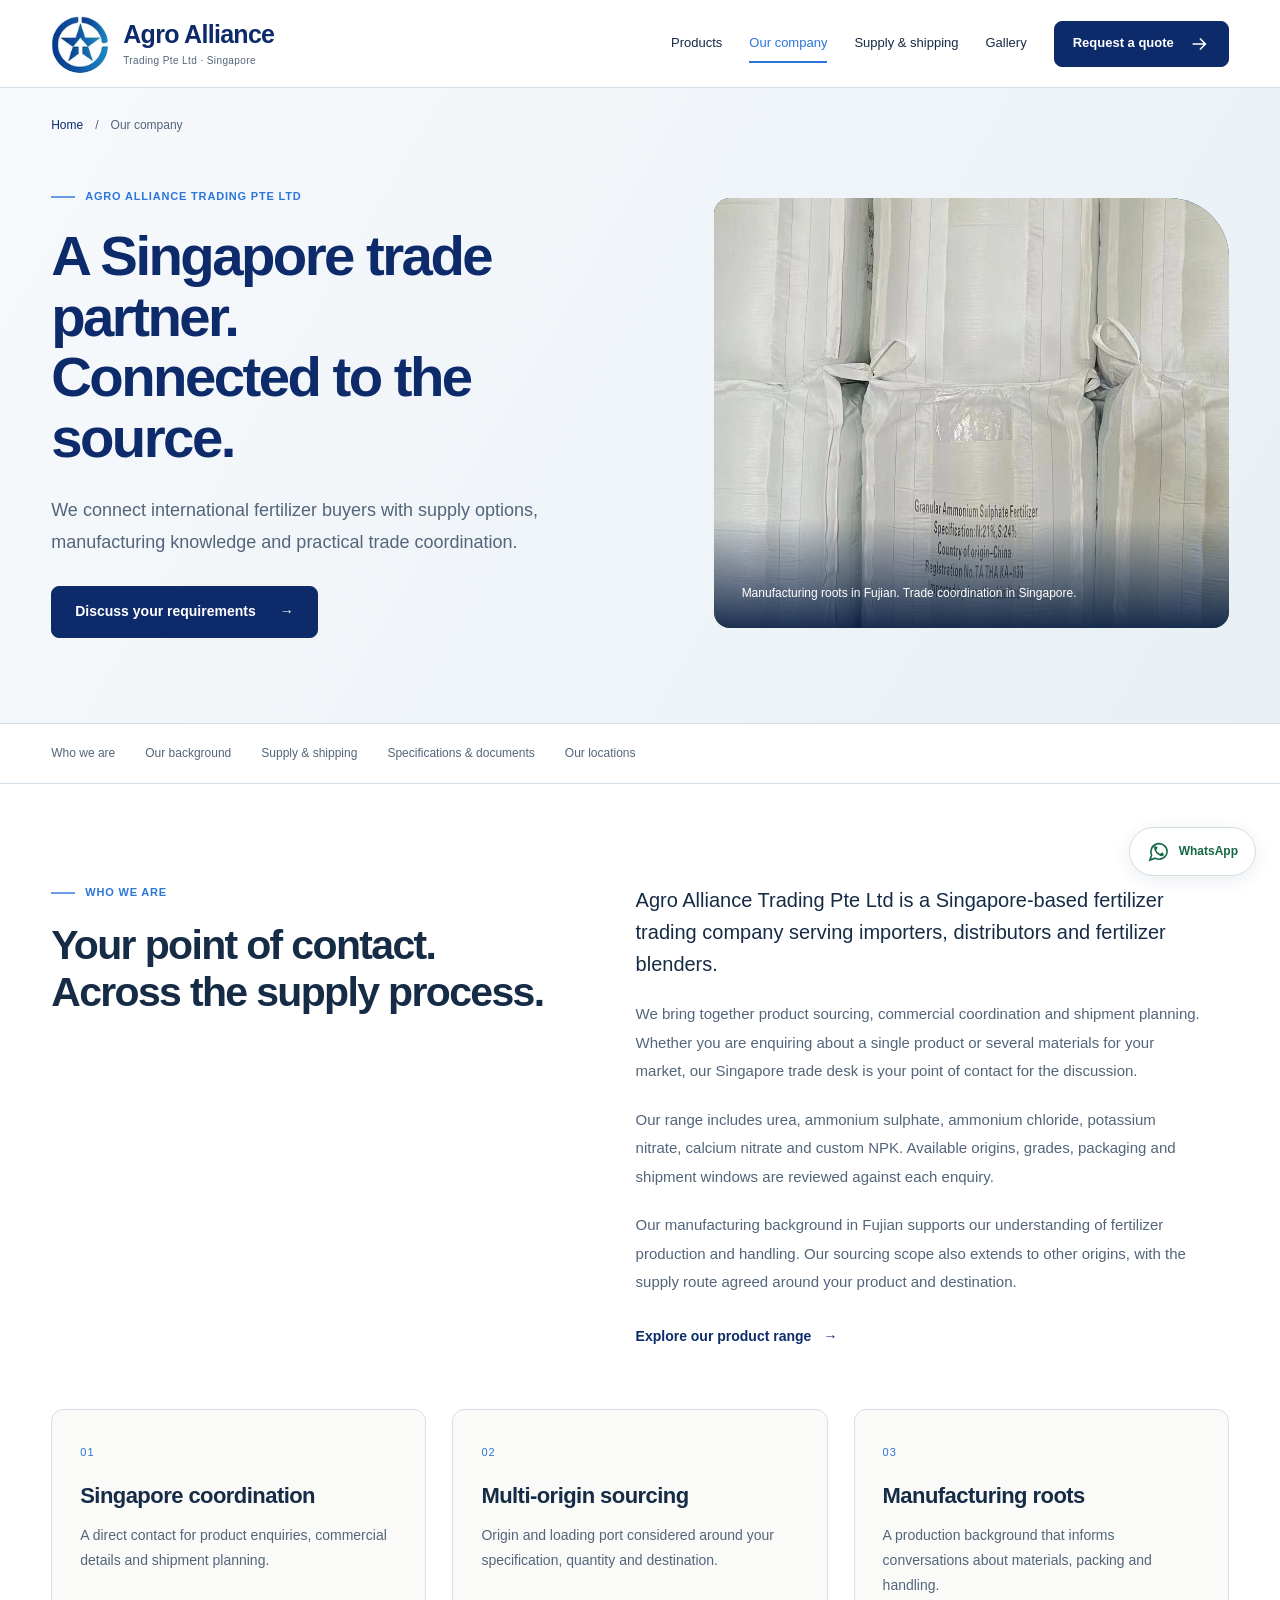
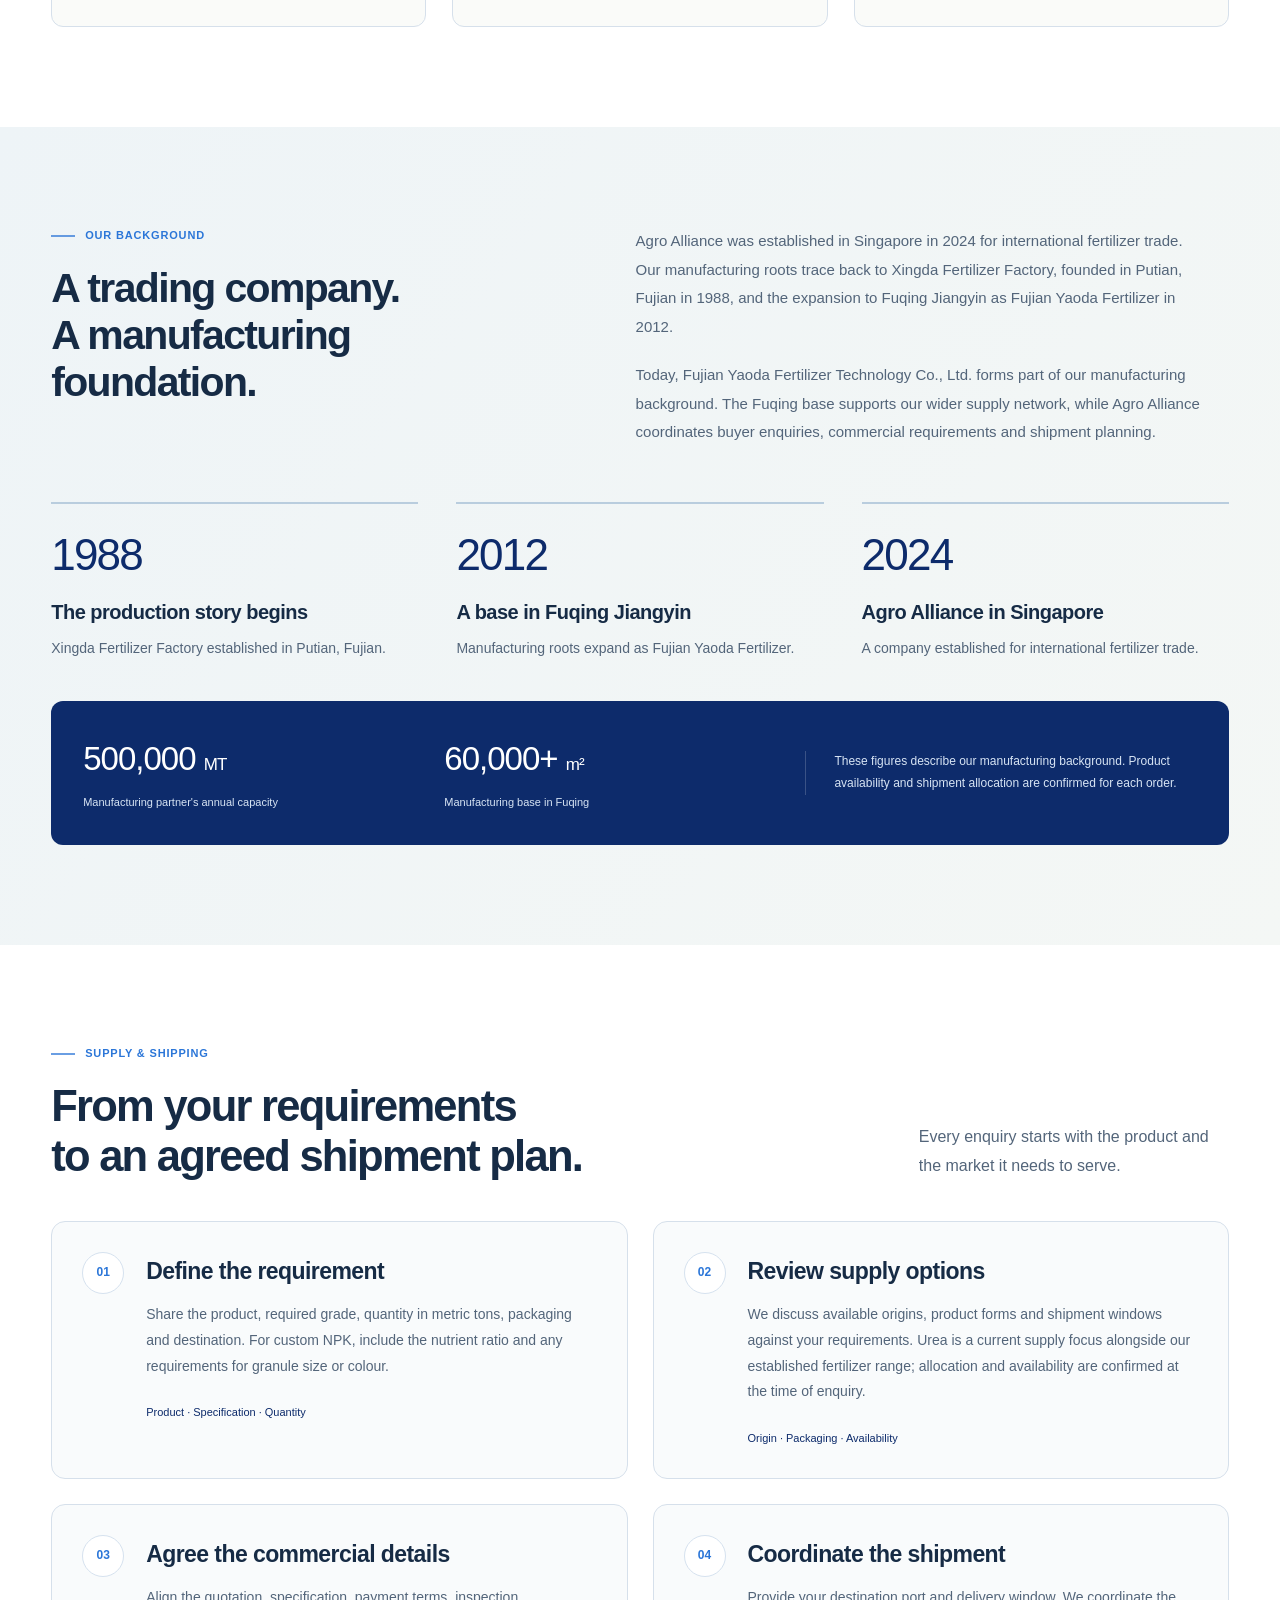
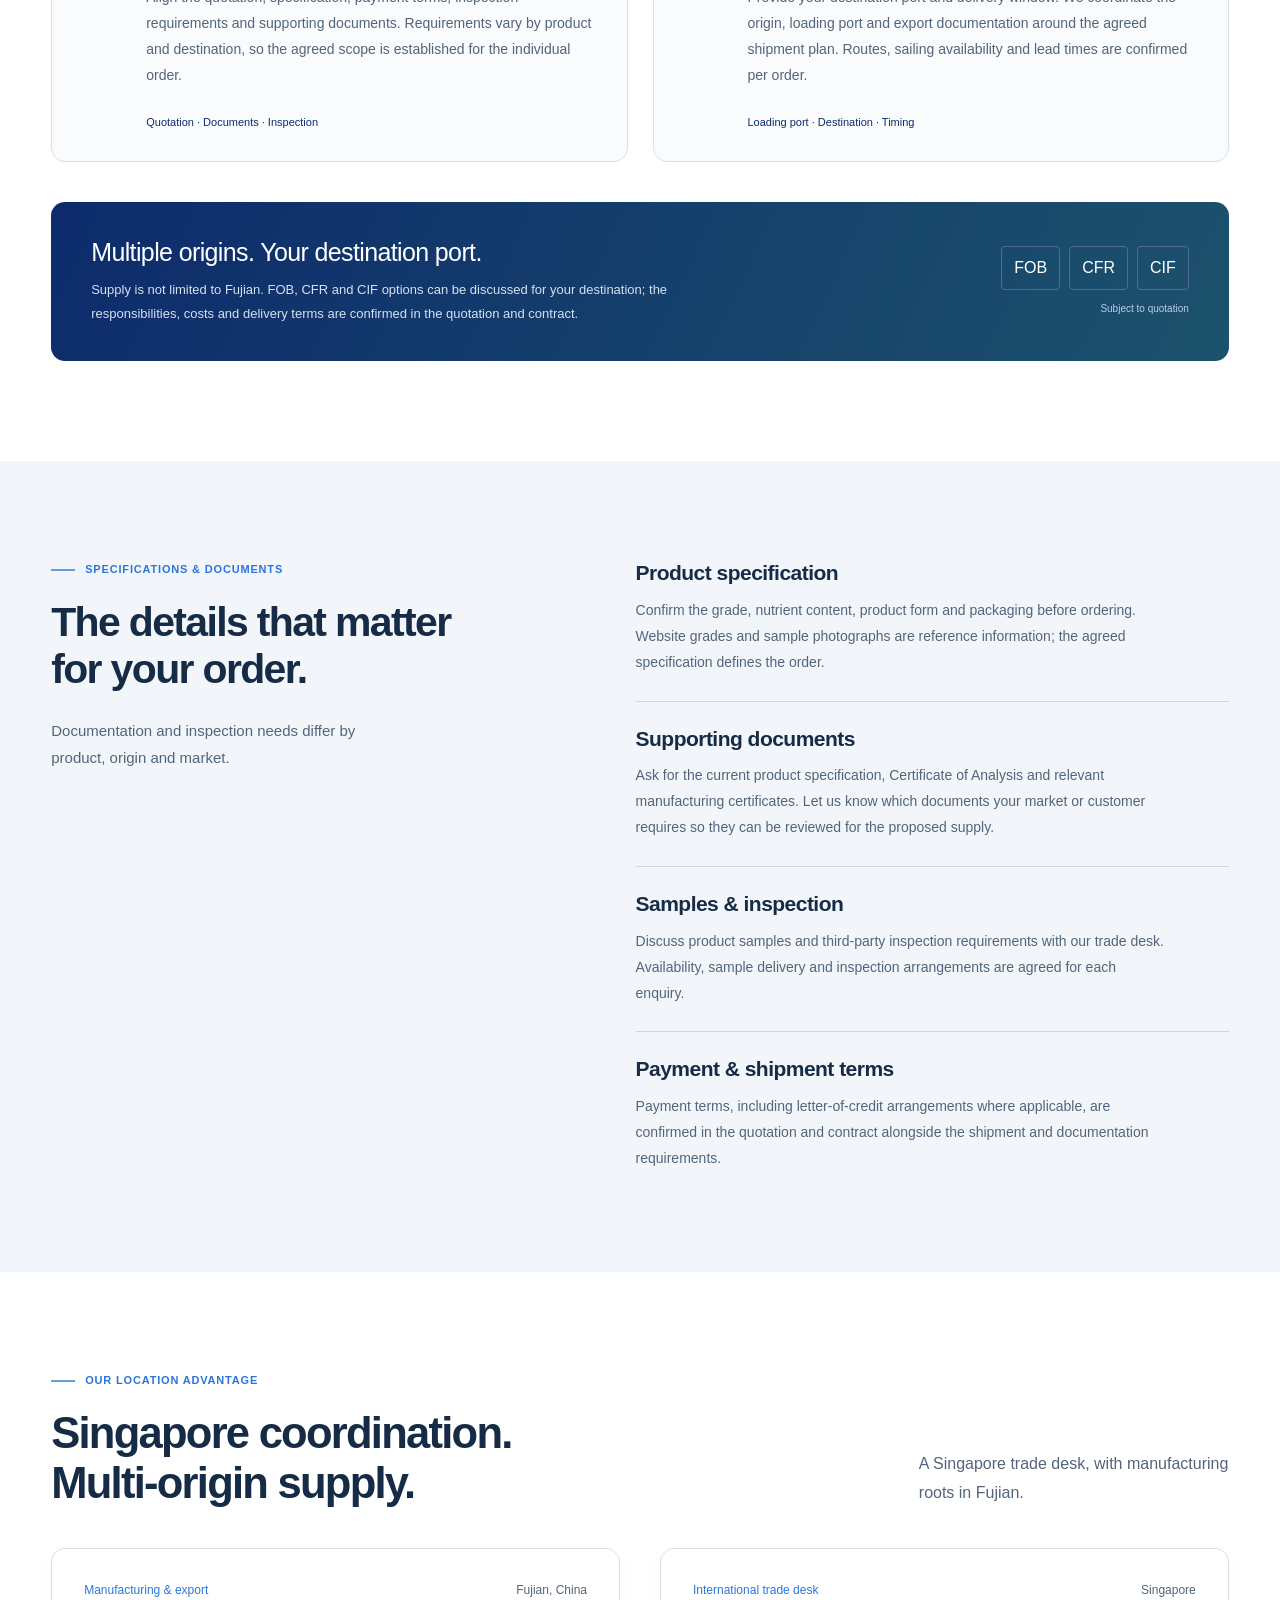
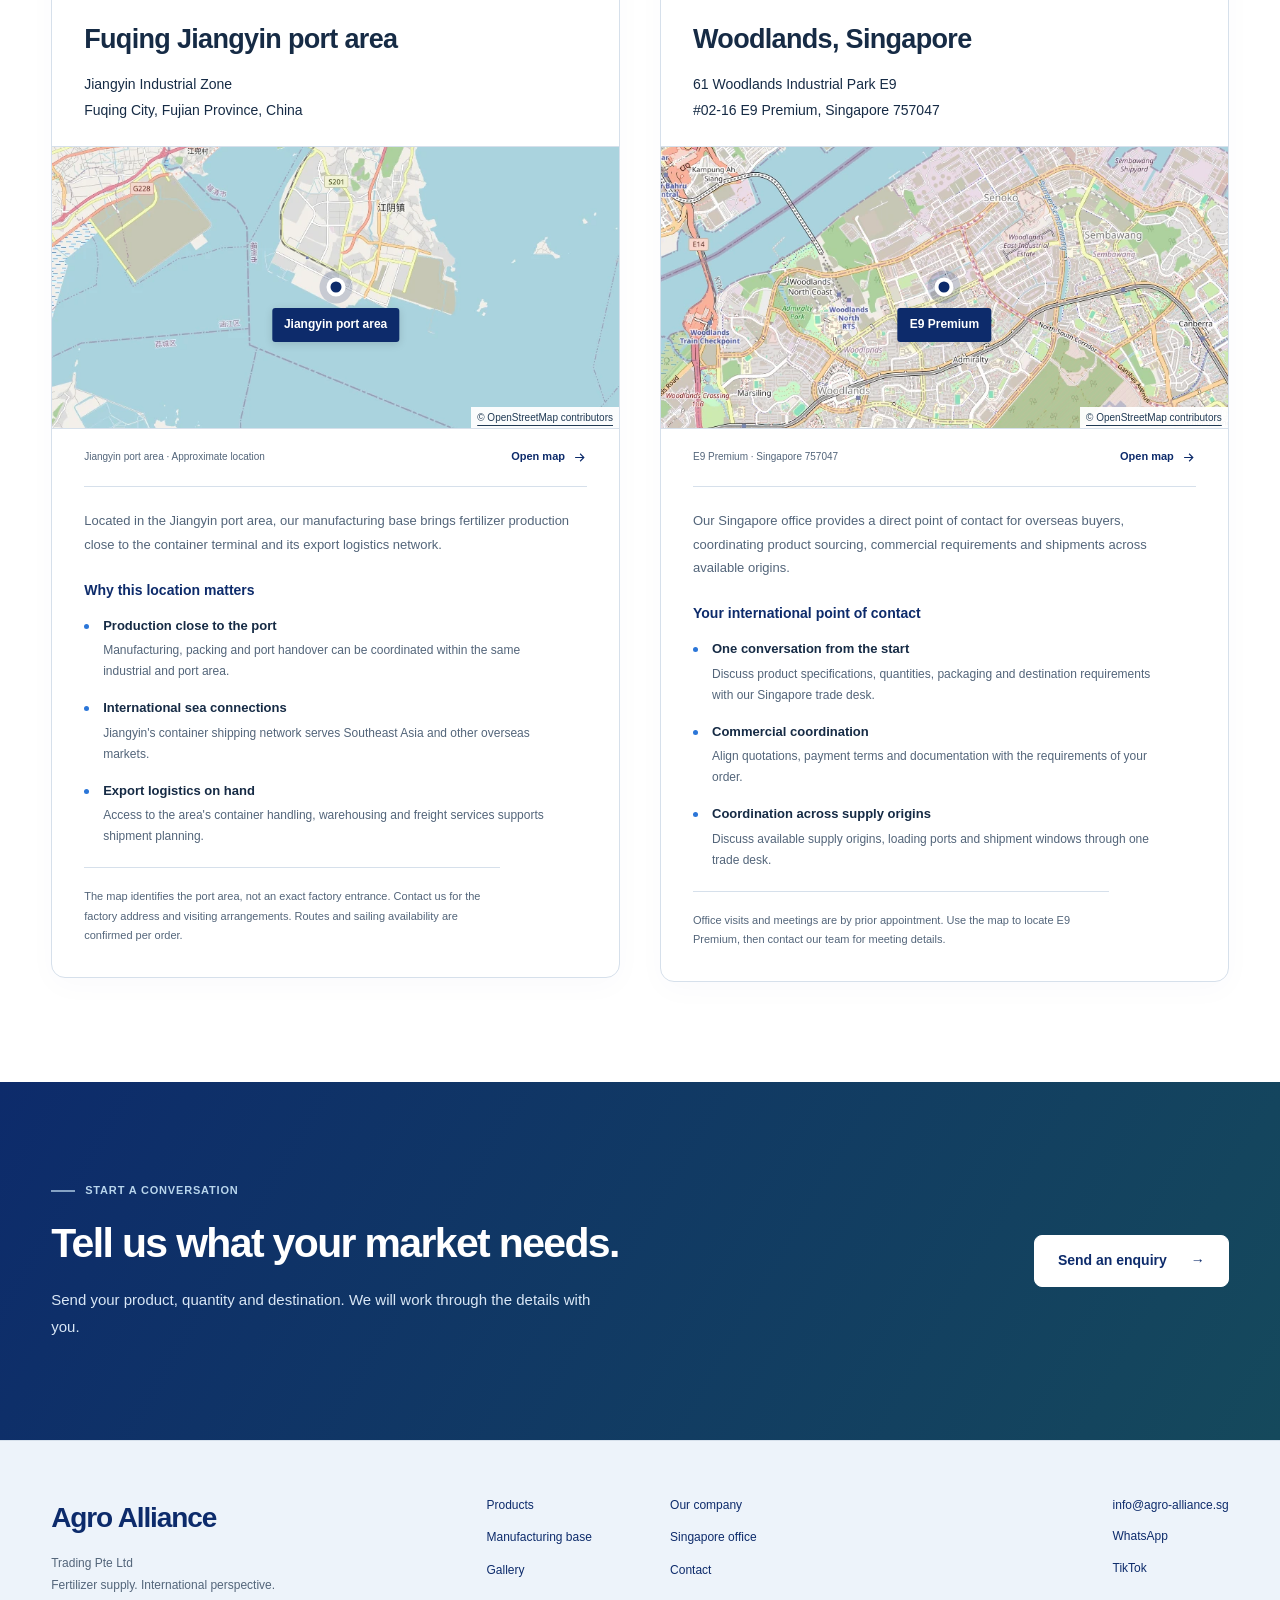
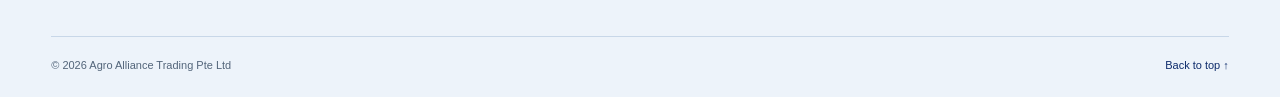
==== company.html @ ceea8ce1 "Publish approved brand refresh and dedicated company page (2026-10-24 SGT) Simplify the homepage, st" ====
<!doctype html>
<html lang="en">
<head>
<meta charset="utf-8">
<meta name="viewport" content="width=device-width,initial-scale=1">
<title>Our Company &amp; Supply | Agro Alliance</title>
<meta name="description" content="About Agro Alliance: Singapore-based fertilizer trade, multi-origin sourcing, manufacturing roots in Fujian and shipment coordination.">
<meta name="theme-color" content="#0d2b6b">
<link rel="canonical" href="https://agro-alliance.sg/company.html">
<link rel="icon" href="assets/favicon-96.png" type="image/png" sizes="96x96">
<meta property="og:type" content="website">
<meta property="og:site_name" content="Agro Alliance">
<meta property="og:url" content="https://agro-alliance.sg/company.html">
<meta property="og:title" content="Our Company &amp; Supply | Agro Alliance">
<meta property="og:description" content="About Agro Alliance: Singapore-based fertilizer trade, multi-origin sourcing, manufacturing roots in Fujian and shipment coordination.">
<meta property="og:image" content="https://agro-alliance.sg/assets/optimized/warehouse-loader-truck.webp">
<meta property="og:image:alt" content="Fertilizer warehouse and loading operations in Fujian">
<meta property="og:locale" content="en_SG">
<meta name="twitter:card" content="summary_large_image">
<link rel="stylesheet" href="assets/site.css?v=20261024-layout-preview">

<script type="application/ld+json">{"@context":"https://schema.org","@graph":[{"@type":"WebSite","@id":"https://agro-alliance.sg/#website","name":"Agro Alliance","alternateName":["Agro Alliance Trading","Agro Alliance Trading Pte Ltd"],"url":"https://agro-alliance.sg/","inLanguage":"en","publisher":{"@id":"https://agro-alliance.sg/#organization"}},{"@type":"Organization","name":"Agro Alliance","url":"https://agro-alliance.sg/","logo":{"@type":"ImageObject","url":"https://agro-alliance.sg/assets/brand-logo.jpg","contentUrl":"https://agro-alliance.sg/assets/brand-logo.jpg","width":200,"height":200},"email":"info@agro-alliance.sg","telephone":"+65-9030-5772","address":{"@type":"PostalAddress","streetAddress":"61 Woodlands Industrial Park E9, #02-16 E9 Premium","postalCode":"757047","addressLocality":"Singapore","addressCountry":"SG"},"sameAs":["https://www.tiktok.com/@agro_alliance"],"@id":"https://agro-alliance.sg/#organization","legalName":"Agro Alliance Trading Pte Ltd","alternateName":"Agro Alliance Trading"}]}</script>
<script src="assets/site.js?v=20261024-layout-preview" defer></script>
<noscript><style>#quote-form,.menu-toggle,.filters,.gallery-controls{display:none}.site-header{height:auto}.site-header nav{display:flex;position:static;box-shadow:none;flex-wrap:wrap}.nav-wrap{flex-wrap:wrap;padding-block:16px}.gallery-stage{height:auto}.gallery-slide,.gallery-slide[hidden]{display:block!important;height:360px;margin-bottom:20px}</style></noscript>
</head>
<body class="company-page">
<a class="skip-link" href="#main">Skip to content</a>
<header class="site-header">
  <span class="reading-progress" aria-hidden="true"></span>
  <div class="nav-wrap container">
    <a class="brand" href="index.html" aria-label="Agro Alliance home"><span class="brand-symbol"><img src="assets/brand-logo.jpg" width="200" height="200" alt=""></span><span><strong>Agro Alliance</strong><small>Trading Pte Ltd · Singapore</small></span></a>
    <button class="menu-toggle" type="button" aria-expanded="false" aria-controls="main-nav"><span>Menu</span><svg viewBox="0 0 24 24" fill="none" stroke="currentColor" stroke-width="1.8" aria-hidden="true"><path d="M4 7h16M4 12h16M4 17h16"/></svg></button>
    <nav id="main-nav" aria-label="Main navigation">
      <a href="index.html#products">Products</a><a href="company.html" aria-current="page">Our company</a><a href="#capabilities">Supply & shipping</a><a href="index.html#gallery">Gallery</a><a class="button button-small" href="index.html#contact">Request a quote <svg viewBox="0 0 24 24" fill="none" stroke="currentColor" stroke-width="1.7" aria-hidden="true"><path d="M5 12h14M13 6l6 6-6 6"/></svg></a>
    </nav>
  </div>
</header>
<main id="main">
<section class="company-hero" id="top" aria-labelledby="company-title">
  <div class="container">
    <nav class="breadcrumbs" aria-label="Breadcrumb"><a href="index.html">Home</a><span aria-hidden="true">/</span><span aria-current="page">Our company</span></nav>
    <div class="company-hero-grid">
      <div class="company-introduction"><p class="section-label">Agro Alliance Trading Pte Ltd</p><h1 id="company-title">A Singapore trade partner.<br>Connected to the source.</h1><p class="company-lead">We connect international fertilizer buyers with supply options, manufacturing knowledge and practical trade coordination.</p><a class="button" href="index.html#contact">Discuss your requirements <span aria-hidden="true">&rarr;</span></a></div>
      <figure class="company-hero-photo"><img src="assets/optimized/bulk-bags-ammonium-sulphate.webp" alt="Bulk bags of ammonium sulphate at our manufacturing base" width="900" height="1100" fetchpriority="high"><figcaption>Manufacturing roots in Fujian. Trade coordination in Singapore.</figcaption></figure>
    </div>
  </div>
</section>
<nav class="company-chapters" aria-label="On this page"><div class="container"><a href="#overview">Who we are</a><a href="#heritage">Our background</a><a href="#capabilities">Supply &amp; shipping</a><a href="#documents">Specifications &amp; documents</a><a href="#locations">Our locations</a></div></nav>

<section class="section company-overview" id="overview" aria-labelledby="overview-title"><div class="container editorial-grid">
  <div><p class="section-label">Who we are</p><h2 id="overview-title">Your point of contact.<br>Across the supply process.</h2></div>
  <div class="editorial-copy"><p class="lead-copy">Agro Alliance Trading Pte Ltd is a Singapore-based fertilizer trading company serving importers, distributors and fertilizer blenders.</p><p>We bring together product sourcing, commercial coordination and shipment planning. Whether you are enquiring about a single product or several materials for your market, our Singapore trade desk is your point of contact for the discussion.</p><p>Our range includes urea, ammonium sulphate, ammonium chloride, potassium nitrate, calcium nitrate and custom NPK. Available origins, grades, packaging and shipment windows are reviewed against each enquiry.</p><p>Our manufacturing background in Fujian supports our understanding of fertilizer production and handling. Our sourcing scope also extends to other origins, with the supply route agreed around your product and destination.</p><a class="text-link" href="index.html#products">Explore our product range <span aria-hidden="true">&rarr;</span></a></div>
</div><div class="container company-pillars"><article><span class="pillar-index">01</span><h3>Singapore coordination</h3><p>A direct contact for product enquiries, commercial details and shipment planning.</p></article><article><span class="pillar-index">02</span><h3>Multi-origin sourcing</h3><p>Origin and loading port considered around your specification, quantity and destination.</p></article><article><span class="pillar-index">03</span><h3>Manufacturing roots</h3><p>A production background that informs conversations about materials, packing and handling.</p></article></div></section>

<section class="section company-heritage" id="heritage" aria-labelledby="heritage-title"><div class="container">
  <div class="editorial-grid"><div><p class="section-label">Our background</p><h2 id="heritage-title">A trading company.<br>A manufacturing foundation.</h2></div><div class="editorial-copy"><p>Agro Alliance was established in Singapore in 2024 for international fertilizer trade. Our manufacturing roots trace back to Xingda Fertilizer Factory, founded in Putian, Fujian in 1988, and the expansion to Fuqing Jiangyin as Fujian Yaoda Fertilizer in 2012.</p><p>Today, Fujian Yaoda Fertilizer Technology Co., Ltd. forms part of our manufacturing background. The Fuqing base supports our wider supply network, while Agro Alliance coordinates buyer enquiries, commercial requirements and shipment planning.</p></div></div>
  <ol class="heritage-timeline" id="news"><li><strong>1988</strong><h3>The production story begins</h3><p>Xingda Fertilizer Factory established in Putian, Fujian.</p></li><li><strong>2012</strong><h3>A base in Fuqing Jiangyin</h3><p>Manufacturing roots expand as Fujian Yaoda Fertilizer.</p></li><li><strong>2024</strong><h3>Agro Alliance in Singapore</h3><p>A company established for international fertilizer trade.</p></li></ol>
  <div class="heritage-facts"><div><strong>500,000 <span>MT</span></strong><p>Manufacturing partner's annual capacity</p></div><div><strong>60,000+ <span>m&sup2;</span></strong><p>Manufacturing base in Fuqing</p></div><p class="heritage-context">These figures describe our manufacturing background. Product availability and shipment allocation are confirmed for each order.</p></div>
</div></section>

<section class="section supply-section company-supply" id="capabilities" aria-labelledby="supply-title"><div class="container">
  <div class="section-heading"><div><p class="section-label">Supply &amp; shipping</p><h2 id="supply-title">From your requirements<br>to an agreed shipment plan.</h2></div><p>Every enquiry starts with the product and the market it needs to serve.</p></div>
  <ol class="company-process">
    <li><span class="step-number">01</span><div><h3>Define the requirement</h3><p>Share the product, required grade, quantity in metric tons, packaging and destination. For custom NPK, include the nutrient ratio and any requirements for granule size or colour.</p><span class="process-note">Product &middot; Specification &middot; Quantity</span></div></li>
    <li><span class="step-number">02</span><div><h3>Review supply options</h3><p>We discuss available origins, product forms and shipment windows against your requirements. Urea is a current supply focus alongside our established fertilizer range; allocation and availability are confirmed at the time of enquiry.</p><span class="process-note">Origin &middot; Packaging &middot; Availability</span></div></li>
    <li><span class="step-number">03</span><div><h3>Agree the commercial details</h3><p>Align the quotation, specification, payment terms, inspection requirements and supporting documents. Requirements vary by product and destination, so the agreed scope is established for the individual order.</p><span class="process-note">Quotation &middot; Documents &middot; Inspection</span></div></li>
    <li><span class="step-number">04</span><div><h3>Coordinate the shipment</h3><p>Provide your destination port and delivery window. We coordinate the origin, loading port and export documentation around the agreed shipment plan. Routes, sailing availability and lead times are confirmed per order.</p><span class="process-note">Loading port &middot; Destination &middot; Timing</span></div></li>
  </ol>
  <div class="shipping-band" id="markets"><div><h3>Multiple origins. Your destination port.</h3><p>Supply is not limited to Fujian. FOB, CFR and CIF options can be discussed for your destination; the responsibilities, costs and delivery terms are confirmed in the quotation and contract.</p></div><div class="shipping-terms"><span>FOB</span><span>CFR</span><span>CIF</span><small>Subject to quotation</small></div></div>
</div></section>

<section class="section company-documents" id="documents" aria-labelledby="documents-title"><div class="container editorial-grid">
  <div><p class="section-label">Specifications &amp; documents</p><h2 id="documents-title">The details that matter<br>for your order.</h2><p class="editorial-aside">Documentation and inspection needs differ by product, origin and market.</p></div>
  <div class="document-list" id="certifications"><article><h3>Product specification</h3><p>Confirm the grade, nutrient content, product form and packaging before ordering. Website grades and sample photographs are reference information; the agreed specification defines the order.</p></article><article><h3>Supporting documents</h3><p>Ask for the current product specification, Certificate of Analysis and relevant manufacturing certificates. Let us know which documents your market or customer requires so they can be reviewed for the proposed supply.</p></article><article><h3>Samples &amp; inspection</h3><p>Discuss product samples and third-party inspection requirements with our trade desk. Availability, sample delivery and inspection arrangements are agreed for each enquiry.</p></article><article><h3>Payment &amp; shipment terms</h3><p>Payment terms, including letter-of-credit arrangements where applicable, are confirmed in the quotation and contract alongside the shipment and documentation requirements.</p></article></div>
</div></section>
<section class="section locations-section" id="locations" aria-labelledby="locations-title">
<div class="container">
  <div class="section-heading"><div><p class="section-label">Our location advantage</p><h2 id="locations-title">Singapore coordination.<br>Multi-origin supply.</h2></div><p>A Singapore trade desk, with manufacturing roots in Fujian.</p></div>
  <div class="locations-grid">
    <article class="location" id="factory-location">
      <div class="location-top"><span>Manufacturing & export</span><span>Fujian, China</span></div>
      <h3>Fuqing Jiangyin port area</h3>
      <address>Jiangyin Industrial Zone<br>Fuqing City, Fujian Province, China</address>
      <div class="location-map-frame"><a class="static-map" href="https://www.google.com/maps/search/?api=1&amp;query=Jiangyin%20Port%2C%20Fuqing%2C%20Fujian%2C%20China" target="_blank" rel="noopener" aria-label="Open interactive map: Jiangyin port area"><img src="assets/optimized/map-jiangyin.webp" width="800" height="400" loading="lazy" alt="Street map showing Jiangyin port area and the surrounding area"><span class="map-pin" aria-hidden="true"></span><span class="map-place-label">Jiangyin port area</span></a><a class="map-attribution" href="https://www.openstreetmap.org/copyright" target="_blank" rel="noopener">© OpenStreetMap contributors</a></div>
      <div class="map-caption"><span>Jiangyin port area · Approximate location</span><a href="https://www.google.com/maps/search/?api=1&amp;query=Jiangyin%20Port%2C%20Fuqing%2C%20Fujian%2C%20China" target="_blank" rel="noopener">Open map <svg viewBox="0 0 24 24" fill="none" stroke="currentColor" stroke-width="1.7" aria-hidden="true"><path d="M5 12h14M13 6l6 6-6 6"/></svg></a></div>
<div class="company-location-detail">      <p class="location-intro">Located in the Jiangyin port area, our manufacturing base brings fertilizer production close to the container terminal and its export logistics network.</p>
      <div class="location-benefits"><h4>Why this location matters</h4><ul>
        <li><strong>Production close to the port</strong><p>Manufacturing, packing and port handover can be coordinated within the same industrial and port area.</p></li>
        <li><strong>International sea connections</strong><p>Jiangyin's container shipping network serves Southeast Asia and other overseas markets.</p></li>
        <li><strong>Export logistics on hand</strong><p>Access to the area's container handling, warehousing and freight services supports shipment planning.</p></li>
      </ul></div>
      <p class="location-note">The map identifies the port area, not an exact factory entrance. Contact us for the factory address and visiting arrangements. Routes and sailing availability are confirmed per order.</p>
    </div>
    </article>
    <article class="location" id="office-location">
      <div class="location-top"><span>International trade desk</span><span>Singapore</span></div>
      <h3>Woodlands, Singapore</h3>
      <address>61 Woodlands Industrial Park E9<br>#02-16 E9 Premium, Singapore 757047</address>
      <div class="location-map-frame"><a class="static-map" href="https://www.google.com/maps/search/?api=1&amp;query=61%20Woodlands%20Industrial%20Park%20E9%2C%20Singapore%20757047" target="_blank" rel="noopener" aria-label="Open interactive map: E9 Premium"><img src="assets/optimized/map-woodlands.webp" width="800" height="400" loading="lazy" alt="Street map showing E9 Premium and the surrounding area"><span class="map-pin" aria-hidden="true"></span><span class="map-place-label">E9 Premium</span></a><a class="map-attribution" href="https://www.openstreetmap.org/copyright" target="_blank" rel="noopener">© OpenStreetMap contributors</a></div>
      <div class="map-caption"><span>E9 Premium · Singapore 757047</span><a href="https://www.google.com/maps/search/?api=1&amp;query=61%20Woodlands%20Industrial%20Park%20E9%2C%20Singapore%20757047" target="_blank" rel="noopener">Open map <svg viewBox="0 0 24 24" fill="none" stroke="currentColor" stroke-width="1.7" aria-hidden="true"><path d="M5 12h14M13 6l6 6-6 6"/></svg></a></div>
<div class="company-location-detail">      <p class="location-intro">Our Singapore office provides a direct point of contact for overseas buyers, coordinating product sourcing, commercial requirements and shipments across available origins.</p>
      <div class="location-benefits"><h4>Your international point of contact</h4><ul>
        <li><strong>One conversation from the start</strong><p>Discuss product specifications, quantities, packaging and destination requirements with our Singapore trade desk.</p></li>
        <li><strong>Commercial coordination</strong><p>Align quotations, payment terms and documentation with the requirements of your order.</p></li>
        <li><strong>Coordination across supply origins</strong><p>Discuss available supply origins, loading ports and shipment windows through one trade desk.</p></li>
      </ul></div>
      <p class="location-note">Office visits and meetings are by prior appointment. Use the map to locate E9 Premium, then contact our team for meeting details.</p>
    </div>
    </article>
  </div>
</div>
</section>
<section class="section company-cta"><div class="container"><div><p class="section-label">Start a conversation</p><h2>Tell us what your market needs.</h2><p>Send your product, quantity and destination. We will work through the details with you.</p></div><a class="button" href="index.html#contact">Send an enquiry <span aria-hidden="true">&rarr;</span></a></div></section>
</main>
<footer class="site-footer"><div class="container"><div class="footer-top"><div><a class="footer-brand" href="#top">Agro Alliance</a><p>Trading Pte Ltd<br>Fertilizer supply. International perspective.</p></div><div class="footer-nav"><a href="index.html#products">Products</a><a href="company.html">Our company</a><a href="#factory-location">Manufacturing base</a><a href="#office-location">Singapore office</a><a href="index.html#gallery">Gallery</a><a href="index.html#contact">Contact</a></div><div class="footer-contact"><a href="mailto:info@agro-alliance.sg">info@agro-alliance.sg</a><a href="https://wa.me/6590305772" target="_blank" rel="noopener">WhatsApp</a><a href="https://www.tiktok.com/@agro_alliance" target="_blank" rel="noopener">TikTok</a></div></div><div class="footer-bottom"><span>© <span id="copyright-year">2026</span> Agro Alliance Trading Pte Ltd</span><a href="#top">Back to top ↑</a></div></div></footer>
<a class="floating-contact" href="https://wa.me/6590305772?text=Hello%20Agro%20Alliance%2C%20I%20would%20like%20to%20enquire%20about%20fertilizer%20supply." target="_blank" rel="noopener" aria-label="Chat with Agro Alliance on WhatsApp"><svg viewBox="0 0 24 24" fill="none" stroke="currentColor" stroke-width="1.7" aria-hidden="true"><path d="M21 11.5a8.5 8.5 0 0 1-12.5 7.5L3 21l1.8-5.2A8.5 8.5 0 1 1 21 11.5Z"/><path d="M8 7c0 5 4 9 9 9M8 7l2 1-1 2m8 6-1-2-2 1"/></svg><span>WhatsApp</span></a>
</body>
</html>
---- assets/site.css ----
:root{--navy:#0d2b6b;--blue:#2b76d8;--ink:#162b45;--muted:#53657a;--pale:#edf3fa;--line:#d6e0eb;--white:#fff;--max:1280px;--gutter:clamp(20px,4vw,64px)}
*{box-sizing:border-box}html{scroll-behavior:smooth;scroll-padding-top:100px}body{margin:0;font-family:Arial,Helvetica,sans-serif;color:var(--ink);background:#fff;font-size:16px;line-height:1.6}button,input,select,textarea{font:inherit}button,a,input,select,textarea,summary{-webkit-tap-highlight-color:transparent}button,summary{cursor:pointer}a{color:inherit;text-underline-offset:4px}img{display:block;max-width:100%;height:auto}svg{width:22px;height:22px;flex:none}figure,p,h1,h2,h3{margin:0}h1,h2,h3{line-height:1.13;letter-spacing:-.04em}h2{font-size:clamp(32px,3.4vw,48px);font-weight:600}h3{font-size:23px;font-weight:600;letter-spacing:-.025em}p{max-width:68ch}button{border:0}button:disabled{opacity:.65}a:focus-visible,button:focus-visible,input:focus-visible,select:focus-visible,textarea:focus-visible,summary:focus-visible,[tabindex]:focus-visible{outline:3px solid #efab33;outline-offset:4px}[hidden]{display:none!important}.container{width:min(var(--max),calc(100% - var(--gutter)*2));margin-inline:auto}.section{padding-block:100px}.section-label{font-size:14px;color:var(--blue);font-weight:600;margin-bottom:20px}.section-heading{display:flex;justify-content:space-between;align-items:flex-end;gap:60px;margin-bottom:40px}.section-heading>p{max-width:390px;color:var(--muted);font-size:16px;line-height:1.8}.section-heading>div{flex:1}.button{display:inline-flex;align-items:center;justify-content:center;gap:24px;min-height:52px;padding:14px 23px;border:1px solid var(--navy);border-radius:5px;background:var(--navy);color:#fff;text-decoration:none;font-size:14px;font-weight:600;line-height:1.4;transition:background .18s}.button:hover{background:#17458d}.button-small{min-height:44px;padding:11px 18px;font-size:13px;gap:14px}.button-outline{background:transparent;color:var(--navy);border-color:#b4c6dc}.button-outline:hover{background:var(--pale)}.text-link{display:inline-flex;align-items:center;gap:12px;color:var(--navy);font-size:14px;font-weight:600;text-decoration:none;padding-block:12px}.text-link:hover{text-decoration:underline}.sr-only{position:absolute;width:1px;height:1px;padding:0;margin:-1px;overflow:hidden;clip:rect(0,0,0,0);white-space:nowrap;border:0}.skip-link{position:fixed;top:8px;left:8px;z-index:1000;background:#fff;padding:12px 20px;transform:translateY(-150%)}.skip-link:focus{transform:translateY(0)}
.site-header{height:88px;position:sticky;top:0;z-index:100;background:rgba(255,255,255,.98);border-bottom:1px solid var(--line)}.nav-wrap{height:100%;display:flex;align-items:center;justify-content:space-between;gap:28px}.brand{display:flex;align-items:center;gap:12px;text-decoration:none;flex:none}.brand img{width:46px;height:46px;object-fit:contain}.brand strong{display:block;font-size:23px;color:var(--navy);letter-spacing:-.7px;line-height:1.2}.brand small{display:block;color:var(--muted);font-size:10px;letter-spacing:.04em;margin-top:4px}.site-header nav{display:flex;align-items:center;gap:27px}.site-header nav>a:not(.button){font-size:13px;text-decoration:none;white-space:nowrap;color:var(--ink)}.site-header nav>a:hover,.site-header nav>a[aria-current="location"]{color:var(--blue)}.site-header nav>.button:hover{color:#fff}.menu-toggle{display:none;align-items:center;gap:8px;background:#fff;color:var(--navy);padding:10px}
.hero{background:var(--pale);overflow:hidden}.hero-inner{display:grid;grid-template-columns:1.05fr 1fr;min-height:650px;gap:40px}.hero-copy{display:flex;flex-direction:column;align-items:flex-start;padding-block:62px 30px}.hero-intro{display:flex;align-items:center;gap:9px;font-size:12px;color:var(--navy);margin-bottom:28px;letter-spacing:.01em}.signal-dot{height:6px;width:6px;background:var(--blue);border-radius:50%}.hero h1{font-size:clamp(46px,5.1vw,72px);letter-spacing:-.052em;font-weight:600;line-height:1.055;color:var(--navy)}.hero-description{font-size:16px;line-height:1.8;max-width:445px;margin-top:28px;color:#40546c}.hero-actions{display:flex;gap:20px;align-items:center;flex-wrap:wrap;margin-top:30px}.hero-actions .button{gap:18px}.hero-actions .text-link{font-size:13px}.hero-bottom{display:flex;width:100%;align-items:center;justify-content:space-between;padding-top:32px;margin-top:auto;font-size:11px;color:var(--muted);gap:16px}.hero-bottom>a{display:flex;align-items:center;justify-content:center;width:38px;height:38px;border:1px solid #b7c8de;border-radius:50%;color:var(--navy)}.hero-photo{position:relative;align-self:stretch;isolation:isolate;margin-right:calc(-1 * max(var(--gutter), (100vw - var(--max)) / 2));background:var(--navy);min-height:500px}.hero-photo>img{position:absolute;width:100%;height:100%;object-fit:cover;object-position:49% 50%;z-index:-2}.hero-photo::after{content:"";position:absolute;inset:0;background:linear-gradient(180deg,rgba(8,22,48,.03) 42%,rgba(6,24,53,.86));z-index:-1}.hero-photo figcaption{position:absolute;bottom:42px;left:36px;right:24px;color:white;display:grid;gap:9px}.photo-location{font-size:12px;color:#e1e9f7}.hero-photo figcaption strong{font-size:28px;letter-spacing:-.03em;line-height:1.2;font-weight:500}.hero-photo figcaption>span:last-child{font-size:12px;color:#dce6f4}.photo-corner{position:absolute;top:26px;right:26px;width:35px;height:35px;border-top:2px solid #fff;border-right:2px solid #fff;opacity:.75}.proof-strip{background:var(--navy);color:#fff}.proof-grid{display:grid;grid-template-columns:1.1fr 1fr .9fr 1fr;padding-block:30px;gap:26px}.proof-grid>div{border-right:1px solid #35518a;padding-right:20px}.proof-grid>div:last-child{border:0;padding-right:0}.proof-grid strong{font-size:28px;letter-spacing:-.03em;font-weight:500;white-space:nowrap}.proof-grid strong>span{font-size:16px}.proof-grid p{font-size:11px;color:#d3dff3;margin-top:5px;line-height:1.5}.proof-note .small-label{font-size:11px;color:#b9cbe6}.proof-note p{font-size:16px;line-height:1.5;color:#fff;margin-top:6px}
.products-section{background:#fff}.product-toolbar{display:flex;align-items:center;justify-content:space-between;gap:16px;margin:34px 0 24px}.filters{display:flex;gap:8px;flex-wrap:wrap}.filters button{font-size:12px;font-weight:500;border:1px solid var(--line);border-radius:40px;background:#fff;color:var(--muted);padding:10px 16px;min-height:40px}.filters button:hover{border-color:var(--blue);color:var(--navy)}.filters button[aria-pressed="true"]{background:var(--navy);border-color:var(--navy);color:#fff}#product-count{color:var(--muted);font-size:12px;white-space:nowrap}.product-grid{display:grid;grid-template-columns:repeat(3,minmax(0,1fr));gap:26px}.product-card{border:1px solid var(--line);border-radius:7px;overflow:hidden;display:flex;flex-direction:column;background:white}.product-image{height:218px;position:relative;background:var(--pale);overflow:hidden}.product-image img{width:100%;height:100%;object-fit:cover}.form-badge{position:absolute;left:16px;top:16px;font-size:11px;font-weight:600;background:rgba(255,255,255,.95);border:1px solid #fff;border-radius:4px;padding:4px 10px;color:var(--navy)}.product-body{padding:23px 24px 0;display:flex;flex-direction:column;flex:1}.product-grade{font-size:12px;color:var(--blue);display:flex;align-items:center;justify-content:space-between;gap:8px;margin-bottom:13px;font-weight:600}.product-grade span{font-size:11px;color:var(--muted);font-weight:400}.product-card h3{font-size:23px}.product-cn{font-size:12px;color:var(--muted);margin-top:7px}.product-description{font-size:14px;color:var(--muted);line-height:1.7;margin-block:17px 23px}.product-enquire{display:flex;align-items:center;justify-content:space-between;gap:10px;border-top:1px solid var(--line);padding-block:18px;margin-top:auto;font-size:12px;font-weight:600;text-decoration:none;color:var(--navy)}.product-enquire:hover{color:var(--blue)}.product-enquire svg{width:18px}.product-note{max-width:none;font-size:12px;line-height:1.7;color:var(--muted);margin-top:24px}.compare-products{margin-top:26px;border-block:1px solid var(--line)}.compare-products summary{padding:18px 0;font-size:14px;font-weight:600;display:flex;justify-content:space-between}.compare-products summary span{font-size:22px;font-weight:400}.table-scroll{overflow:auto;margin-bottom:20px}table{width:100%;border-collapse:collapse;min-width:620px;font-size:13px;text-align:left}th,td{padding:14px 16px;border-bottom:1px solid var(--line)}thead{background:var(--pale)}tbody th{font-weight:500}
.about-section{background:#f2f6fb}.about-grid{display:grid;grid-template-columns:1fr 1fr;gap:85px;align-items:center}.about-visual{position:relative;min-height:580px;height:100%;max-height:670px;border-radius:6px;overflow:hidden;background:var(--navy)}.about-visual>img{width:100%;height:100%;position:absolute;object-fit:cover;object-position:center}.about-photo-label{position:absolute;bottom:0;left:0;right:0;padding:58px 30px 30px;background:linear-gradient(transparent,rgba(5,28,61,.95));color:#fff}.about-photo-label span{font-size:11px;display:block;color:#d5e4f9;margin-bottom:9px}.about-photo-label strong{font-weight:500;font-size:24px;line-height:1.25;display:block;letter-spacing:-.025em}.about-copy>p:not(.section-label){color:var(--muted);font-size:15px;line-height:1.8;margin-top:24px}.about-copy strong{color:var(--navy);font-weight:600}.timeline{margin-top:30px;border-top:1px solid #c8d7e7;padding-top:23px}.timeline>h3{font-size:14px;margin-bottom:14px;letter-spacing:0}.timeline>div{display:grid;grid-template-columns:47px 1fr;gap:21px;padding-block:9px}.timeline>div>span{font-size:14px;font-weight:600;color:var(--blue)}.timeline p{font-size:13px;line-height:1.65;color:var(--muted)}.about-copy .text-link{margin-top:16px}
.supply-section{background:#fff}.supply-steps{list-style:none;display:grid;grid-template-columns:repeat(3,1fr);gap:46px;margin:50px 0 46px;padding:0}.supply-steps li{border-top:2px solid var(--navy);padding-top:25px;display:flex;flex-direction:column}.step-number{font-size:14px;color:var(--blue);margin-bottom:26px}.supply-steps h3{margin-bottom:18px}.supply-steps p{font-size:14px;color:var(--muted);line-height:1.8}.step-detail{font-size:11px;color:var(--navy);font-weight:600;padding-top:24px;margin-top:auto}.shipping-band{display:flex;align-items:center;justify-content:space-between;gap:50px;background:var(--navy);border-radius:6px;color:#fff;padding:36px 40px}.shipping-band h3{font-weight:500;font-size:25px}.shipping-band p{font-size:13px;color:#d5e1f2;margin-top:12px;max-width:590px;line-height:1.8}.shipping-terms{display:flex;flex-wrap:wrap;gap:9px;justify-content:flex-end;max-width:220px;flex:none}.shipping-terms span{border:1px solid #506a9a;border-radius:4px;font-size:16px;padding:8px 12px}.shipping-terms small{width:100%;font-size:10px;color:#b9cce8;text-align:right;margin-top:2px}.document-note{display:grid;grid-template-columns:1fr 1.65fr 1fr;gap:30px;align-items:center;padding-top:30px}.document-note strong{font-size:14px;font-weight:600;max-width:200px}.document-note p{font-size:12px;color:var(--muted);line-height:1.8}.document-note a{justify-self:end;font-size:12px}
.gallery-section{background:#edf3fa}.gallery{overflow:hidden}.gallery-stage{height:560px;background:#0b2146;border-radius:7px;overflow:hidden}.gallery-slide{height:100%;position:relative}.gallery-slide>img,.gallery-slide>video{width:100%;height:100%;object-fit:contain;background:#0b2146}.gallery-slide>img{object-fit:cover}.gallery-slide figcaption{position:absolute;bottom:0;left:0;right:0;padding:64px 30px 26px;background:linear-gradient(transparent,rgba(7,21,44,.92));color:white;pointer-events:none}.gallery-slide figcaption strong{display:block;font-size:22px;font-weight:500;letter-spacing:-.02em}.gallery-slide figcaption span{display:block;font-size:12px;color:#e0eafa;margin-top:4px}.gallery-slide:has(video) figcaption{position:static;background:#0b2146;padding:13px 24px;pointer-events:auto}.gallery-slide:has(video)>video{height:calc(100% - 84px)}.gallery-controls{display:flex;align-items:center;justify-content:space-between;gap:24px;padding-top:20px}.gallery-selectors{display:flex;gap:7px;flex-wrap:wrap}.gallery-selectors button{color:var(--muted);background:transparent;padding:9px 13px;font-size:12px;border-radius:4px;min-height:40px}.gallery-selectors button[aria-pressed="true"]{background:#fff;color:var(--navy);box-shadow:0 1px 5px #0d2b6b0d}.gallery-selectors button:hover{background:#fff}.gallery-arrows{display:flex;align-items:center;gap:10px;flex:none}.gallery-arrows span{font-size:12px;color:var(--muted);margin-right:10px;min-width:36px}.gallery-arrows button{display:flex;align-items:center;justify-content:center;width:42px;height:42px;border:1px solid #b2c4db;border-radius:50%;background:transparent;color:var(--navy)}.gallery-arrows button:hover{background:white}#gallery-prev svg{transform:rotate(180deg)}
.locations-section{background:#fff}.locations-grid{display:grid;grid-template-columns:1fr 1fr;gap:40px}.location{border:1px solid var(--line);border-radius:6px;padding:32px;scroll-margin-top:110px}.location-top{display:flex;justify-content:space-between;gap:12px;color:var(--blue);font-size:12px;margin-bottom:24px}.location-top span:last-child{color:var(--muted)}.location h3{font-size:27px;margin-bottom:18px}.location>p,.location>address{font-size:14px;line-height:1.8;font-style:normal}.location .location-note{font-size:12px;color:var(--muted);margin-top:18px;min-height:44px}
.contact-section{background:var(--navy);color:#fff}.contact-grid{display:grid;grid-template-columns:.9fr 1.1fr;gap:95px;align-items:start}.contact-copy{padding-top:20px}.contact-copy .section-label{color:#bed5f6}.contact-copy h2{font-size:clamp(42px,4.5vw,62px);font-weight:500;line-height:1.08}.contact-copy>p:not(.section-label){color:#cfddf0;font-size:15px;line-height:1.85;margin-top:25px;max-width:370px}.direct-contact{margin-top:40px;max-width:370px}.direct-contact a{display:grid;grid-template-columns:1fr auto;text-decoration:none;padding:20px 0;border-top:1px solid #35518a;gap:5px}.direct-contact a>span{font-size:11px;color:#bbcfea}.direct-contact strong{font-size:20px;letter-spacing:-.02em;line-height:1.5;font-weight:400;grid-column:1;overflow-wrap:anywhere}.direct-contact svg{grid-column:2;grid-row:1/3;align-self:center}.direct-contact a:hover strong{text-decoration:underline}.contact-copy>.contact-note{font-size:12px!important;color:#bbcfea!important}.quote-panel{background:#fff;color:var(--ink);border-radius:8px;padding:38px}.quote-panel h3{font-size:26px}.form-intro{font-size:12px;color:var(--muted);line-height:1.75;margin:12px 0 24px}.form-grid{display:grid;grid-template-columns:1fr 1fr;gap:16px}.field{margin-bottom:18px;min-width:0}.field label{display:block;font-size:12px;font-weight:600;margin-bottom:7px}.field input,.field select,.field textarea{width:100%;border:1px solid #c4d1df;background:#fff;color:var(--ink);border-radius:4px;padding:11px 12px;min-height:46px;font-size:14px;line-height:1.5}.field textarea{resize:vertical}.field input::placeholder,.field textarea::placeholder{color:#6b7a8e;opacity:1}.field input:focus,.field select:focus,.field textarea:focus{border-color:var(--blue)}.form-actions{display:flex;gap:12px;margin-top:5px}.form-actions .button{flex:1;padding:13px 16px;font-size:12px;gap:12px;white-space:nowrap}.form-actions .button-outline{flex:0 0 auto}.form-privacy{font-size:11px;color:var(--muted);line-height:1.7;margin-top:17px}.form-status:not(:empty){font-size:13px;color:var(--navy);background:var(--pale);padding:12px 14px;border-radius:4px;margin-top:16px}.fallback-actions{display:flex;align-items:center;gap:16px;flex-wrap:wrap;margin-top:12px;font-size:12px}.fallback-actions button{background:var(--pale);color:var(--navy);padding:9px 12px;border-radius:4px}.quote-panel details{font-size:12px;margin-top:12px}.quote-panel pre{font-family:inherit;white-space:pre-wrap;overflow-wrap:anywhere;background:var(--pale);padding:14px;font-size:12px}
.faq-section{padding-block:80px}.faq-grid{display:grid;grid-template-columns:1fr 1.4fr;gap:80px}.faq-grid h2{font-size:34px}.faq-list{border-top:1px solid var(--line)}.faq-list details{border-bottom:1px solid var(--line)}.faq-list summary{font-size:15px;font-weight:500;padding:22px 0;display:flex;justify-content:space-between;align-items:center;gap:20px;line-height:1.5}.faq-list summary>span{font-size:21px;color:var(--blue)}details>summary{list-style:none}details>summary::-webkit-details-marker{display:none}details[open]>summary>span{transform:rotate(45deg)}.faq-list p{font-size:14px;color:var(--muted);line-height:1.8;padding:0 30px 22px 0}
.site-footer{background:#edf3fa;border-top:1px solid var(--line);padding:55px 0 22px;color:var(--navy)}.footer-top{display:grid;grid-template-columns:1.1fr 1fr 1fr;gap:60px;padding-bottom:40px}.footer-brand{font-size:28px;font-weight:600;letter-spacing:-.04em;text-decoration:none}.footer-top p{font-size:12px;color:var(--muted);line-height:1.8;margin-top:12px}.footer-nav{display:grid;grid-template-columns:1fr 1fr;gap:13px 26px;align-content:start}.footer-nav>a,.footer-contact>a{font-size:12px;text-decoration:none}.footer-nav>a:hover,.footer-contact>a:hover{text-decoration:underline}.footer-contact{display:flex;align-items:flex-start;flex-direction:column;gap:12px;justify-self:end}.footer-bottom{border-top:1px solid #c8d7e8;padding-top:20px;display:flex;justify-content:space-between;gap:25px;font-size:11px;color:var(--muted)}.footer-bottom>a{color:var(--navy);text-decoration:none}.floating-contact{position:fixed;z-index:90;right:24px;bottom:24px;display:flex;align-items:center;gap:9px;background:#fff;border:1px solid #d0e0d9;border-radius:30px;padding:12px 17px;color:#156845;text-decoration:none;font-size:12px;font-weight:600;box-shadow:0 4px 18px #0d2b6b16}.floating-contact svg{width:23px;height:23px}.floating-contact:hover{background:#e8f4ee}
@media(min-width:1450px){.hero-photo{margin-right:calc((100vw - var(--max)) / -2)}}
@media(max-width:1150px){.site-header nav{gap:17px}.site-header nav>a:not(.button){font-size:12px}.brand strong{font-size:21px}.hero-inner{gap:28px;min-height:610px}.hero-copy{padding-top:50px}.hero h1{font-size:58px}.hero-actions{gap:12px}.hero-actions .text-link{font-size:12px}.hero-actions .button{font-size:12px}.hero-description{font-size:15px}.about-grid{gap:48px}.contact-grid{gap:45px}.quote-panel{padding:28px}.product-body{padding-inline:18px}.product-card h3{font-size:21px}.product-image{height:190px}.proof-grid strong{font-size:24px}.gallery-stage{height:500px}.document-note{grid-template-columns:1fr 1.5fr}.document-note>a{grid-column:2;justify-self:start;padding:0;margin-top:-20px}}
@media(max-width:900px){.site-header{height:76px}.brand img{width:40px;height:40px}.menu-toggle{display:flex}.site-header nav{position:absolute;top:75px;left:0;right:0;padding:20px var(--gutter) 28px;background:white;box-shadow:0 14px 20px #0d2b6b15;border-bottom:1px solid var(--line);align-items:stretch;gap:0;flex-direction:column;display:none}.site-header nav.is-open{display:flex}.site-header nav>a:not(.button){font-size:15px;padding:12px 0}.site-header nav .button{margin-top:12px;align-self:flex-start}.hero-inner{min-height:580px;grid-template-columns:1.05fr 1fr;gap:25px}.hero h1{font-size:46px}.hero-intro{font-size:10px}.hero-description{font-size:14px}.hero-actions{display:grid;gap:8px}.hero-actions .button{min-height:48px;font-size:12px}.hero-bottom{font-size:10px}.hero-photo figcaption{left:24px;bottom:30px}.hero-photo figcaption strong{font-size:22px}.hero-photo figcaption>span:last-child{font-size:11px}.hero-photo{min-height:540px}.proof-grid{grid-template-columns:repeat(2,1fr);gap:22px;padding-block:28px}.proof-grid>div:nth-child(2){border:0}.proof-grid>div:nth-child(3),.proof-grid>div:nth-child(4){border-top:1px solid #35518a;padding-top:18px}.proof-grid>div:nth-child(3){border-right:1px solid #35518a}.proof-grid strong{font-size:26px}.proof-note p{font-size:14px}.proof-note br{display:none}.section{padding-block:72px}.section-heading{gap:35px;align-items:flex-start}.section-heading>p{max-width:300px;font-size:14px}.section-heading h2{font-size:36px}.product-grid{grid-template-columns:repeat(2,minmax(0,1fr));gap:20px}.product-image{height:220px}.product-card h3{font-size:23px}.product-toolbar{align-items:flex-end}.filters{gap:6px}.filters button{padding:9px 12px;font-size:11px}.about-grid{gap:34px}.about-visual{min-height:640px}.about-copy h2{font-size:35px}.about-copy>p:not(.section-label){font-size:14px}.supply-steps{gap:25px}.supply-steps h3{font-size:21px}.supply-steps p{font-size:13px}.shipping-band{padding:30px;gap:30px}.shipping-band h3{font-size:23px}.shipping-terms{max-width:180px}.shipping-terms span{font-size:13px;padding:7px 9px}.gallery-stage{height:440px}.gallery-controls{align-items:flex-start}.gallery-selectors{gap:2px}.gallery-selectors button{font-size:11px;padding:7px 10px}.gallery-arrows{gap:6px}.gallery-arrows button{width:36px;height:36px}.locations-grid{gap:22px}.location{padding:25px}.location h3{font-size:23px}.contact-grid{grid-template-columns:.8fr 1.2fr;gap:35px}.contact-copy h2{font-size:44px}.contact-copy>p:not(.section-label){font-size:14px}.direct-contact strong{font-size:17px}.quote-panel{padding:24px}.form-grid{gap:12px}.form-actions{flex-direction:column}.form-actions .button{flex:auto}.faq-grid{gap:40px;grid-template-columns:.8fr 1.2fr}.faq-grid h2{font-size:30px}.footer-top{gap:30px}.footer-brand{font-size:23px}.footer-nav{gap:10px 18px}}
@media(max-width:650px){html{scroll-padding-top:88px}.section{padding-block:56px}.site-header{height:70px}.site-header nav{top:69px}.brand strong{font-size:20px}.brand small{font-size:9px}.brand img{width:37px;height:37px}.brand{gap:9px}.menu-toggle{font-size:12px}.hero-inner{display:flex;flex-direction:column;gap:0}.hero-copy{padding-block:37px 30px}.hero-intro{font-size:11px;margin-bottom:23px}.hero h1{font-size:clamp(42px,9.8vw,61px);line-height:1.07;letter-spacing:-.05em}.hero-description{margin-top:23px;font-size:14px;line-height:1.8;max-width:470px}.hero-actions{display:flex;flex-wrap:wrap;margin-top:25px;gap:8px 18px}.hero-actions .button{font-size:12px;gap:16px;min-height:48px}.hero-actions .text-link{font-size:12px}.hero-bottom{display:none}.hero-photo{height:340px;min-height:0;margin-inline:calc(-1 * var(--gutter));width:calc(100% + var(--gutter)*2)}.hero-photo img{object-position:center 44%}.hero-photo figcaption{left:var(--gutter);bottom:25px}.hero-photo figcaption strong{font-size:24px}.photo-corner{width:25px;height:25px;top:22px;right:22px}.proof-grid{gap:20px 18px;padding-block:26px}.proof-grid strong{font-size:23px}.proof-grid strong span{font-size:13px}.proof-grid p{font-size:10px}.proof-grid>div{padding-right:8px}.proof-note p{font-size:12px}.proof-note .small-label{font-size:10px}.section-heading{display:block;margin-bottom:28px}.section-heading h2{font-size:34px}.section-heading>p{max-width:100%;margin-top:20px;font-size:14px;line-height:1.75}.section-label{margin-bottom:15px;font-size:12px}.product-toolbar{align-items:flex-start;flex-direction:column;margin-top:26px;gap:14px}.filters{gap:7px}.filters button{font-size:11px;padding:9px 12px}.product-grid{grid-template-columns:1fr;gap:20px}.product-image{height:240px}.product-body{padding:23px 22px 0}.product-card h3{font-size:25px}.product-description{font-size:14px;margin-top:16px;line-height:1.75}.product-enquire{font-size:12px;padding-block:18px}.product-note{font-size:11px}.about-grid{display:flex;flex-direction:column-reverse;gap:32px}.about-copy h2{font-size:34px}.about-copy>p:not(.section-label){font-size:14px;margin-top:20px}.about-visual{height:350px;min-height:0;width:100%}.about-photo-label{padding:52px 24px 24px}.about-photo-label strong{font-size:22px}.timeline{margin-top:25px}.supply-steps{grid-template-columns:1fr;gap:27px;margin:32px 0}.supply-steps li{display:grid;grid-template-columns:35px 1fr;column-gap:17px;padding-top:22px}.step-number{grid-row:1/4;margin-top:2px;margin-bottom:0}.supply-steps h3{font-size:23px;margin-bottom:12px}.supply-steps p{grid-column:2;font-size:14px}.step-detail{grid-column:2;padding-top:16px}.shipping-band{display:block;padding:28px 24px}.shipping-band h3{font-size:25px;line-height:1.2}.shipping-terms{max-width:none;justify-content:flex-start;margin-top:25px}.shipping-terms small{text-align:left;margin-top:4px}.document-note{display:block;padding-top:26px}.document-note strong{font-size:14px}.document-note p{margin-top:12px}.document-note a{margin-top:12px}.gallery-stage{height:360px}.gallery-slide figcaption{padding:55px 21px 22px}.gallery-slide figcaption strong{font-size:21px}.gallery-slide figcaption span{font-size:11px}.gallery-slide:has(video) figcaption{padding-inline:15px}.gallery-slide:has(video)>video{height:calc(100% - 91px)}.gallery-controls{display:flex;flex-direction:column;gap:15px}.gallery-selectors{width:100%;justify-content:space-between;gap:0}.gallery-selectors button{font-size:10px;padding:7px 8px;min-height:40px}.gallery-arrows{align-self:flex-end;gap:8px}.gallery-arrows button{width:40px;height:40px}.locations-grid{grid-template-columns:1fr;gap:20px}.location{padding:25px}.location h3{font-size:26px}.location .location-note{min-height:0}.contact-grid{grid-template-columns:1fr;gap:35px}.contact-copy{padding-top:0}.contact-copy h2{font-size:44px}.contact-copy>p:not(.section-label){max-width:100%;font-size:14px;margin-top:22px}.direct-contact{margin-top:25px;max-width:none}.direct-contact strong{font-size:21px}.contact-copy .contact-note{display:none}.quote-panel{padding:26px 21px}.quote-panel h3{font-size:25px}.field input,.field select,.field textarea{font-size:16px}.form-grid{gap:13px}.form-actions .button{font-size:13px;min-height:49px}.form-intro{font-size:12px}.form-privacy{font-size:11px}.faq-grid{grid-template-columns:1fr;gap:28px}.faq-grid h2{font-size:32px}.faq-list summary{font-size:14px;padding-block:20px}.faq-list p{font-size:13px}.footer-top{grid-template-columns:1fr 1fr;gap:28px}.footer-top>div:first-child{grid-column:1/-1}.footer-nav{grid-template-columns:1fr;gap:11px}.footer-contact{justify-self:start}.footer-contact a{overflow-wrap:anywhere}.footer-bottom{font-size:10px;align-items:flex-start;padding-bottom:45px}.footer-bottom>span{max-width:220px}.footer-bottom>a{white-space:nowrap}.floating-contact{right:16px;bottom:16px;padding:12px;border-radius:50%}.floating-contact>span{display:none}.floating-contact svg{width:25px;height:25px}}
@media(max-width:360px){.form-grid{grid-template-columns:1fr;gap:0}.hero h1{font-size:40px}.proof-grid strong{font-size:21px}.product-image{height:220px}.gallery-selectors{justify-content:flex-start;gap:2px}.footer-top{grid-template-columns:1fr}.footer-top>div:first-child{grid-column:auto}.hero-actions{display:block}.hero-actions .text-link{margin-top:7px}}
@media(prefers-reduced-motion:reduce){html{scroll-behavior:auto}*,*::before,*::after{animation:none!important;transition:none!important}}
@media print{.site-header,.floating-contact,.filters,.gallery-controls,.form-actions,.skip-link{display:none}.section{padding-block:30px}body{font-size:12px}.hero-inner{min-height:0}.hero-photo{min-height:300px}.hero h1{font-size:38px}.product-card,.location{break-inside:avoid}.contact-section{background:white;color:var(--ink)}.contact-copy>p:not(.section-label),.direct-contact a>span{color:var(--muted)}}

/* Location maps are visible without an extra click. */
.locations-grid{align-items:start}.location-intro{color:var(--muted);font-size:14px!important;line-height:1.8!important;margin-top:18px;min-height:101px}.location-map-frame{height:300px;margin:25px -32px 0;background:var(--pale);border-block:1px solid var(--line);overflow:hidden}.location-map-frame iframe{display:block;border:0;width:100%;height:100%;color-scheme:light}.map-caption{display:flex;justify-content:space-between;align-items:center;gap:12px;padding:13px 0 21px;border-bottom:1px solid var(--line);font-size:10px;color:var(--muted)}.map-caption a{display:inline-flex;align-items:center;gap:7px;color:var(--navy);font-size:11px;font-weight:600;text-decoration:none;white-space:nowrap;min-height:30px}.map-caption a:hover{text-decoration:underline}.map-caption svg{width:15px;height:15px}.location-benefits{margin-top:25px}.location-benefits h4{font-size:14px;font-weight:600;margin:0 0 20px;color:var(--navy)}.location-benefits ul{list-style:none;padding:0;margin:0;display:grid;gap:20px}.location-benefits li{padding-left:19px;position:relative}.location-benefits li::before{content:'';position:absolute;left:0;top:8px;width:5px;height:5px;border-radius:50%;background:var(--blue)}.location-benefits strong{display:block;font-size:13px;font-weight:600;line-height:1.5}.location-benefits p{font-size:12px;color:var(--muted);line-height:1.75;margin-top:5px}.location .location-note{border-top:1px solid var(--line);padding-top:19px;margin-top:26px;font-size:11px;line-height:1.75;min-height:0}
@media(max-width:900px){.location-map-frame{margin-inline:-25px;height:270px}.location-intro{min-height:150px}.map-caption{align-items:flex-start;flex-direction:column;gap:4px}.location h3{min-height:52px}}
@media(max-width:650px){.location-map-frame{height:285px}.location-intro{min-height:0}.location h3{min-height:0}.map-caption{flex-direction:row;align-items:center;gap:10px;font-size:10px}.location-benefits p{font-size:13px}.location-benefits strong{font-size:14px}}
@media(max-width:360px){.map-caption{align-items:flex-start;flex-direction:column}}

/* Embedded map images remain visible without third-party frames. */
.product-card-featured{border-color:var(--blue)}.product-card-featured .form-badge{background:var(--navy);color:white}
.location-map-frame{position:relative;height:auto;aspect-ratio:2/1}.static-map{display:block;width:100%;height:100%;position:relative}.static-map img{display:block;width:100%;height:100%;object-fit:cover}.map-pin{position:absolute;left:50%;top:50%;width:19px;height:19px;background:var(--navy);border:4px solid white;border-radius:50%;transform:translate(-50%,-50%);box-shadow:0 0 0 7px #0d2b6b30}.map-place-label{position:absolute;left:50%;top:calc(50% + 21px);transform:translateX(-50%);white-space:nowrap;background:var(--navy);color:white;padding:7px 12px;border-radius:3px;font-size:12px;font-weight:600;box-shadow:0 2px 8px #0002}.map-attribution{position:absolute;right:0;bottom:0;padding:3px 6px;background:#fffffff0;color:#203a54;font-size:10px;line-height:1.5;z-index:1}.static-map:focus-visible{outline:3px solid var(--blue);outline-offset:-3px}@media(max-width:650px){.map-place-label{font-size:11px;padding:5px 8px}.map-attribution{font-size:9px}}

/* Agro Alliance brand hierarchy */
.hero-brand-name{font-size:clamp(24px,2.4vw,34px);font-weight:700;letter-spacing:-.035em;color:var(--navy);line-height:1.15;margin-bottom:18px}.hero-intro{margin-bottom:18px}
.photo-credits{margin-top:8px;font-size:11px}.photo-credits a{color:var(--navy);text-underline-offset:3px}

/* Brand depth and interaction. Content stays visible without motion or JavaScript. */
:root{--ease-out:cubic-bezier(.22,1,.36,1);--accent:#317a74}
.site-header{background:rgba(255,255,255,.94);backdrop-filter:blur(16px);transition:box-shadow .3s,border-color .3s}
.site-header.is-scrolled{box-shadow:0 6px 30px #102d5810;border-color:transparent}
.site-header nav>.button[aria-current="location"]{color:#fff;background:#17458d}
.reading-progress{position:absolute;left:0;bottom:-1px;width:100%;height:2px;background:linear-gradient(90deg,var(--blue),#4a9c8a);transform:scaleX(0);transform-origin:left;pointer-events:none}
.site-header nav>a:not(.button){position:relative}
.site-header nav>a:not(.button)::after{content:"";position:absolute;bottom:-9px;left:0;right:0;height:2px;background:var(--blue);transform:scaleX(0);transform-origin:left;transition:transform .3s var(--ease-out)}
.site-header nav>a[aria-current="location"]::after,.site-header nav>a:not(.button):hover::after{transform:scaleX(1)}
.hero{background:radial-gradient(ellipse at 5% 0%,#fff 0%,transparent 55%),radial-gradient(ellipse at 70% 85%,#dcece8,transparent 60%),#edf3f9;position:relative}
.hero-inner{gap:54px;padding-block:46px;min-height:690px;align-items:center}
.hero-copy{padding-block:12px 0;min-width:0}
.hero-intro{font-size:11px;letter-spacing:.045em;margin-bottom:22px}
.signal-dot{background:var(--accent);box-shadow:0 0 0 4px #317a7412;flex:none}
.hero-brand-name{font-size:clamp(25px,2.3vw,33px);margin-bottom:19px}
.hero h1{font-size:clamp(46px,4.8vw,69px);line-height:1.065}
.hero-accent{color:var(--navy)}
.hero-description{margin-top:25px;font-size:15px;max-width:470px;line-height:1.85}
.hero-bottom{padding-top:32px}
.hero-bottom>a{transition:transform .25s,background .25s;background:#ffffff80}
.hero-bottom>a:hover{transform:translateY(3px);background:#fff}
.hero-photo{margin:0;min-height:570px;border-radius:18px 18px 70px 18px;box-shadow:0 26px 55px -28px #14395f66;overflow:hidden;width:100%}
.hero-photo>img{object-position:49% 50%;transition:transform 1.1s var(--ease-out)}
.hero-photo::after{background:linear-gradient(180deg,#0d244b22 0%,transparent 35%,#061835e8 100%)}
.hero-photo-tag{position:absolute;top:25px;left:25px;display:flex;align-items:center;gap:10px;padding:10px 14px;border:1px solid #ffffff45;background:#ffffffed;border-radius:50px;color:var(--navy);font-size:10px;letter-spacing:.035em}
.hero-photo-tag .signal-dot{width:5px;height:5px}
.hero-photo figcaption{bottom:107px;left:30px;right:24px;gap:12px}
.hero-photo figcaption strong{font-size:30px;max-width:280px}
.photo-corner{width:25px;height:25px;top:30px;right:28px;opacity:.6}
.trade-route{position:absolute;bottom:30px;left:30px;right:38px;display:flex;align-items:center;gap:12px;padding-top:20px;border-top:1px solid #ffffff35;color:#e5edf7;font-size:9px;letter-spacing:.02em}
.route-line{height:1px;flex:1;min-width:20px;background:#b7dcd1;position:relative}
.route-line::before,.route-line::after{content:"";width:4px;height:4px;background:#b7dcd1;border-radius:50%;position:absolute;top:-1.5px}
.route-line::after{right:0}
.proof-strip{background:linear-gradient(115deg,#0b2559,#123d76)}
.proof-grid{padding-block:33px}.proof-grid strong{font-weight:600}.proof-grid p{color:#dce5f3}
.button{border-radius:8px;transition:background .25s,transform .25s var(--ease-out),box-shadow .25s}
.button svg,.product-enquire svg{transition:transform .3s var(--ease-out)}
.button:hover{transform:translateY(-2px);box-shadow:0 8px 20px #0d2b6b20}.button:hover svg,.product-enquire:hover svg{transform:translateX(4px)}
.section-label{display:flex;align-items:center;gap:10px;letter-spacing:.075em;text-transform:uppercase;font-size:11px}
.section-label::before{content:"";width:24px;height:2px;background:currentColor;opacity:.7}
.products-section{background:#fafbf9}.product-grid{gap:22px}
.product-card{border-color:#dde5e7;border-radius:14px;box-shadow:0 3px 10px #17385204;transition:transform .35s var(--ease-out),box-shadow .35s,border-color .35s}
.product-image img{transition:transform .75s var(--ease-out)}
.form-badge{border-radius:50px;box-shadow:0 2px 8px #0d2b6b08}
.product-body{padding-inline:22px}.product-card h3{font-size:23px}.product-enquire{font-size:11px}
.filters button{transition:background .2s,color .2s,box-shadow .2s,border-color .2s}
.filters button[aria-pressed="true"]{box-shadow:0 4px 12px #0d2b6b20}
.compare-products{background:#fff;padding-inline:22px;border:1px solid var(--line);border-radius:10px}
.about-section{background:linear-gradient(120deg,#edf3f9,#f4f7f5)}
.about-visual{border-radius:16px 60px 16px 16px}.about-photo-label{padding:75px 32px 32px}
.timeline>div{border-left:1px solid #c8d7e7;padding-left:17px;position:relative}
.timeline>div::before{content:"";position:absolute;left:-4px;top:17px;width:7px;height:7px;background:var(--accent);border:2px solid #eff5f7;border-radius:50%}
.supply-steps{gap:22px}.supply-steps li{border:1px solid var(--line);padding:28px;border-radius:14px;background:linear-gradient(145deg,#f7f9fc,#fff);transition:border-color .3s,transform .3s var(--ease-out)}
.step-number{display:flex;align-items:center;justify-content:center;width:42px;height:42px;border:1px solid #d6e2ef;background:#fff;border-radius:50%;font-size:12px;font-weight:600}
.shipping-band{border-radius:14px;background:linear-gradient(115deg,#0d2b6b,#1c526c)}
.gallery-section{background:#eff4f7}.gallery-stage{border-radius:16px;box-shadow:0 18px 35px -25px #0d2b6b80}
.gallery-arrows button{transition:background .25s,transform .25s}.gallery-arrows button:hover{transform:translateY(-2px)}
.location{border-radius:14px;background:#fff;box-shadow:0 8px 30px #0d2b6b06;overflow:hidden}
.contact-section{background:radial-gradient(ellipse at 0% 0%,#205966 0%,transparent 65%),linear-gradient(135deg,#0d2b6b,#081e4a)}
.quote-panel{border-radius:16px;box-shadow:0 20px 50px #05132a38}
.faq-list summary>span{transition:transform .25s}.faq-list details[open]{background:#f7f9fc}.faq-list details{padding-inline:16px}
@media(hover:hover) and (pointer:fine){.hero-photo:hover>img{transform:scale(1.035)}.product-card:hover{transform:translateY(-6px);box-shadow:0 18px 35px -15px #14395f35;border-color:#a7becd}.product-card:hover .product-image img{transform:scale(1.045)}.supply-steps li:hover{transform:translateY(-4px);border-color:#96b5c4}}
@media(min-width:1200px){.product-grid{grid-template-columns:repeat(4,minmax(0,1fr))}.product-image{height:190px}.product-body{padding-inline:18px}.product-card h3{font-size:22px}.product-grade{flex-wrap:wrap;gap:4px}.product-description{font-size:13px}}
@media(max-width:1150px){.hero-inner{gap:32px;padding-block:36px}.hero-photo{min-height:580px}.hero-photo figcaption strong{font-size:27px}.trade-route{font-size:8px;gap:8px;left:24px;right:28px}.hero-photo-tag{left:20px;font-size:9px}.photo-corner{right:22px}.supply-steps li{padding:23px}}
@media(max-width:900px){.hero-inner{gap:24px}.hero h1{font-size:46px}.hero-intro{font-size:9px}.hero-description{font-size:14px}.hero-photo{min-height:610px}.hero-photo figcaption{left:24px}.hero-photo-tag{right:20px;justify-content:center;padding-inline:9px}.photo-corner{display:none}.trade-route{flex-wrap:wrap;gap:8px}.trade-route span:first-child{width:100%}.site-header nav>a:not(.button)::after{bottom:6px;right:auto;width:28px}.supply-steps li{padding:22px}.step-number{margin-bottom:22px}.product-card h3{font-size:23px}}
@media(max-width:650px){.hero-inner{padding-block:0 28px;gap:25px}.hero-copy{padding-block:35px 0}.hero-intro{font-size:10px;letter-spacing:0;margin-bottom:20px}.hero h1{font-size:clamp(40px,10.5vw,60px)}.hero-description{margin-top:21px}.hero-brand-name{font-size:27px;margin-bottom:16px}.hero-photo{height:350px;min-height:350px;margin:0;width:100%;border-radius:14px 14px 45px 14px}.hero-photo-tag{left:20px;right:auto;top:20px;padding:8px 12px}.hero-photo figcaption{left:22px;bottom:90px;gap:8px}.hero-photo figcaption strong{font-size:26px;max-width:240px}.trade-route{left:22px;bottom:24px;right:28px;font-size:8px;flex-wrap:nowrap;gap:10px;padding-top:15px}.trade-route span:first-child{width:auto}.hero-actions{gap:8px 17px}.proof-grid{padding-block:28px}.section-label{font-size:10px}.product-body{padding-inline:22px}.product-image{height:230px}.product-card h3{font-size:25px}.supply-steps li{padding:23px 20px;grid-template-columns:38px 1fr;gap:0 16px}.step-number{width:34px;height:34px;font-size:11px}.supply-steps h3{font-size:22px}.gallery-stage{border-radius:12px}.quote-panel{border-radius:14px}.faq-list details{padding-inline:10px}}
@media(prefers-reduced-motion:reduce){.button:hover,.product-card:hover,.supply-steps li:hover,.hero-bottom>a:hover,.gallery-arrows button:hover{transform:none}.hero-photo:hover>img,.product-card:hover .product-image img{transform:none}}

/* Give the existing trademark and company name first priority. */
.brand-symbol{display:block;position:relative;overflow:hidden;flex:none;width:58px;height:58px;background:#fff;border-radius:50%}
.brand-symbol img,.brand .brand-symbol img{position:absolute;max-width:none;width:148px;height:148px;left:-45px;top:-36px;object-fit:contain}
.brand{gap:14px}.brand strong{font-size:25px}.brand small{font-size:10px}
.hero-identity{display:flex;align-items:center;gap:22px;margin-bottom:31px;width:100%}
.hero-identity .brand-symbol{width:94px;height:94px;box-shadow:0 6px 22px #0d2b6b0a}
.hero-identity .brand-symbol img{width:240px;height:240px;left:-73px;top:-59px}
.hero .hero-identity h1{font-size:clamp(35px,3.45vw,50px);font-weight:700;letter-spacing:-.045em;line-height:1.08;white-space:nowrap}
.hero-legal-name{font-size:12px;letter-spacing:.09em;color:var(--muted);margin-top:12px}
.hero-slogan{font-size:clamp(28px,2.9vw,40px);font-weight:500;letter-spacing:-.035em;line-height:1.2;color:var(--navy);margin-bottom:24px}
.hero-intro{margin-bottom:0;font-size:10px;letter-spacing:.015em}
.hero-description{margin-top:18px}
@media(min-width:901px) and (max-width:1150px){.brand strong{font-size:22px}.brand-symbol{width:50px;height:50px}.brand .brand-symbol img{width:128px;height:128px;left:-39px;top:-31px}.hero-identity{gap:16px}.hero-identity .brand-symbol{width:76px;height:76px}.hero-identity .brand-symbol img{width:194px;height:194px;left:-59px;top:-47px}.hero .hero-identity h1{font-size:33px}.hero-legal-name{font-size:10px}}
@media(min-width:651px) and (max-width:900px){.hero-identity{align-items:flex-start;flex-direction:column;gap:20px}.hero .hero-identity h1{font-size:38px}.hero-legal-name{font-size:10px}.hero-slogan{font-size:31px}.hero-intro{font-size:9px}}
@media(max-width:650px){.brand{gap:10px}.brand strong{font-size:21px}.brand small{font-size:9px}.brand-symbol{width:46px;height:46px}.brand .brand-symbol img{width:118px;height:118px;left:-36px;top:-29px}.hero-identity{gap:14px;margin-bottom:27px}.hero-identity .brand-symbol{width:64px;height:64px}.hero-identity .brand-symbol img{width:164px;height:164px;left:-50px;top:-40px}.hero .hero-identity h1{font-size:clamp(27px,7.3vw,43px)}.hero-legal-name{font-size:9px;letter-spacing:.035em;margin-top:8px}.hero-slogan{font-size:30px;margin-bottom:22px}.hero-intro{font-size:9px}.hero-description{margin-top:17px}}
@media(max-width:360px){.hero-identity{gap:10px}.hero-identity .brand-symbol{width:54px;height:54px}.hero-identity .brand-symbol img{width:138px;height:138px;left:-42px;top:-34px}.hero .hero-identity h1{font-size:27px}.brand strong{font-size:19px}}

/* Homepage overview: short summaries, with detail available on demand. */
.hero-inner{min-height:610px}.hero-photo{min-height:510px}.hero-description{max-width:370px;font-size:16px;line-height:1.7}.hero-identity{margin-bottom:26px}.hero-bottom{padding-top:28px}
.section-heading>p{max-width:310px}.section-heading{gap:40px}
.product-details{margin-top:18px}.product-details summary,.image-credits summary,.content-details summary{display:flex;justify-content:space-between;align-items:center;gap:18px;min-height:48px;color:var(--navy);font-size:13px;font-weight:600;line-height:1.5}
.product-details summary{font-size:12px;font-weight:400;color:var(--muted);border-top:1px solid var(--line);padding-block:12px}.product-details summary>span,.image-credits summary>span,.content-details summary>span{font-size:20px;font-weight:400;transition:transform .25s;flex:none}
.product-details .product-description{margin:0 0 18px;font-size:13px}.product-enquire{min-height:54px;padding-block:15px}.product-body{padding-top:20px}.product-card h3{line-height:1.2}.product-grade{margin-bottom:10px}.product-cn{margin-top:7px}
.image-credits{margin-top:10px}.image-credits summary{justify-content:flex-start;gap:12px;min-height:36px;font-size:11px;font-weight:400;color:var(--muted)}.photo-credits{margin-top:4px;margin-bottom:12px}.compare-products{margin-top:18px}
.about-grid{align-items:start;gap:64px}.about-visual{min-height:0;height:420px;max-height:none}.about-copy{padding-block:18px}.about-copy h2{font-size:clamp(30px,3vw,43px)}.about-copy>p.about-summary{font-size:16px;line-height:1.75;max-width:420px;margin-top:22px}.content-details{border-block:1px solid #cbd8e4;margin-top:26px}.content-details summary{padding-block:16px}.content-details summary:hover,.product-details summary:hover{color:var(--blue)}.details-content{padding-bottom:22px}.details-content>p{font-size:14px;color:var(--muted);line-height:1.8;margin-top:17px}.details-content>p:first-child{margin-top:0}.company-details .timeline{margin-top:22px}.company-details .timeline>h3{font-size:13px;line-height:1.5}.company-details .timeline p{font-size:12px}.about-copy .text-link{margin-top:13px}
.supply-steps{margin-block:35px}.supply-steps h3{font-size:23px;margin-bottom:12px}.supply-steps .step-number{margin-bottom:20px}.supply-steps p{line-height:1.65}.supply-details{margin-top:24px}.supply-details .details-content>p{max-width:850px}.supply-details .text-link{padding-bottom:0}
.location h3{min-height:0}.location-intro{min-height:0!important;margin:0!important}.location-map-frame{margin-top:23px}.map-caption{padding-bottom:14px;border:0}.location-details{margin-top:0;border-bottom:0}.location-details summary{font-size:12px}.location-details .details-content{padding-bottom:0}.location-benefits{margin-top:22px}.location-benefits h4{margin-bottom:15px}.location-benefits ul{gap:16px}.location .location-note{margin-top:20px;font-size:11px}.contact-copy>p:not(.section-label){max-width:310px}
@media(max-width:900px){.hero-photo{min-height:520px}.about-grid{gap:34px}.about-visual{height:400px}.about-copy{padding-top:0}.about-copy>p.about-summary{font-size:14px}.supply-steps h3{font-size:21px}}
@media(max-width:650px){.hero-inner{min-height:0}.hero-photo{min-height:330px;height:330px}.hero-description{font-size:15px;max-width:330px}.hero-identity{margin-bottom:23px}.hero-slogan{margin-bottom:19px}.hero-actions{margin-top:22px}.section-heading>p{max-width:none;margin-top:14px}.product-details summary{min-height:48px}.product-body{padding-top:20px}.about-grid{gap:26px}.about-visual{height:280px}.about-copy{padding:0}.about-copy>p.about-summary{font-size:15px}.content-details{margin-top:22px}.location-details{margin-top:0}.supply-steps .step-number{margin-bottom:0}.supply-steps li{grid-template-columns:35px 1fr}.supply-steps h3{font-size:22px}.supply-steps p{font-size:13px}.location-details summary{font-size:12px}.contact-copy>p:not(.section-label){max-width:none}}

/* Dedicated company profile: generous reading space with a clear chapter structure. */
.company-entry{margin-top:28px}.about-copy>p.company-entry-note{margin-top:16px;font-size:11px;line-height:1.6;color:var(--muted)}
.site-header nav>a[aria-current="page"]{color:var(--blue)}.site-header nav>a[aria-current="page"]::after{transform:scaleX(1)}
.company-hero{background:linear-gradient(120deg,#f7f9fc,#e8f0f5);padding-bottom:60px}.breadcrumbs{display:flex;gap:12px;align-items:center;padding-block:28px;font-size:12px;color:var(--muted)}.breadcrumbs a{text-decoration:none;color:var(--navy)}
.company-hero-grid{display:grid;grid-template-columns:1.15fr 1fr;gap:70px;align-items:center}.company-introduction{padding-block:25px}.company-introduction h1{font-size:clamp(38px,4.4vw,62px);font-weight:600;line-height:1.08;color:var(--navy);letter-spacing:-.045em}.company-lead{font-size:18px;color:var(--muted);line-height:1.75;max-width:490px;margin-top:26px}.company-introduction .button{margin-top:28px}.company-hero-photo{height:430px;border-radius:16px 60px 16px 16px;position:relative;overflow:hidden;background:var(--navy)}.company-hero-photo img{width:100%;height:100%;object-fit:cover;object-position:center 60%}.company-hero-photo figcaption{position:absolute;inset:auto 0 0;padding:65px 28px 25px;background:linear-gradient(transparent,#071e42e6);color:#fff;font-size:12px;line-height:1.7}
.company-chapters{position:sticky;top:88px;z-index:80;border-block:1px solid var(--line);background:#fffffff2;backdrop-filter:blur(12px)}.company-chapters .container{display:flex;gap:30px;overflow:auto;scrollbar-width:thin}.company-chapters a{padding-block:20px;flex:none;color:var(--muted);font-size:12px;text-decoration:none;transition:color .2s}.company-chapters a:hover,.company-chapters a:focus-visible{color:var(--navy)}
.company-page section[id],.company-page .location[id],.company-page #news,.company-page #certifications,.company-page #markets{scroll-margin-top:170px}.company-page #top{scroll-margin-top:88px}
.editorial-grid{display:grid;grid-template-columns:1fr 1.2fr;gap:90px;align-items:start}.editorial-grid h2{font-size:clamp(30px,3.2vw,45px);line-height:1.15}.editorial-copy>p{font-size:15px;line-height:1.9;color:var(--muted);margin-top:20px}.editorial-copy>p:first-child{margin-top:0}.editorial-copy>p.lead-copy{font-size:20px;line-height:1.6;color:var(--ink)}.editorial-copy .text-link{margin-top:16px}.editorial-aside{margin-top:24px;font-size:15px;line-height:1.8;color:var(--muted);max-width:330px}
.company-pillars{display:grid;grid-template-columns:repeat(3,1fr);gap:26px;margin-top:50px}.company-pillars article{padding:28px;border:1px solid var(--line);border-radius:12px;background:#fafbf9}.pillar-index{font-size:11px;letter-spacing:.1em;color:var(--blue)}.company-pillars h3{font-size:22px;margin-top:20px}.company-pillars p{font-size:14px;line-height:1.8;color:var(--muted);margin-top:14px}
.company-heritage{background:linear-gradient(125deg,#eef4f7,#f4f7f5)}.heritage-timeline{list-style:none;padding:0;margin:55px 0 40px;display:grid;grid-template-columns:repeat(3,1fr);gap:38px}.heritage-timeline li{border-top:2px solid #b9cdde;padding-top:25px}.heritage-timeline strong{font-size:44px;line-height:1.2;color:var(--navy);font-weight:500;letter-spacing:-.04em}.heritage-timeline h3{font-size:20px;margin-top:20px}.heritage-timeline p{font-size:14px;color:var(--muted);line-height:1.8;margin-top:12px}.heritage-facts{display:grid;grid-template-columns:1fr 1fr 1.2fr;gap:35px;background:var(--navy);border-radius:12px;padding:32px;color:white;align-items:center}.heritage-facts strong{font-size:33px;letter-spacing:-.03em;font-weight:500}.heritage-facts strong span{font-size:17px}.heritage-facts p{font-size:11px;line-height:1.8;color:#d7e4f4;margin-top:7px}.heritage-facts p.heritage-context{border-left:1px solid #ffffff30;padding-left:28px;font-size:12px;margin-top:0}
.company-process{display:grid;grid-template-columns:1fr 1fr;gap:25px;list-style:none;margin:40px 0;padding:0}.company-process li{display:flex;align-items:flex-start;gap:22px;padding:30px;border:1px solid var(--line);border-radius:14px;background:#f9fbfc}.company-process .step-number{flex:none;margin:0}.company-process h3{font-size:23px;margin:6px 0 18px}.company-process p{font-size:14px;line-height:1.85;color:var(--muted)}.process-note{display:block;font-size:11px;line-height:1.7;color:var(--navy);margin-top:24px}.company-documents{background:#f2f6fa}.document-list article{border-bottom:1px solid #cbd8e4;padding-block:25px}.document-list article:first-child{padding-top:0}.document-list article:last-child{border-bottom:0;padding-bottom:0}.document-list h3{font-size:21px}.document-list p{font-size:14px;color:var(--muted);line-height:1.85;margin-top:13px}.company-location-detail{border-top:1px solid var(--line);padding-top:22px}.company-location-detail .location-intro{font-size:13px!important}.company-location-detail .location-benefits{margin-top:24px}.company-location-detail .location-benefits h4{line-height:1.5}
.company-cta{background:linear-gradient(120deg,#0d2b6b,#15495c);color:white}.company-cta .container{display:flex;justify-content:space-between;align-items:center;gap:45px}.company-cta .section-label{color:#b8d5ec}.company-cta h2{font-size:clamp(30px,3.2vw,45px)}.company-cta p:not(.section-label){font-size:15px;color:#d9e7f6;line-height:1.8;margin-top:20px;max-width:560px}.company-cta .button{background:#fff;border-color:#fff;color:var(--navy);white-space:nowrap}
@media(max-width:1150px){.company-hero-grid{gap:40px}.editorial-grid{gap:50px}.company-chapters .container{gap:24px}.company-process li{padding:25px;gap:17px}.heritage-facts{gap:25px}}
@media(max-width:900px){.company-hero-grid{gap:30px;grid-template-columns:1.1fr 1fr}.company-hero-photo{height:430px}.company-introduction h1{font-size:42px}.company-lead{font-size:16px}.company-chapters{top:76px}.company-chapters .container{gap:24px}.company-chapters a{padding-block:16px;font-size:11px}.editorial-grid{gap:35px;grid-template-columns:.9fr 1.1fr}.editorial-copy>p{font-size:14px}.editorial-copy>p.lead-copy{font-size:18px}.company-pillars{gap:16px}.company-pillars article{padding:22px}.company-pillars h3{font-size:20px}.heritage-timeline{gap:25px}.heritage-facts{grid-template-columns:1fr 1fr}.heritage-facts p.heritage-context{grid-column:1/-1;border-left:0;border-top:1px solid #ffffff30;padding:20px 0 0}.company-process li{display:block}.company-process h3{margin-top:20px}.company-page section[id],.company-page .location[id]{scroll-margin-top:150px}}
@media(max-width:650px){.company-hero{padding-bottom:30px}.breadcrumbs{font-size:11px;padding-block:22px}.company-hero-grid{grid-template-columns:1fr;gap:28px}.company-introduction{padding:5px 0 0}.company-introduction h1{font-size:39px}.company-lead{font-size:16px;margin-top:21px}.company-introduction .button{font-size:13px;margin-top:23px}.company-hero-photo{height:280px;border-radius:12px 40px 12px 12px}.company-hero-photo figcaption{font-size:11px;padding:50px 22px 20px}.company-chapters{top:70px}.company-chapters .container{gap:22px}.company-chapters a{padding-block:15px}.editorial-grid{grid-template-columns:1fr;gap:26px}.editorial-grid h2{font-size:32px}.editorial-copy>p{font-size:14px;line-height:1.85}.editorial-aside{font-size:14px;margin-top:18px}.company-pillars{grid-template-columns:1fr;margin-top:30px;gap:15px}.company-pillars article{padding:23px}.company-pillars h3{margin-top:10px;font-size:22px}.company-pillars p{margin-top:10px}.heritage-timeline{grid-template-columns:1fr;margin-block:35px;gap:26px}.heritage-timeline li{padding-top:20px}.heritage-timeline strong{font-size:38px}.heritage-timeline h3{margin-top:12px;font-size:21px}.heritage-timeline p{margin-top:10px}.heritage-facts{padding:25px;gap:22px 16px}.heritage-facts strong{font-size:27px}.heritage-facts strong span{font-size:13px}.heritage-facts p{font-size:10px}.heritage-facts p.heritage-context{font-size:11px}.company-process{grid-template-columns:1fr;gap:18px;margin-block:30px}.company-process li{padding:25px}.company-process h3{font-size:23px}.company-process p{font-size:14px}.process-note{margin-top:18px}.company-cta .container{display:block}.company-cta .button{margin-top:27px}.company-cta h2{font-size:33px}.company-entry{font-size:13px}.about-copy>p.company-entry-note{font-size:11px}.company-page section[id],.company-page .location[id],.company-page #news,.company-page #certifications,.company-page #markets{scroll-margin-top:140px}}
/* Account for the existing document scroll padding when following chapter links. */
.company-page section[id],.company-page .location[id],.company-page #news,.company-page #certifications,.company-page #markets{scroll-margin-top:70px}.company-page #top{scroll-margin-top:0}
@media(max-width:900px){.company-page section[id],.company-page .location[id],.company-page #news,.company-page #certifications,.company-page #markets{scroll-margin-top:50px}}
@media(max-width:650px){.company-page section[id],.company-page .location[id],.company-page #news,.company-page #certifications,.company-page #markets{scroll-margin-top:52px}}

/* Homepage proportions: one trademark, clear type and balanced imagery. */
.home-page .hero-inner{grid-template-columns:minmax(0,.94fr) minmax(0,1.06fr);gap:clamp(32px,4.5vw,64px);min-height:0;padding-block:40px}
.home-page .hero-copy{padding-block:15px}
.home-page .hero-identity{display:block;margin-bottom:30px}
.home-page .hero .hero-identity h1{font-size:clamp(40px,4.5vw,62px);line-height:1.08;letter-spacing:-.05em;white-space:normal}
.home-page .hero-legal-name{font-size:11px;letter-spacing:.12em;margin-top:12px}
.home-page .hero-slogan{font-size:clamp(28px,2.7vw,38px);line-height:1.23;margin-bottom:25px}
.home-page .hero-description{max-width:360px;font-size:15px;line-height:1.8;margin-top:17px}
.home-page .hero-actions{margin-top:26px;gap:12px 22px}
.home-page .hero-bottom{padding-top:25px;font-size:10px;max-width:410px}
.home-page .hero-photo{height:510px;min-height:0;align-self:center}
.home-page .section{padding-block:80px}
.home-page .section-heading{margin-bottom:30px;gap:40px}
.home-page .section-heading h2{font-size:clamp(32px,3vw,44px)}
.home-page .section-heading>p{font-size:14px;max-width:300px}
.home-page .product-toolbar{margin-top:28px}
.home-page .about-grid{grid-template-columns:minmax(0,1fr) minmax(0,1fr);gap:clamp(35px,6vw,85px);align-items:center}
.home-page .about-visual{height:370px}
.home-page .about-copy{padding:0}
.home-page .about-copy h2{font-size:clamp(30px,3vw,42px)}
.home-page .about-copy>p.about-summary{font-size:15px;max-width:390px;margin-top:20px}
.home-page .gallery-stage{height:clamp(380px,40vw,500px)}
.home-page .contact-grid{grid-template-columns:minmax(0,.9fr) minmax(0,1.1fr);gap:clamp(36px,6vw,85px)}
.home-page .faq-section{padding-block:64px}
@media(min-width:651px) and (max-width:900px){
.home-page .hero-inner{gap:28px;padding-block:30px;grid-template-columns:minmax(0,1fr) minmax(0,1fr)}
.home-page .hero .hero-identity h1{font-size:40px}
.home-page .hero-identity{margin-bottom:25px}
.home-page .hero-slogan{font-size:29px}
.home-page .hero-photo{height:480px}
.home-page .hero-intro{font-size:9px;line-height:1.7}
.home-page .hero-description{font-size:14px}
.home-page .hero-bottom{font-size:9px;gap:10px}
.home-page .hero-bottom>a{flex:none}
.home-page .section{padding-block:64px}
.home-page .about-visual{height:350px}
.home-page .about-copy h2{font-size:31px}
.home-page .contact-grid{grid-template-columns:minmax(0,.8fr) minmax(0,1.2fr);gap:30px}
}
@media(max-width:650px){
.home-page .hero-inner{gap:28px;padding-block:32px}
.home-page .hero-copy{padding:0;width:100%}
.home-page .hero .hero-identity h1{font-size:clamp(38px,10.5vw,56px)}
.home-page .hero-identity{margin-bottom:24px}
.home-page .hero-legal-name{font-size:10px;letter-spacing:.07em;margin-top:10px}
.home-page .hero-slogan{font-size:29px;margin-bottom:20px}
.home-page .hero-description{font-size:15px;margin-top:15px;max-width:390px}
.home-page .hero-actions{margin-top:23px;gap:8px 18px}
.home-page .hero-photo{height:300px;width:100%}
.home-page .hero-photo figcaption strong{font-size:25px}
.home-page .section{padding-block:52px}
.home-page .section-heading{margin-bottom:25px}
.home-page .section-heading>p{max-width:none}
.home-page .about-grid{gap:27px}
.home-page .about-visual{height:270px}
.home-page .about-copy h2{font-size:32px}
.home-page .gallery-stage{height:330px}
.home-page .contact-grid{grid-template-columns:minmax(0,1fr);gap:32px}
.home-page .faq-section{padding-block:50px}
}
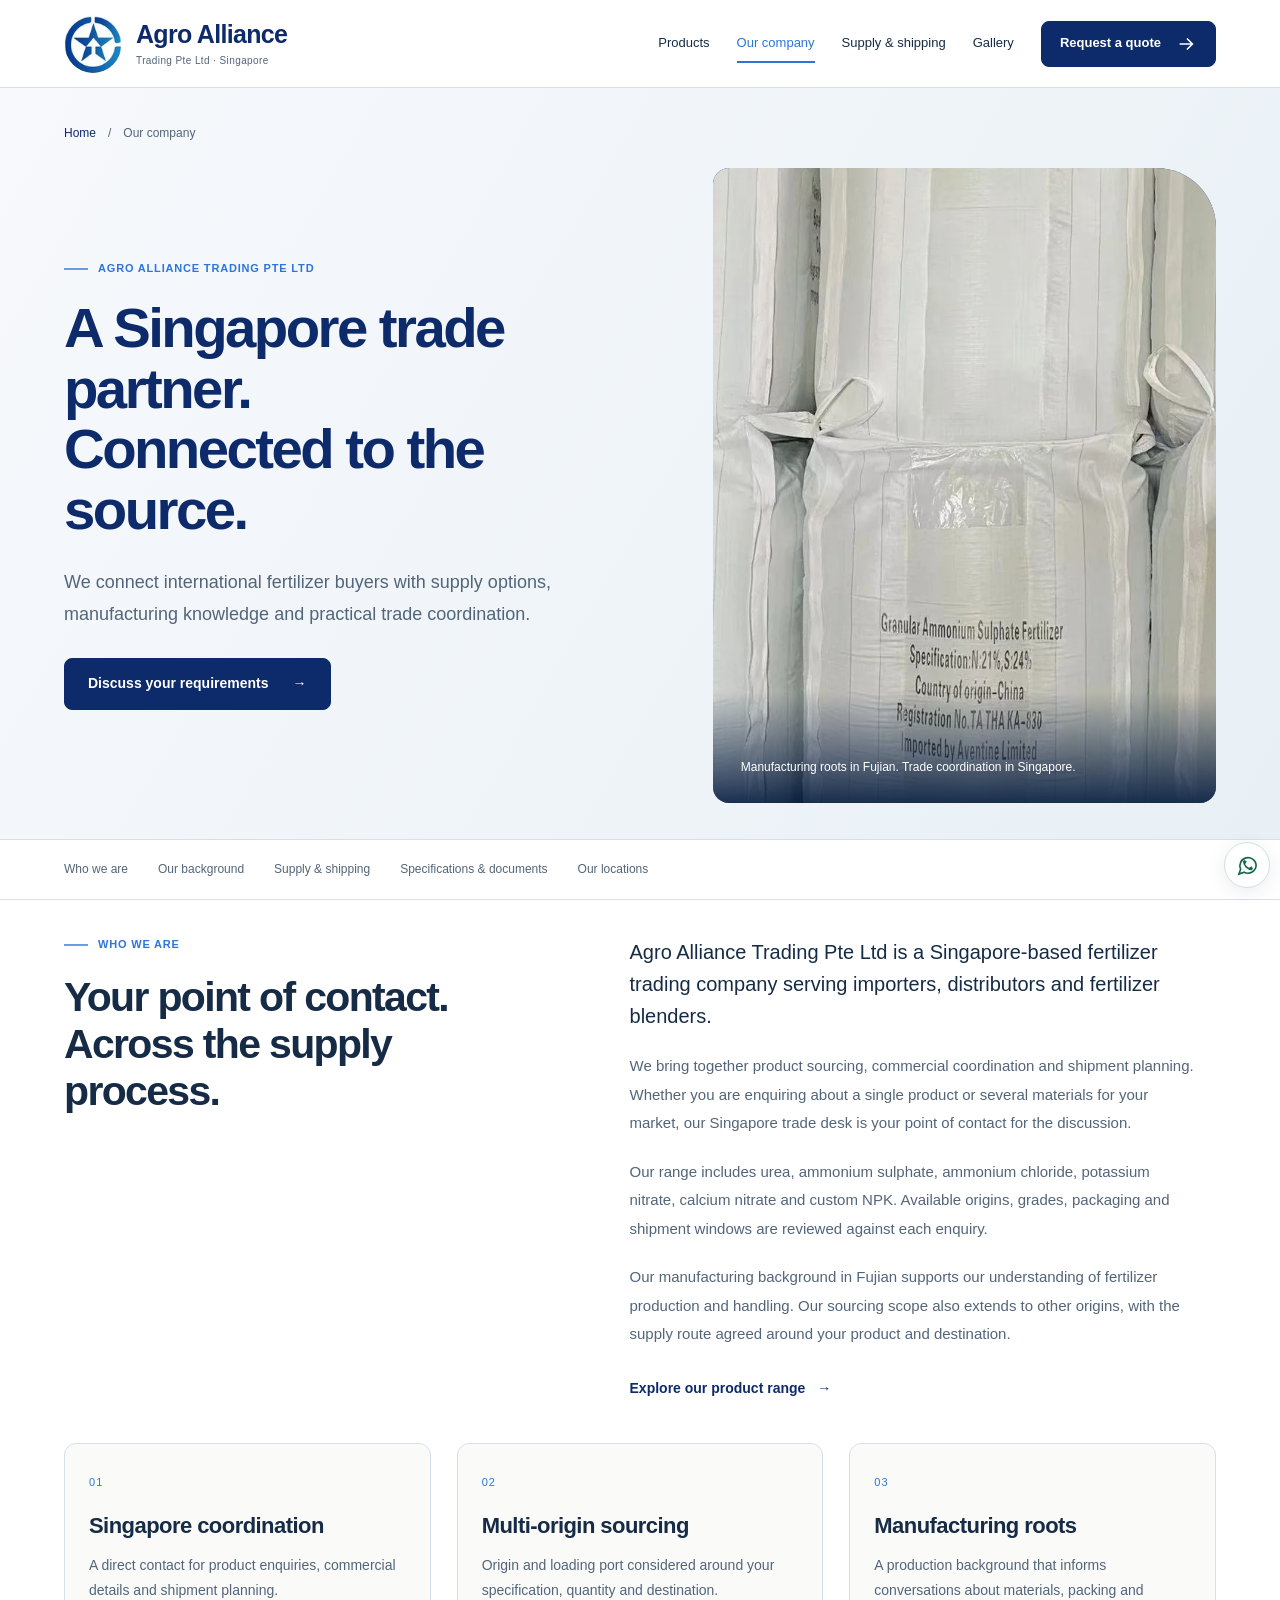
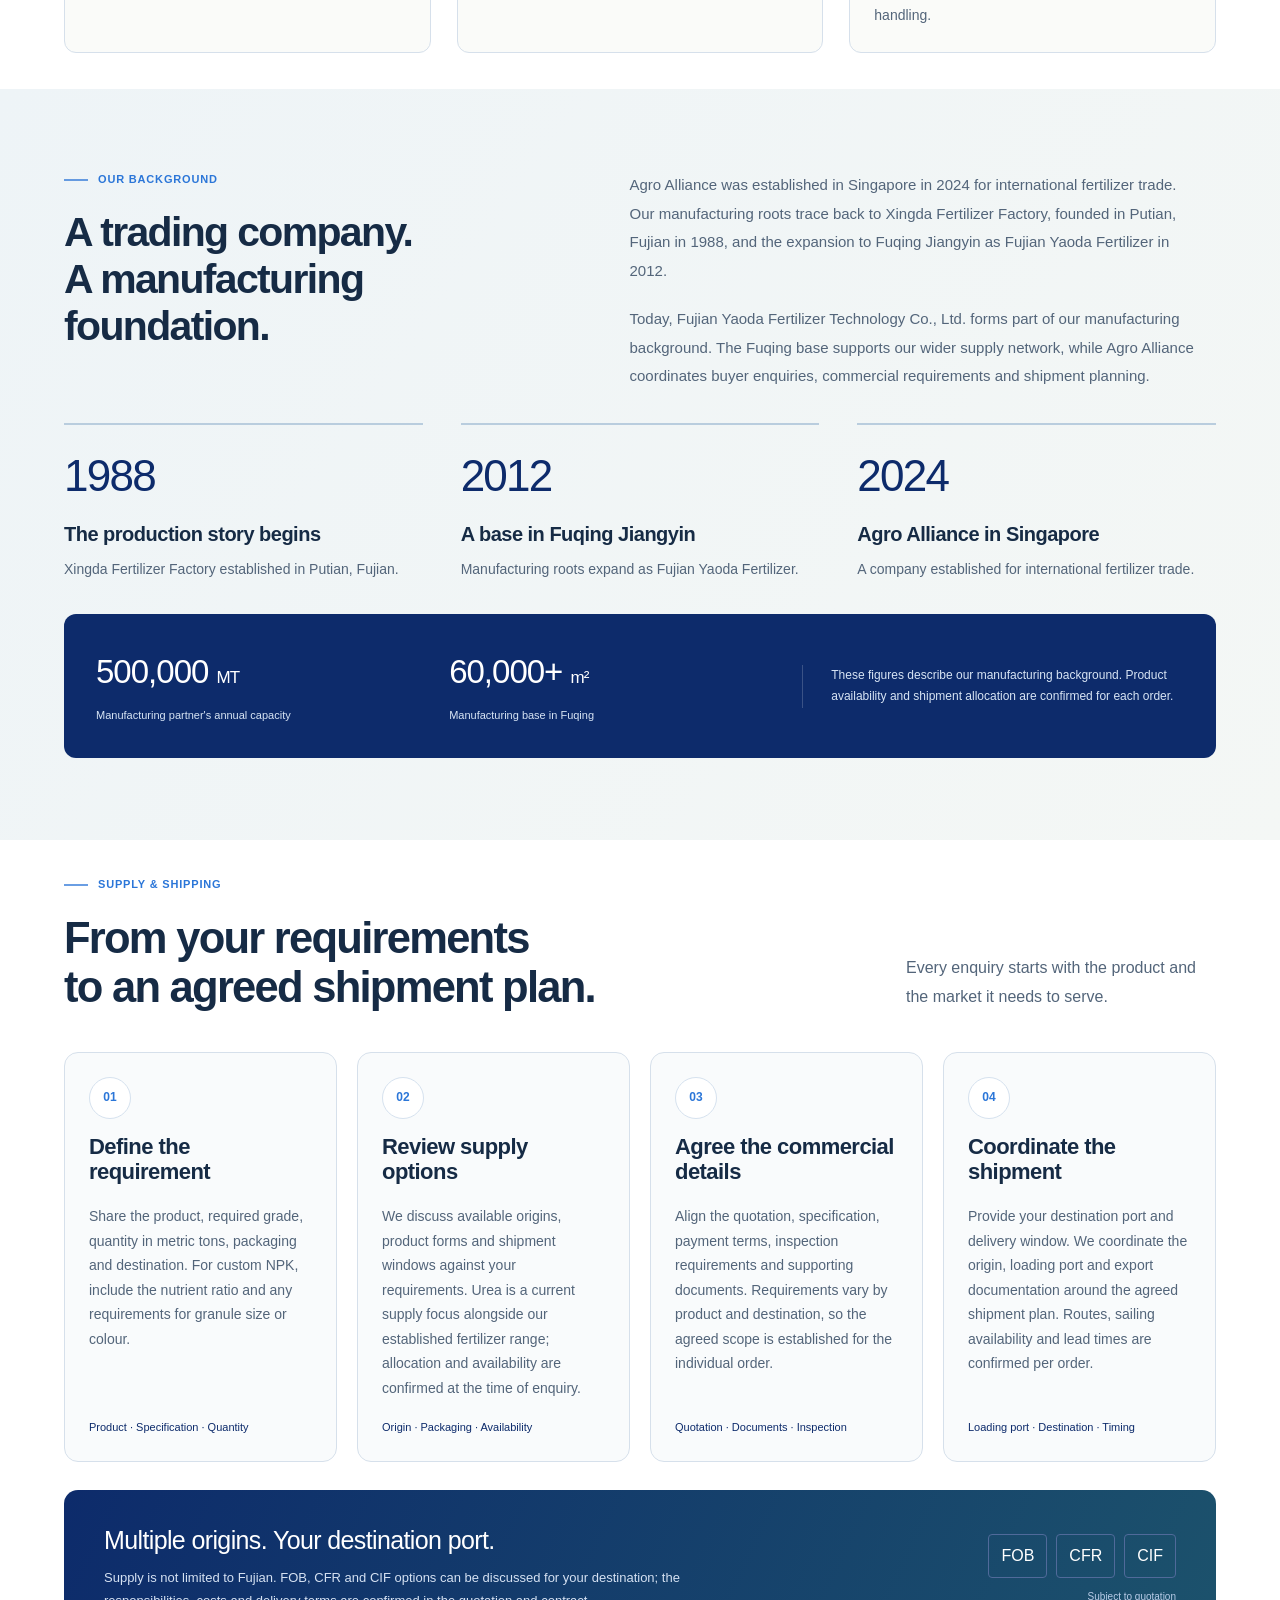
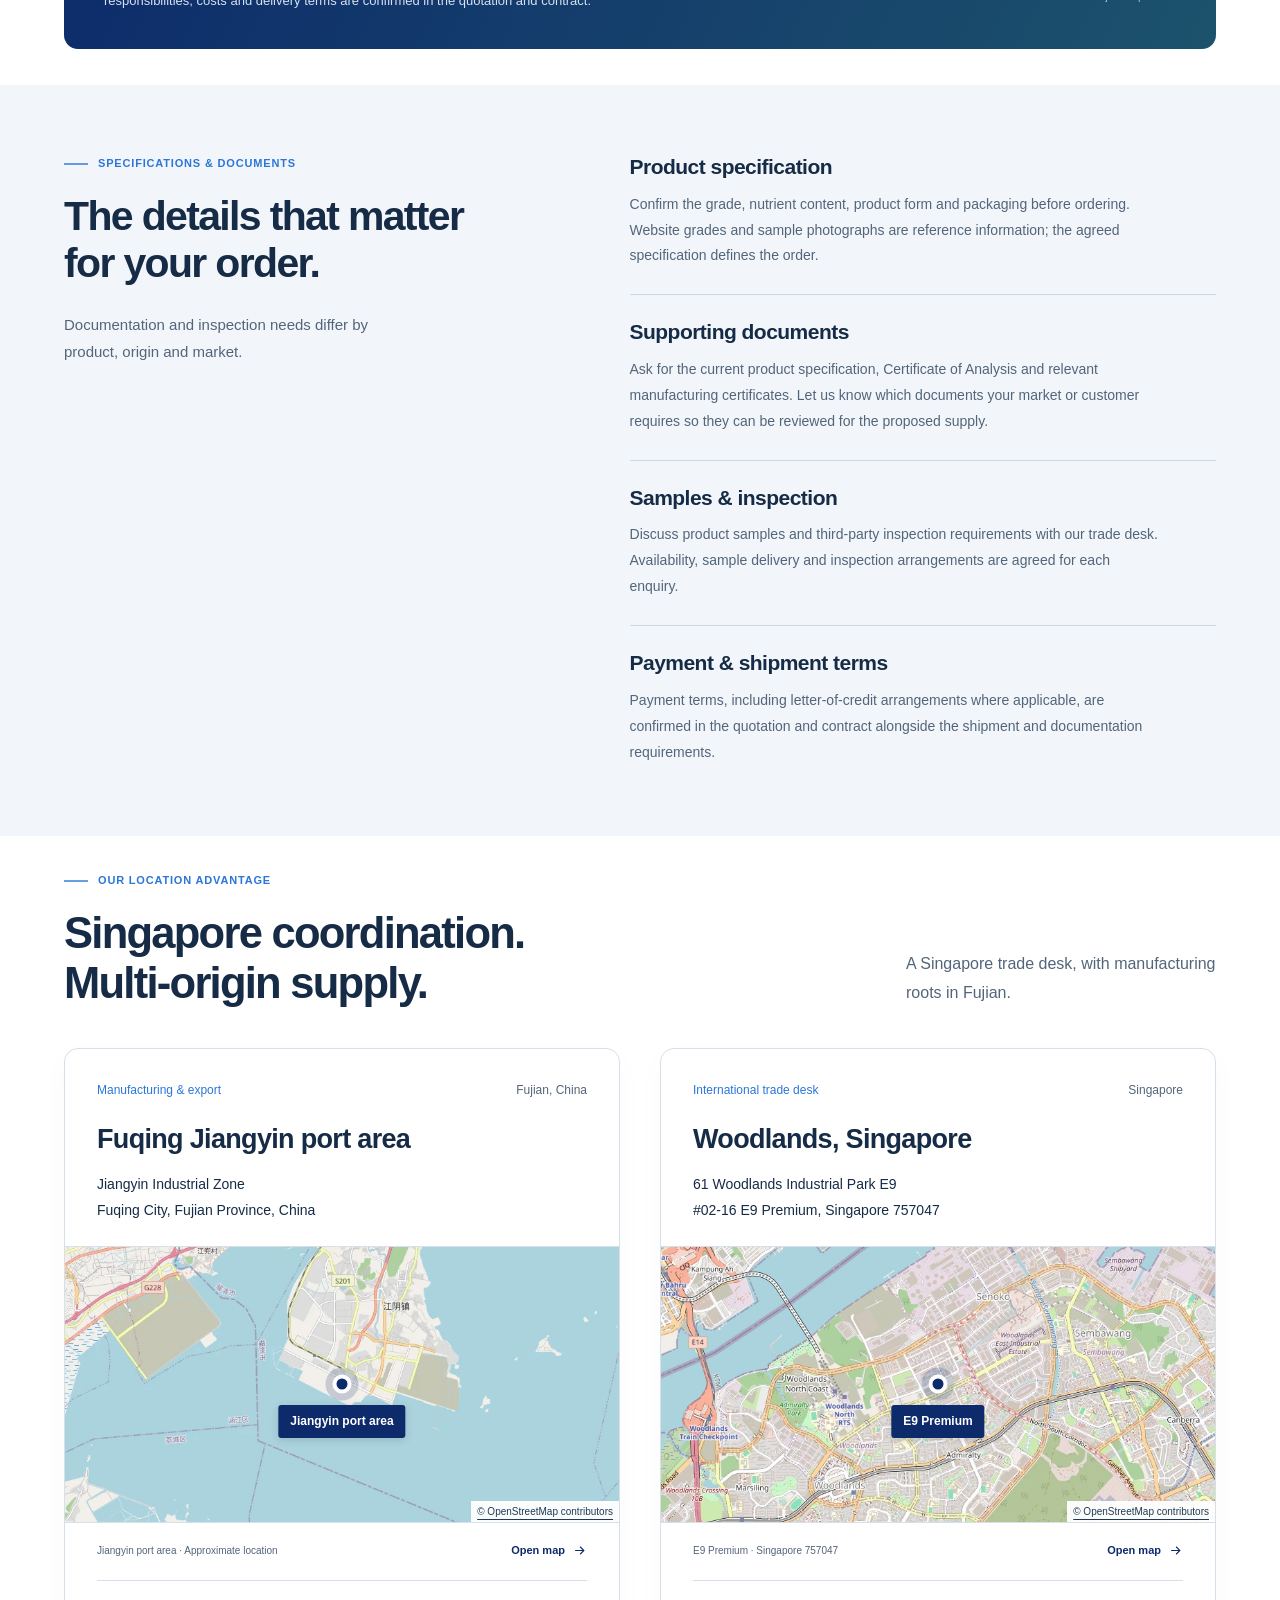
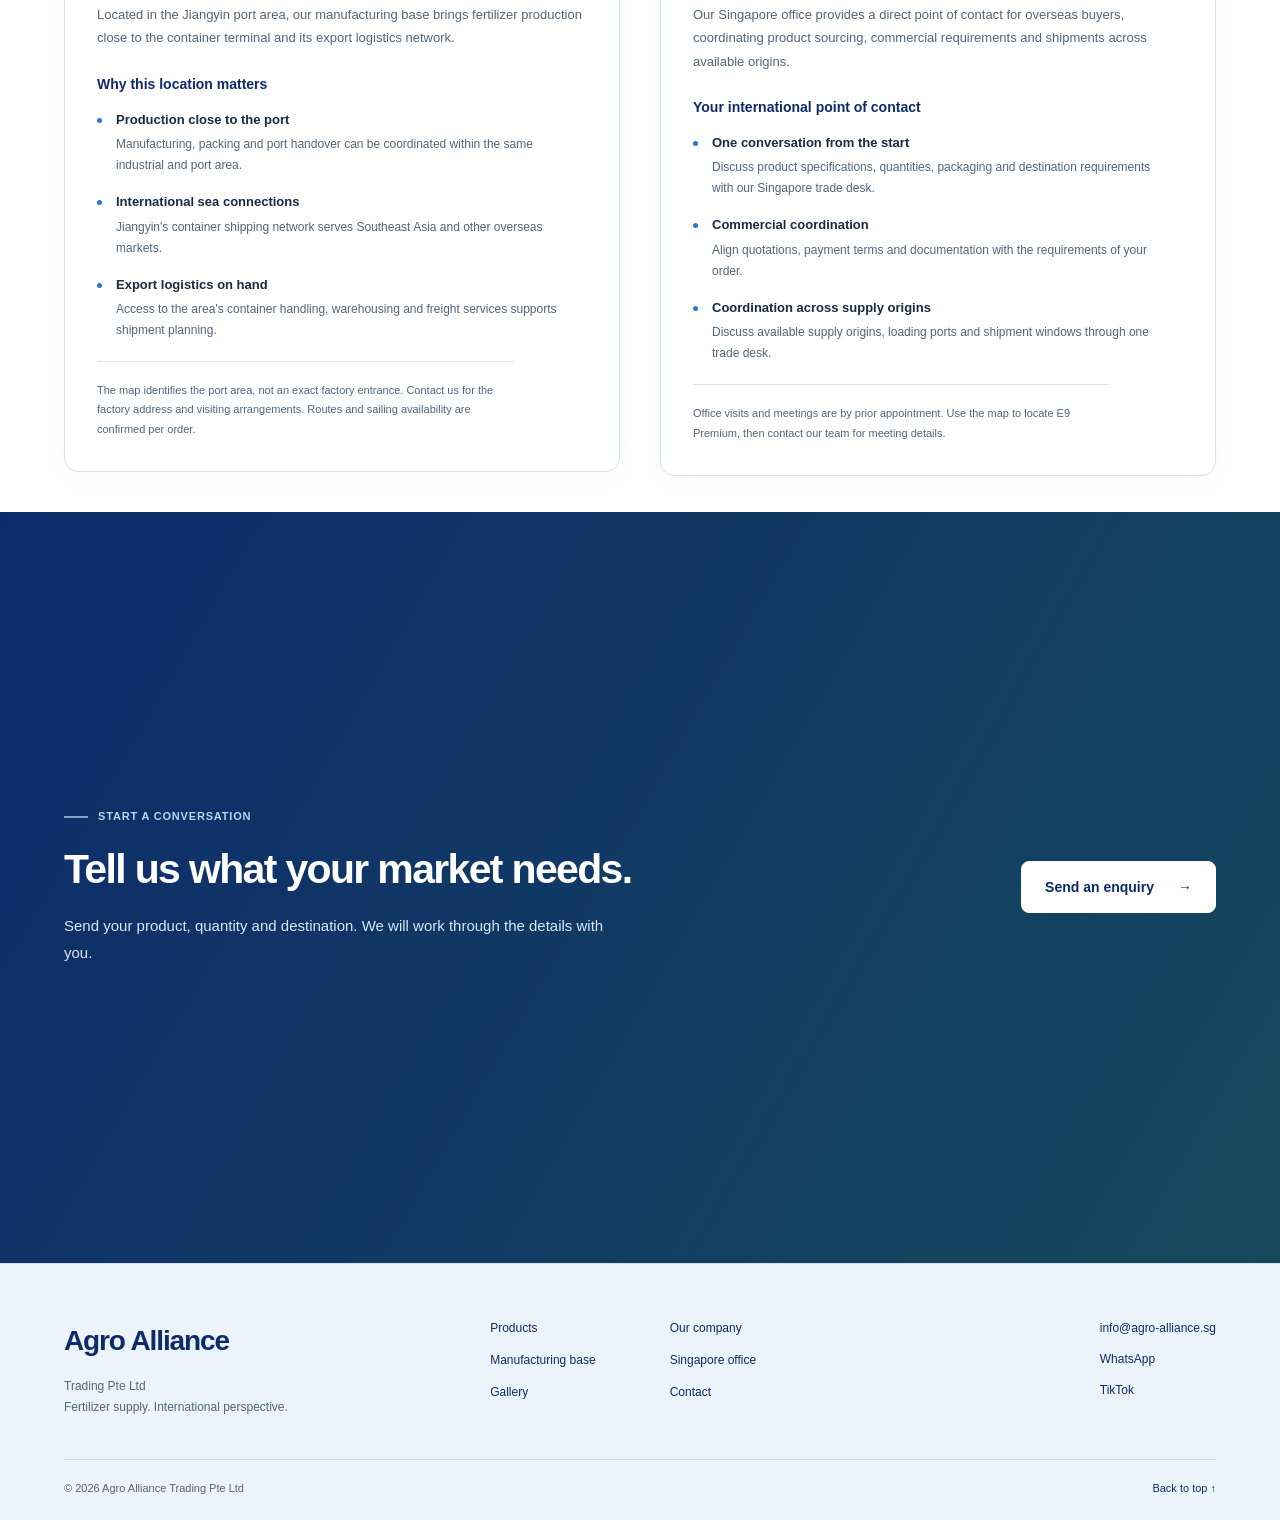
==== commit 8b7759ad: "Publish approved viewport layout and company imagery — 2026-10-27 SGT Size desktop homepage sections" ====
--- a/company.html
+++ b/company.html
@@ -1,119 +1,119 @@
-<!doctype html>
-<html lang="en">
-<head>
-<meta charset="utf-8">
-<meta name="viewport" content="width=device-width,initial-scale=1">
-<title>Our Company &amp; Supply | Agro Alliance</title>
-<meta name="description" content="About Agro Alliance: Singapore-based fertilizer trade, multi-origin sourcing, manufacturing roots in Fujian and shipment coordination.">
-<meta name="theme-color" content="#0d2b6b">
-<link rel="canonical" href="https://agro-alliance.sg/company.html">
-<link rel="icon" href="assets/favicon-96.png" type="image/png" sizes="96x96">
-<meta property="og:type" content="website">
-<meta property="og:site_name" content="Agro Alliance">
-<meta property="og:url" content="https://agro-alliance.sg/company.html">
-<meta property="og:title" content="Our Company &amp; Supply | Agro Alliance">
-<meta property="og:description" content="About Agro Alliance: Singapore-based fertilizer trade, multi-origin sourcing, manufacturing roots in Fujian and shipment coordination.">
-<meta property="og:image" content="https://agro-alliance.sg/assets/optimized/warehouse-loader-truck.webp">
-<meta property="og:image:alt" content="Fertilizer warehouse and loading operations in Fujian">
-<meta property="og:locale" content="en_SG">
-<meta name="twitter:card" content="summary_large_image">
-<link rel="stylesheet" href="assets/site.css?v=20261024-layout-preview">
-
-<script type="application/ld+json">{"@context":"https://schema.org","@graph":[{"@type":"WebSite","@id":"https://agro-alliance.sg/#website","name":"Agro Alliance","alternateName":["Agro Alliance Trading","Agro Alliance Trading Pte Ltd"],"url":"https://agro-alliance.sg/","inLanguage":"en","publisher":{"@id":"https://agro-alliance.sg/#organization"}},{"@type":"Organization","name":"Agro Alliance","url":"https://agro-alliance.sg/","logo":{"@type":"ImageObject","url":"https://agro-alliance.sg/assets/brand-logo.jpg","contentUrl":"https://agro-alliance.sg/assets/brand-logo.jpg","width":200,"height":200},"email":"info@agro-alliance.sg","telephone":"+65-9030-5772","address":{"@type":"PostalAddress","streetAddress":"61 Woodlands Industrial Park E9, #02-16 E9 Premium","postalCode":"757047","addressLocality":"Singapore","addressCountry":"SG"},"sameAs":["https://www.tiktok.com/@agro_alliance"],"@id":"https://agro-alliance.sg/#organization","legalName":"Agro Alliance Trading Pte Ltd","alternateName":"Agro Alliance Trading"}]}</script>
-<script src="assets/site.js?v=20261024-layout-preview" defer></script>
-<noscript><style>#quote-form,.menu-toggle,.filters,.gallery-controls{display:none}.site-header{height:auto}.site-header nav{display:flex;position:static;box-shadow:none;flex-wrap:wrap}.nav-wrap{flex-wrap:wrap;padding-block:16px}.gallery-stage{height:auto}.gallery-slide,.gallery-slide[hidden]{display:block!important;height:360px;margin-bottom:20px}</style></noscript>
-</head>
-<body class="company-page">
-<a class="skip-link" href="#main">Skip to content</a>
-<header class="site-header">
-  <span class="reading-progress" aria-hidden="true"></span>
-  <div class="nav-wrap container">
-    <a class="brand" href="index.html" aria-label="Agro Alliance home"><span class="brand-symbol"><img src="assets/brand-logo.jpg" width="200" height="200" alt=""></span><span><strong>Agro Alliance</strong><small>Trading Pte Ltd · Singapore</small></span></a>
-    <button class="menu-toggle" type="button" aria-expanded="false" aria-controls="main-nav"><span>Menu</span><svg viewBox="0 0 24 24" fill="none" stroke="currentColor" stroke-width="1.8" aria-hidden="true"><path d="M4 7h16M4 12h16M4 17h16"/></svg></button>
-    <nav id="main-nav" aria-label="Main navigation">
-      <a href="index.html#products">Products</a><a href="company.html" aria-current="page">Our company</a><a href="#capabilities">Supply & shipping</a><a href="index.html#gallery">Gallery</a><a class="button button-small" href="index.html#contact">Request a quote <svg viewBox="0 0 24 24" fill="none" stroke="currentColor" stroke-width="1.7" aria-hidden="true"><path d="M5 12h14M13 6l6 6-6 6"/></svg></a>
-    </nav>
-  </div>
-</header>
-<main id="main">
-<section class="company-hero" id="top" aria-labelledby="company-title">
-  <div class="container">
-    <nav class="breadcrumbs" aria-label="Breadcrumb"><a href="index.html">Home</a><span aria-hidden="true">/</span><span aria-current="page">Our company</span></nav>
-    <div class="company-hero-grid">
-      <div class="company-introduction"><p class="section-label">Agro Alliance Trading Pte Ltd</p><h1 id="company-title">A Singapore trade partner.<br>Connected to the source.</h1><p class="company-lead">We connect international fertilizer buyers with supply options, manufacturing knowledge and practical trade coordination.</p><a class="button" href="index.html#contact">Discuss your requirements <span aria-hidden="true">&rarr;</span></a></div>
-      <figure class="company-hero-photo"><img src="assets/optimized/bulk-bags-ammonium-sulphate.webp" alt="Bulk bags of ammonium sulphate at our manufacturing base" width="900" height="1100" fetchpriority="high"><figcaption>Manufacturing roots in Fujian. Trade coordination in Singapore.</figcaption></figure>
-    </div>
-  </div>
-</section>
-<nav class="company-chapters" aria-label="On this page"><div class="container"><a href="#overview">Who we are</a><a href="#heritage">Our background</a><a href="#capabilities">Supply &amp; shipping</a><a href="#documents">Specifications &amp; documents</a><a href="#locations">Our locations</a></div></nav>
-
-<section class="section company-overview" id="overview" aria-labelledby="overview-title"><div class="container editorial-grid">
-  <div><p class="section-label">Who we are</p><h2 id="overview-title">Your point of contact.<br>Across the supply process.</h2></div>
-  <div class="editorial-copy"><p class="lead-copy">Agro Alliance Trading Pte Ltd is a Singapore-based fertilizer trading company serving importers, distributors and fertilizer blenders.</p><p>We bring together product sourcing, commercial coordination and shipment planning. Whether you are enquiring about a single product or several materials for your market, our Singapore trade desk is your point of contact for the discussion.</p><p>Our range includes urea, ammonium sulphate, ammonium chloride, potassium nitrate, calcium nitrate and custom NPK. Available origins, grades, packaging and shipment windows are reviewed against each enquiry.</p><p>Our manufacturing background in Fujian supports our understanding of fertilizer production and handling. Our sourcing scope also extends to other origins, with the supply route agreed around your product and destination.</p><a class="text-link" href="index.html#products">Explore our product range <span aria-hidden="true">&rarr;</span></a></div>
-</div><div class="container company-pillars"><article><span class="pillar-index">01</span><h3>Singapore coordination</h3><p>A direct contact for product enquiries, commercial details and shipment planning.</p></article><article><span class="pillar-index">02</span><h3>Multi-origin sourcing</h3><p>Origin and loading port considered around your specification, quantity and destination.</p></article><article><span class="pillar-index">03</span><h3>Manufacturing roots</h3><p>A production background that informs conversations about materials, packing and handling.</p></article></div></section>
-
-<section class="section company-heritage" id="heritage" aria-labelledby="heritage-title"><div class="container">
-  <div class="editorial-grid"><div><p class="section-label">Our background</p><h2 id="heritage-title">A trading company.<br>A manufacturing foundation.</h2></div><div class="editorial-copy"><p>Agro Alliance was established in Singapore in 2024 for international fertilizer trade. Our manufacturing roots trace back to Xingda Fertilizer Factory, founded in Putian, Fujian in 1988, and the expansion to Fuqing Jiangyin as Fujian Yaoda Fertilizer in 2012.</p><p>Today, Fujian Yaoda Fertilizer Technology Co., Ltd. forms part of our manufacturing background. The Fuqing base supports our wider supply network, while Agro Alliance coordinates buyer enquiries, commercial requirements and shipment planning.</p></div></div>
-  <ol class="heritage-timeline" id="news"><li><strong>1988</strong><h3>The production story begins</h3><p>Xingda Fertilizer Factory established in Putian, Fujian.</p></li><li><strong>2012</strong><h3>A base in Fuqing Jiangyin</h3><p>Manufacturing roots expand as Fujian Yaoda Fertilizer.</p></li><li><strong>2024</strong><h3>Agro Alliance in Singapore</h3><p>A company established for international fertilizer trade.</p></li></ol>
-  <div class="heritage-facts"><div><strong>500,000 <span>MT</span></strong><p>Manufacturing partner's annual capacity</p></div><div><strong>60,000+ <span>m&sup2;</span></strong><p>Manufacturing base in Fuqing</p></div><p class="heritage-context">These figures describe our manufacturing background. Product availability and shipment allocation are confirmed for each order.</p></div>
-</div></section>
-
-<section class="section supply-section company-supply" id="capabilities" aria-labelledby="supply-title"><div class="container">
-  <div class="section-heading"><div><p class="section-label">Supply &amp; shipping</p><h2 id="supply-title">From your requirements<br>to an agreed shipment plan.</h2></div><p>Every enquiry starts with the product and the market it needs to serve.</p></div>
-  <ol class="company-process">
-    <li><span class="step-number">01</span><div><h3>Define the requirement</h3><p>Share the product, required grade, quantity in metric tons, packaging and destination. For custom NPK, include the nutrient ratio and any requirements for granule size or colour.</p><span class="process-note">Product &middot; Specification &middot; Quantity</span></div></li>
-    <li><span class="step-number">02</span><div><h3>Review supply options</h3><p>We discuss available origins, product forms and shipment windows against your requirements. Urea is a current supply focus alongside our established fertilizer range; allocation and availability are confirmed at the time of enquiry.</p><span class="process-note">Origin &middot; Packaging &middot; Availability</span></div></li>
-    <li><span class="step-number">03</span><div><h3>Agree the commercial details</h3><p>Align the quotation, specification, payment terms, inspection requirements and supporting documents. Requirements vary by product and destination, so the agreed scope is established for the individual order.</p><span class="process-note">Quotation &middot; Documents &middot; Inspection</span></div></li>
-    <li><span class="step-number">04</span><div><h3>Coordinate the shipment</h3><p>Provide your destination port and delivery window. We coordinate the origin, loading port and export documentation around the agreed shipment plan. Routes, sailing availability and lead times are confirmed per order.</p><span class="process-note">Loading port &middot; Destination &middot; Timing</span></div></li>
-  </ol>
-  <div class="shipping-band" id="markets"><div><h3>Multiple origins. Your destination port.</h3><p>Supply is not limited to Fujian. FOB, CFR and CIF options can be discussed for your destination; the responsibilities, costs and delivery terms are confirmed in the quotation and contract.</p></div><div class="shipping-terms"><span>FOB</span><span>CFR</span><span>CIF</span><small>Subject to quotation</small></div></div>
-</div></section>
-
-<section class="section company-documents" id="documents" aria-labelledby="documents-title"><div class="container editorial-grid">
-  <div><p class="section-label">Specifications &amp; documents</p><h2 id="documents-title">The details that matter<br>for your order.</h2><p class="editorial-aside">Documentation and inspection needs differ by product, origin and market.</p></div>
-  <div class="document-list" id="certifications"><article><h3>Product specification</h3><p>Confirm the grade, nutrient content, product form and packaging before ordering. Website grades and sample photographs are reference information; the agreed specification defines the order.</p></article><article><h3>Supporting documents</h3><p>Ask for the current product specification, Certificate of Analysis and relevant manufacturing certificates. Let us know which documents your market or customer requires so they can be reviewed for the proposed supply.</p></article><article><h3>Samples &amp; inspection</h3><p>Discuss product samples and third-party inspection requirements with our trade desk. Availability, sample delivery and inspection arrangements are agreed for each enquiry.</p></article><article><h3>Payment &amp; shipment terms</h3><p>Payment terms, including letter-of-credit arrangements where applicable, are confirmed in the quotation and contract alongside the shipment and documentation requirements.</p></article></div>
-</div></section>
-<section class="section locations-section" id="locations" aria-labelledby="locations-title">
-<div class="container">
-  <div class="section-heading"><div><p class="section-label">Our location advantage</p><h2 id="locations-title">Singapore coordination.<br>Multi-origin supply.</h2></div><p>A Singapore trade desk, with manufacturing roots in Fujian.</p></div>
-  <div class="locations-grid">
-    <article class="location" id="factory-location">
-      <div class="location-top"><span>Manufacturing & export</span><span>Fujian, China</span></div>
-      <h3>Fuqing Jiangyin port area</h3>
-      <address>Jiangyin Industrial Zone<br>Fuqing City, Fujian Province, China</address>
-      <div class="location-map-frame"><a class="static-map" href="https://www.google.com/maps/search/?api=1&amp;query=Jiangyin%20Port%2C%20Fuqing%2C%20Fujian%2C%20China" target="_blank" rel="noopener" aria-label="Open interactive map: Jiangyin port area"><img src="assets/optimized/map-jiangyin.webp" width="800" height="400" loading="lazy" alt="Street map showing Jiangyin port area and the surrounding area"><span class="map-pin" aria-hidden="true"></span><span class="map-place-label">Jiangyin port area</span></a><a class="map-attribution" href="https://www.openstreetmap.org/copyright" target="_blank" rel="noopener">© OpenStreetMap contributors</a></div>
-      <div class="map-caption"><span>Jiangyin port area · Approximate location</span><a href="https://www.google.com/maps/search/?api=1&amp;query=Jiangyin%20Port%2C%20Fuqing%2C%20Fujian%2C%20China" target="_blank" rel="noopener">Open map <svg viewBox="0 0 24 24" fill="none" stroke="currentColor" stroke-width="1.7" aria-hidden="true"><path d="M5 12h14M13 6l6 6-6 6"/></svg></a></div>
-<div class="company-location-detail">      <p class="location-intro">Located in the Jiangyin port area, our manufacturing base brings fertilizer production close to the container terminal and its export logistics network.</p>
-      <div class="location-benefits"><h4>Why this location matters</h4><ul>
-        <li><strong>Production close to the port</strong><p>Manufacturing, packing and port handover can be coordinated within the same industrial and port area.</p></li>
-        <li><strong>International sea connections</strong><p>Jiangyin's container shipping network serves Southeast Asia and other overseas markets.</p></li>
-        <li><strong>Export logistics on hand</strong><p>Access to the area's container handling, warehousing and freight services supports shipment planning.</p></li>
-      </ul></div>
-      <p class="location-note">The map identifies the port area, not an exact factory entrance. Contact us for the factory address and visiting arrangements. Routes and sailing availability are confirmed per order.</p>
-    </div>
-    </article>
-    <article class="location" id="office-location">
-      <div class="location-top"><span>International trade desk</span><span>Singapore</span></div>
-      <h3>Woodlands, Singapore</h3>
-      <address>61 Woodlands Industrial Park E9<br>#02-16 E9 Premium, Singapore 757047</address>
-      <div class="location-map-frame"><a class="static-map" href="https://www.google.com/maps/search/?api=1&amp;query=61%20Woodlands%20Industrial%20Park%20E9%2C%20Singapore%20757047" target="_blank" rel="noopener" aria-label="Open interactive map: E9 Premium"><img src="assets/optimized/map-woodlands.webp" width="800" height="400" loading="lazy" alt="Street map showing E9 Premium and the surrounding area"><span class="map-pin" aria-hidden="true"></span><span class="map-place-label">E9 Premium</span></a><a class="map-attribution" href="https://www.openstreetmap.org/copyright" target="_blank" rel="noopener">© OpenStreetMap contributors</a></div>
-      <div class="map-caption"><span>E9 Premium · Singapore 757047</span><a href="https://www.google.com/maps/search/?api=1&amp;query=61%20Woodlands%20Industrial%20Park%20E9%2C%20Singapore%20757047" target="_blank" rel="noopener">Open map <svg viewBox="0 0 24 24" fill="none" stroke="currentColor" stroke-width="1.7" aria-hidden="true"><path d="M5 12h14M13 6l6 6-6 6"/></svg></a></div>
-<div class="company-location-detail">      <p class="location-intro">Our Singapore office provides a direct point of contact for overseas buyers, coordinating product sourcing, commercial requirements and shipments across available origins.</p>
-      <div class="location-benefits"><h4>Your international point of contact</h4><ul>
-        <li><strong>One conversation from the start</strong><p>Discuss product specifications, quantities, packaging and destination requirements with our Singapore trade desk.</p></li>
-        <li><strong>Commercial coordination</strong><p>Align quotations, payment terms and documentation with the requirements of your order.</p></li>
-        <li><strong>Coordination across supply origins</strong><p>Discuss available supply origins, loading ports and shipment windows through one trade desk.</p></li>
-      </ul></div>
-      <p class="location-note">Office visits and meetings are by prior appointment. Use the map to locate E9 Premium, then contact our team for meeting details.</p>
-    </div>
-    </article>
-  </div>
-</div>
-</section>
-<section class="section company-cta"><div class="container"><div><p class="section-label">Start a conversation</p><h2>Tell us what your market needs.</h2><p>Send your product, quantity and destination. We will work through the details with you.</p></div><a class="button" href="index.html#contact">Send an enquiry <span aria-hidden="true">&rarr;</span></a></div></section>
-</main>
-<footer class="site-footer"><div class="container"><div class="footer-top"><div><a class="footer-brand" href="#top">Agro Alliance</a><p>Trading Pte Ltd<br>Fertilizer supply. International perspective.</p></div><div class="footer-nav"><a href="index.html#products">Products</a><a href="company.html">Our company</a><a href="#factory-location">Manufacturing base</a><a href="#office-location">Singapore office</a><a href="index.html#gallery">Gallery</a><a href="index.html#contact">Contact</a></div><div class="footer-contact"><a href="mailto:info@agro-alliance.sg">info@agro-alliance.sg</a><a href="https://wa.me/6590305772" target="_blank" rel="noopener">WhatsApp</a><a href="https://www.tiktok.com/@agro_alliance" target="_blank" rel="noopener">TikTok</a></div></div><div class="footer-bottom"><span>© <span id="copyright-year">2026</span> Agro Alliance Trading Pte Ltd</span><a href="#top">Back to top ↑</a></div></div></footer>
-<a class="floating-contact" href="https://wa.me/6590305772?text=Hello%20Agro%20Alliance%2C%20I%20would%20like%20to%20enquire%20about%20fertilizer%20supply." target="_blank" rel="noopener" aria-label="Chat with Agro Alliance on WhatsApp"><svg viewBox="0 0 24 24" fill="none" stroke="currentColor" stroke-width="1.7" aria-hidden="true"><path d="M21 11.5a8.5 8.5 0 0 1-12.5 7.5L3 21l1.8-5.2A8.5 8.5 0 1 1 21 11.5Z"/><path d="M8 7c0 5 4 9 9 9M8 7l2 1-1 2m8 6-1-2-2 1"/></svg><span>WhatsApp</span></a>
-</body>
-</html>
-
+<!doctype html>
+<html lang="en">
+<head>
+<meta charset="utf-8">
+<meta name="viewport" content="width=device-width,initial-scale=1">
+<title>Our Company &amp; Supply | Agro Alliance</title>
+<meta name="description" content="About Agro Alliance: Singapore-based fertilizer trade, multi-origin sourcing, manufacturing roots in Fujian and shipment coordination.">
+<meta name="theme-color" content="#0d2b6b">
+<link rel="canonical" href="https://agro-alliance.sg/company.html">
+<link rel="icon" href="assets/favicon-96.png" type="image/png" sizes="96x96">
+<meta property="og:type" content="website">
+<meta property="og:site_name" content="Agro Alliance">
+<meta property="og:url" content="https://agro-alliance.sg/company.html">
+<meta property="og:title" content="Our Company &amp; Supply | Agro Alliance">
+<meta property="og:description" content="About Agro Alliance: Singapore-based fertilizer trade, multi-origin sourcing, manufacturing roots in Fujian and shipment coordination.">
+<meta property="og:image" content="https://agro-alliance.sg/assets/optimized/warehouse-loader-truck.webp">
+<meta property="og:image:alt" content="Fertilizer warehouse and loading operations in Fujian">
+<meta property="og:locale" content="en_SG">
+<meta name="twitter:card" content="summary_large_image">
+<link rel="stylesheet" href="assets/site.css?v=20261026-assets-preview">
+
+<script type="application/ld+json">{"@context":"https://schema.org","@graph":[{"@type":"WebSite","@id":"https://agro-alliance.sg/#website","name":"Agro Alliance","alternateName":["Agro Alliance Trading","Agro Alliance Trading Pte Ltd"],"url":"https://agro-alliance.sg/","inLanguage":"en","publisher":{"@id":"https://agro-alliance.sg/#organization"}},{"@type":"Organization","name":"Agro Alliance","url":"https://agro-alliance.sg/","logo":{"@type":"ImageObject","url":"https://agro-alliance.sg/assets/brand-logo.jpg","contentUrl":"https://agro-alliance.sg/assets/brand-logo.jpg","width":200,"height":200},"email":"info@agro-alliance.sg","telephone":"+65-9030-5772","address":{"@type":"PostalAddress","streetAddress":"61 Woodlands Industrial Park E9, #02-16 E9 Premium","postalCode":"757047","addressLocality":"Singapore","addressCountry":"SG"},"sameAs":["https://www.tiktok.com/@agro_alliance"],"@id":"https://agro-alliance.sg/#organization","legalName":"Agro Alliance Trading Pte Ltd","alternateName":"Agro Alliance Trading"}]}</script>
+<script src="assets/site.js?v=20261026-assets-preview" defer></script>
+<noscript><style>#quote-form,.menu-toggle,.filters,.gallery-controls{display:none}.site-header{height:auto}.site-header nav{display:flex;position:static;box-shadow:none;flex-wrap:wrap}.nav-wrap{flex-wrap:wrap;padding-block:16px}.gallery-stage{height:auto}.gallery-slide,.gallery-slide[hidden]{display:block!important;height:360px;margin-bottom:20px}</style></noscript>
+</head>
+<body class="company-page">
+<a class="skip-link" href="#main">Skip to content</a>
+<header class="site-header">
+  <span class="reading-progress" aria-hidden="true"></span>
+  <div class="nav-wrap container">
+    <a class="brand" href="index.html" aria-label="Agro Alliance home"><span class="brand-symbol"><img src="assets/brand-logo.jpg" width="200" height="200" alt=""></span><span><strong>Agro Alliance</strong><small>Trading Pte Ltd · Singapore</small></span></a>
+    <button class="menu-toggle" type="button" aria-expanded="false" aria-controls="main-nav"><span>Menu</span><svg viewBox="0 0 24 24" fill="none" stroke="currentColor" stroke-width="1.8" aria-hidden="true"><path d="M4 7h16M4 12h16M4 17h16"/></svg></button>
+    <nav id="main-nav" aria-label="Main navigation">
+      <a href="index.html#products">Products</a><a href="company.html" aria-current="page">Our company</a><a href="#capabilities">Supply & shipping</a><a href="index.html#gallery">Gallery</a><a class="button button-small" href="index.html#contact">Request a quote <svg viewBox="0 0 24 24" fill="none" stroke="currentColor" stroke-width="1.7" aria-hidden="true"><path d="M5 12h14M13 6l6 6-6 6"/></svg></a>
+    </nav>
+  </div>
+</header>
+<main id="main">
+<section class="company-hero" id="top" aria-labelledby="company-title">
+  <div class="container">
+    <nav class="breadcrumbs" aria-label="Breadcrumb"><a href="index.html">Home</a><span aria-hidden="true">/</span><span aria-current="page">Our company</span></nav>
+    <div class="company-hero-grid">
+      <div class="company-introduction"><p class="section-label">Agro Alliance Trading Pte Ltd</p><h1 id="company-title">A Singapore trade partner.<br>Connected to the source.</h1><p class="company-lead">We connect international fertilizer buyers with supply options, manufacturing knowledge and practical trade coordination.</p><a class="button" href="index.html#contact">Discuss your requirements <span aria-hidden="true">&rarr;</span></a></div>
+      <figure class="company-hero-photo"><img src="assets/optimized/bulk-bags-ammonium-sulphate.webp" alt="Bulk bags of ammonium sulphate at our manufacturing base" width="900" height="1100" fetchpriority="high"><figcaption>Manufacturing roots in Fujian. Trade coordination in Singapore.</figcaption></figure>
+    </div>
+  </div>
+</section>
+<nav class="company-chapters" aria-label="On this page"><div class="container"><a href="#overview">Who we are</a><a href="#heritage">Our background</a><a href="#capabilities">Supply &amp; shipping</a><a href="#documents">Specifications &amp; documents</a><a href="#locations">Our locations</a></div></nav>
+
+<section class="section company-overview" id="overview" aria-labelledby="overview-title"><div class="container editorial-grid">
+  <div><p class="section-label">Who we are</p><h2 id="overview-title">Your point of contact.<br>Across the supply process.</h2></div>
+  <div class="editorial-copy"><p class="lead-copy">Agro Alliance Trading Pte Ltd is a Singapore-based fertilizer trading company serving importers, distributors and fertilizer blenders.</p><p>We bring together product sourcing, commercial coordination and shipment planning. Whether you are enquiring about a single product or several materials for your market, our Singapore trade desk is your point of contact for the discussion.</p><p>Our range includes urea, ammonium sulphate, ammonium chloride, potassium nitrate, calcium nitrate and custom NPK. Available origins, grades, packaging and shipment windows are reviewed against each enquiry.</p><p>Our manufacturing background in Fujian supports our understanding of fertilizer production and handling. Our sourcing scope also extends to other origins, with the supply route agreed around your product and destination.</p><a class="text-link" href="index.html#products">Explore our product range <span aria-hidden="true">&rarr;</span></a></div>
+</div><div class="container company-pillars"><article><span class="pillar-index">01</span><h3>Singapore coordination</h3><p>A direct contact for product enquiries, commercial details and shipment planning.</p></article><article><span class="pillar-index">02</span><h3>Multi-origin sourcing</h3><p>Origin and loading port considered around your specification, quantity and destination.</p></article><article><span class="pillar-index">03</span><h3>Manufacturing roots</h3><p>A production background that informs conversations about materials, packing and handling.</p></article></div></section>
+
+<section class="section company-heritage" id="heritage" aria-labelledby="heritage-title"><div class="container">
+  <div class="editorial-grid"><div><p class="section-label">Our background</p><h2 id="heritage-title">A trading company.<br>A manufacturing foundation.</h2></div><div class="editorial-copy"><p>Agro Alliance was established in Singapore in 2024 for international fertilizer trade. Our manufacturing roots trace back to Xingda Fertilizer Factory, founded in Putian, Fujian in 1988, and the expansion to Fuqing Jiangyin as Fujian Yaoda Fertilizer in 2012.</p><p>Today, Fujian Yaoda Fertilizer Technology Co., Ltd. forms part of our manufacturing background. The Fuqing base supports our wider supply network, while Agro Alliance coordinates buyer enquiries, commercial requirements and shipment planning.</p></div></div>
+  <ol class="heritage-timeline" id="news"><li><strong>1988</strong><h3>The production story begins</h3><p>Xingda Fertilizer Factory established in Putian, Fujian.</p></li><li><strong>2012</strong><h3>A base in Fuqing Jiangyin</h3><p>Manufacturing roots expand as Fujian Yaoda Fertilizer.</p></li><li><strong>2024</strong><h3>Agro Alliance in Singapore</h3><p>A company established for international fertilizer trade.</p></li></ol>
+  <div class="heritage-facts"><div><strong>500,000 <span>MT</span></strong><p>Manufacturing partner's annual capacity</p></div><div><strong>60,000+ <span>m&sup2;</span></strong><p>Manufacturing base in Fuqing</p></div><p class="heritage-context">These figures describe our manufacturing background. Product availability and shipment allocation are confirmed for each order.</p></div>
+</div></section>
+
+<section class="section supply-section company-supply" id="capabilities" aria-labelledby="supply-title"><div class="container">
+  <div class="section-heading"><div><p class="section-label">Supply &amp; shipping</p><h2 id="supply-title">From your requirements<br>to an agreed shipment plan.</h2></div><p>Every enquiry starts with the product and the market it needs to serve.</p></div>
+  <ol class="company-process">
+    <li><span class="step-number">01</span><div><h3>Define the requirement</h3><p>Share the product, required grade, quantity in metric tons, packaging and destination. For custom NPK, include the nutrient ratio and any requirements for granule size or colour.</p><span class="process-note">Product &middot; Specification &middot; Quantity</span></div></li>
+    <li><span class="step-number">02</span><div><h3>Review supply options</h3><p>We discuss available origins, product forms and shipment windows against your requirements. Urea is a current supply focus alongside our established fertilizer range; allocation and availability are confirmed at the time of enquiry.</p><span class="process-note">Origin &middot; Packaging &middot; Availability</span></div></li>
+    <li><span class="step-number">03</span><div><h3>Agree the commercial details</h3><p>Align the quotation, specification, payment terms, inspection requirements and supporting documents. Requirements vary by product and destination, so the agreed scope is established for the individual order.</p><span class="process-note">Quotation &middot; Documents &middot; Inspection</span></div></li>
+    <li><span class="step-number">04</span><div><h3>Coordinate the shipment</h3><p>Provide your destination port and delivery window. We coordinate the origin, loading port and export documentation around the agreed shipment plan. Routes, sailing availability and lead times are confirmed per order.</p><span class="process-note">Loading port &middot; Destination &middot; Timing</span></div></li>
+  </ol>
+  <div class="shipping-band" id="markets"><div><h3>Multiple origins. Your destination port.</h3><p>Supply is not limited to Fujian. FOB, CFR and CIF options can be discussed for your destination; the responsibilities, costs and delivery terms are confirmed in the quotation and contract.</p></div><div class="shipping-terms"><span>FOB</span><span>CFR</span><span>CIF</span><small>Subject to quotation</small></div></div>
+</div></section>
+
+<section class="section company-documents" id="documents" aria-labelledby="documents-title"><div class="container editorial-grid">
+  <div><p class="section-label">Specifications &amp; documents</p><h2 id="documents-title">The details that matter<br>for your order.</h2><p class="editorial-aside">Documentation and inspection needs differ by product, origin and market.</p></div>
+  <div class="document-list" id="certifications"><article><h3>Product specification</h3><p>Confirm the grade, nutrient content, product form and packaging before ordering. Website grades and sample photographs are reference information; the agreed specification defines the order.</p></article><article><h3>Supporting documents</h3><p>Ask for the current product specification, Certificate of Analysis and relevant manufacturing certificates. Let us know which documents your market or customer requires so they can be reviewed for the proposed supply.</p></article><article><h3>Samples &amp; inspection</h3><p>Discuss product samples and third-party inspection requirements with our trade desk. Availability, sample delivery and inspection arrangements are agreed for each enquiry.</p></article><article><h3>Payment &amp; shipment terms</h3><p>Payment terms, including letter-of-credit arrangements where applicable, are confirmed in the quotation and contract alongside the shipment and documentation requirements.</p></article></div>
+</div></section>
+<section class="section locations-section" id="locations" aria-labelledby="locations-title">
+<div class="container">
+  <div class="section-heading"><div><p class="section-label">Our location advantage</p><h2 id="locations-title">Singapore coordination.<br>Multi-origin supply.</h2></div><p>A Singapore trade desk, with manufacturing roots in Fujian.</p></div>
+  <div class="locations-grid">
+    <article class="location" id="factory-location">
+      <div class="location-top"><span>Manufacturing & export</span><span>Fujian, China</span></div>
+      <h3>Fuqing Jiangyin port area</h3>
+      <address>Jiangyin Industrial Zone<br>Fuqing City, Fujian Province, China</address>
+      <div class="location-map-frame"><a class="static-map" href="https://www.google.com/maps/search/?api=1&amp;query=Jiangyin%20Port%2C%20Fuqing%2C%20Fujian%2C%20China" target="_blank" rel="noopener" aria-label="Open interactive map: Jiangyin port area"><img src="assets/optimized/map-jiangyin.webp" width="800" height="400" loading="lazy" alt="Street map showing Jiangyin port area and the surrounding area"><span class="map-pin" aria-hidden="true"></span><span class="map-place-label">Jiangyin port area</span></a><a class="map-attribution" href="https://www.openstreetmap.org/copyright" target="_blank" rel="noopener">© OpenStreetMap contributors</a></div>
+      <div class="map-caption"><span>Jiangyin port area · Approximate location</span><a href="https://www.google.com/maps/search/?api=1&amp;query=Jiangyin%20Port%2C%20Fuqing%2C%20Fujian%2C%20China" target="_blank" rel="noopener">Open map <svg viewBox="0 0 24 24" fill="none" stroke="currentColor" stroke-width="1.7" aria-hidden="true"><path d="M5 12h14M13 6l6 6-6 6"/></svg></a></div>
+<div class="company-location-detail">      <p class="location-intro">Located in the Jiangyin port area, our manufacturing base brings fertilizer production close to the container terminal and its export logistics network.</p>
+      <div class="location-benefits"><h4>Why this location matters</h4><ul>
+        <li><strong>Production close to the port</strong><p>Manufacturing, packing and port handover can be coordinated within the same industrial and port area.</p></li>
+        <li><strong>International sea connections</strong><p>Jiangyin's container shipping network serves Southeast Asia and other overseas markets.</p></li>
+        <li><strong>Export logistics on hand</strong><p>Access to the area's container handling, warehousing and freight services supports shipment planning.</p></li>
+      </ul></div>
+      <p class="location-note">The map identifies the port area, not an exact factory entrance. Contact us for the factory address and visiting arrangements. Routes and sailing availability are confirmed per order.</p>
+    </div>
+    </article>
+    <article class="location" id="office-location">
+      <div class="location-top"><span>International trade desk</span><span>Singapore</span></div>
+      <h3>Woodlands, Singapore</h3>
+      <address>61 Woodlands Industrial Park E9<br>#02-16 E9 Premium, Singapore 757047</address>
+      <div class="location-map-frame"><a class="static-map" href="https://www.google.com/maps/search/?api=1&amp;query=61%20Woodlands%20Industrial%20Park%20E9%2C%20Singapore%20757047" target="_blank" rel="noopener" aria-label="Open interactive map: E9 Premium"><img src="assets/optimized/map-woodlands.webp" width="800" height="400" loading="lazy" alt="Street map showing E9 Premium and the surrounding area"><span class="map-pin" aria-hidden="true"></span><span class="map-place-label">E9 Premium</span></a><a class="map-attribution" href="https://www.openstreetmap.org/copyright" target="_blank" rel="noopener">© OpenStreetMap contributors</a></div>
+      <div class="map-caption"><span>E9 Premium · Singapore 757047</span><a href="https://www.google.com/maps/search/?api=1&amp;query=61%20Woodlands%20Industrial%20Park%20E9%2C%20Singapore%20757047" target="_blank" rel="noopener">Open map <svg viewBox="0 0 24 24" fill="none" stroke="currentColor" stroke-width="1.7" aria-hidden="true"><path d="M5 12h14M13 6l6 6-6 6"/></svg></a></div>
+<div class="company-location-detail">      <p class="location-intro">Our Singapore office provides a direct point of contact for overseas buyers, coordinating product sourcing, commercial requirements and shipments across available origins.</p>
+      <div class="location-benefits"><h4>Your international point of contact</h4><ul>
+        <li><strong>One conversation from the start</strong><p>Discuss product specifications, quantities, packaging and destination requirements with our Singapore trade desk.</p></li>
+        <li><strong>Commercial coordination</strong><p>Align quotations, payment terms and documentation with the requirements of your order.</p></li>
+        <li><strong>Coordination across supply origins</strong><p>Discuss available supply origins, loading ports and shipment windows through one trade desk.</p></li>
+      </ul></div>
+      <p class="location-note">Office visits and meetings are by prior appointment. Use the map to locate E9 Premium, then contact our team for meeting details.</p>
+    </div>
+    </article>
+  </div>
+</div>
+</section>
+<section class="section company-cta"><div class="container"><div><p class="section-label">Start a conversation</p><h2>Tell us what your market needs.</h2><p>Send your product, quantity and destination. We will work through the details with you.</p></div><a class="button" href="index.html#contact">Send an enquiry <span aria-hidden="true">&rarr;</span></a></div></section>
+</main>
+<footer class="site-footer"><div class="container"><div class="footer-top"><div><a class="footer-brand" href="#top">Agro Alliance</a><p>Trading Pte Ltd<br>Fertilizer supply. International perspective.</p></div><div class="footer-nav"><a href="index.html#products">Products</a><a href="company.html">Our company</a><a href="#factory-location">Manufacturing base</a><a href="#office-location">Singapore office</a><a href="index.html#gallery">Gallery</a><a href="index.html#contact">Contact</a></div><div class="footer-contact"><a href="mailto:info@agro-alliance.sg">info@agro-alliance.sg</a><a href="https://wa.me/6590305772" target="_blank" rel="noopener">WhatsApp</a><a href="https://www.tiktok.com/@agro_alliance" target="_blank" rel="noopener">TikTok</a></div></div><div class="footer-bottom"><span>© <span id="copyright-year">2026</span> Agro Alliance Trading Pte Ltd</span><a href="#top">Back to top ↑</a></div></div></footer>
+<a class="floating-contact" href="https://wa.me/6590305772?text=Hello%20Agro%20Alliance%2C%20I%20would%20like%20to%20enquire%20about%20fertilizer%20supply." target="_blank" rel="noopener" aria-label="Chat with Agro Alliance on WhatsApp"><svg viewBox="0 0 24 24" fill="none" stroke="currentColor" stroke-width="1.7" aria-hidden="true"><path d="M21 11.5a8.5 8.5 0 0 1-12.5 7.5L3 21l1.8-5.2A8.5 8.5 0 1 1 21 11.5Z"/><path d="M8 7c0 5 4 9 9 9M8 7l2 1-1 2m8 6-1-2-2 1"/></svg><span>WhatsApp</span></a>
+</body>
+</html>
+
--- a/assets/site.css
+++ b/assets/site.css
@@ -1,212 +1,386 @@
-:root{--navy:#0d2b6b;--blue:#2b76d8;--ink:#162b45;--muted:#53657a;--pale:#edf3fa;--line:#d6e0eb;--white:#fff;--max:1280px;--gutter:clamp(20px,4vw,64px)}
-*{box-sizing:border-box}html{scroll-behavior:smooth;scroll-padding-top:100px}body{margin:0;font-family:Arial,Helvetica,sans-serif;color:var(--ink);background:#fff;font-size:16px;line-height:1.6}button,input,select,textarea{font:inherit}button,a,input,select,textarea,summary{-webkit-tap-highlight-color:transparent}button,summary{cursor:pointer}a{color:inherit;text-underline-offset:4px}img{display:block;max-width:100%;height:auto}svg{width:22px;height:22px;flex:none}figure,p,h1,h2,h3{margin:0}h1,h2,h3{line-height:1.13;letter-spacing:-.04em}h2{font-size:clamp(32px,3.4vw,48px);font-weight:600}h3{font-size:23px;font-weight:600;letter-spacing:-.025em}p{max-width:68ch}button{border:0}button:disabled{opacity:.65}a:focus-visible,button:focus-visible,input:focus-visible,select:focus-visible,textarea:focus-visible,summary:focus-visible,[tabindex]:focus-visible{outline:3px solid #efab33;outline-offset:4px}[hidden]{display:none!important}.container{width:min(var(--max),calc(100% - var(--gutter)*2));margin-inline:auto}.section{padding-block:100px}.section-label{font-size:14px;color:var(--blue);font-weight:600;margin-bottom:20px}.section-heading{display:flex;justify-content:space-between;align-items:flex-end;gap:60px;margin-bottom:40px}.section-heading>p{max-width:390px;color:var(--muted);font-size:16px;line-height:1.8}.section-heading>div{flex:1}.button{display:inline-flex;align-items:center;justify-content:center;gap:24px;min-height:52px;padding:14px 23px;border:1px solid var(--navy);border-radius:5px;background:var(--navy);color:#fff;text-decoration:none;font-size:14px;font-weight:600;line-height:1.4;transition:background .18s}.button:hover{background:#17458d}.button-small{min-height:44px;padding:11px 18px;font-size:13px;gap:14px}.button-outline{background:transparent;color:var(--navy);border-color:#b4c6dc}.button-outline:hover{background:var(--pale)}.text-link{display:inline-flex;align-items:center;gap:12px;color:var(--navy);font-size:14px;font-weight:600;text-decoration:none;padding-block:12px}.text-link:hover{text-decoration:underline}.sr-only{position:absolute;width:1px;height:1px;padding:0;margin:-1px;overflow:hidden;clip:rect(0,0,0,0);white-space:nowrap;border:0}.skip-link{position:fixed;top:8px;left:8px;z-index:1000;background:#fff;padding:12px 20px;transform:translateY(-150%)}.skip-link:focus{transform:translateY(0)}
-.site-header{height:88px;position:sticky;top:0;z-index:100;background:rgba(255,255,255,.98);border-bottom:1px solid var(--line)}.nav-wrap{height:100%;display:flex;align-items:center;justify-content:space-between;gap:28px}.brand{display:flex;align-items:center;gap:12px;text-decoration:none;flex:none}.brand img{width:46px;height:46px;object-fit:contain}.brand strong{display:block;font-size:23px;color:var(--navy);letter-spacing:-.7px;line-height:1.2}.brand small{display:block;color:var(--muted);font-size:10px;letter-spacing:.04em;margin-top:4px}.site-header nav{display:flex;align-items:center;gap:27px}.site-header nav>a:not(.button){font-size:13px;text-decoration:none;white-space:nowrap;color:var(--ink)}.site-header nav>a:hover,.site-header nav>a[aria-current="location"]{color:var(--blue)}.site-header nav>.button:hover{color:#fff}.menu-toggle{display:none;align-items:center;gap:8px;background:#fff;color:var(--navy);padding:10px}
-.hero{background:var(--pale);overflow:hidden}.hero-inner{display:grid;grid-template-columns:1.05fr 1fr;min-height:650px;gap:40px}.hero-copy{display:flex;flex-direction:column;align-items:flex-start;padding-block:62px 30px}.hero-intro{display:flex;align-items:center;gap:9px;font-size:12px;color:var(--navy);margin-bottom:28px;letter-spacing:.01em}.signal-dot{height:6px;width:6px;background:var(--blue);border-radius:50%}.hero h1{font-size:clamp(46px,5.1vw,72px);letter-spacing:-.052em;font-weight:600;line-height:1.055;color:var(--navy)}.hero-description{font-size:16px;line-height:1.8;max-width:445px;margin-top:28px;color:#40546c}.hero-actions{display:flex;gap:20px;align-items:center;flex-wrap:wrap;margin-top:30px}.hero-actions .button{gap:18px}.hero-actions .text-link{font-size:13px}.hero-bottom{display:flex;width:100%;align-items:center;justify-content:space-between;padding-top:32px;margin-top:auto;font-size:11px;color:var(--muted);gap:16px}.hero-bottom>a{display:flex;align-items:center;justify-content:center;width:38px;height:38px;border:1px solid #b7c8de;border-radius:50%;color:var(--navy)}.hero-photo{position:relative;align-self:stretch;isolation:isolate;margin-right:calc(-1 * max(var(--gutter), (100vw - var(--max)) / 2));background:var(--navy);min-height:500px}.hero-photo>img{position:absolute;width:100%;height:100%;object-fit:cover;object-position:49% 50%;z-index:-2}.hero-photo::after{content:"";position:absolute;inset:0;background:linear-gradient(180deg,rgba(8,22,48,.03) 42%,rgba(6,24,53,.86));z-index:-1}.hero-photo figcaption{position:absolute;bottom:42px;left:36px;right:24px;color:white;display:grid;gap:9px}.photo-location{font-size:12px;color:#e1e9f7}.hero-photo figcaption strong{font-size:28px;letter-spacing:-.03em;line-height:1.2;font-weight:500}.hero-photo figcaption>span:last-child{font-size:12px;color:#dce6f4}.photo-corner{position:absolute;top:26px;right:26px;width:35px;height:35px;border-top:2px solid #fff;border-right:2px solid #fff;opacity:.75}.proof-strip{background:var(--navy);color:#fff}.proof-grid{display:grid;grid-template-columns:1.1fr 1fr .9fr 1fr;padding-block:30px;gap:26px}.proof-grid>div{border-right:1px solid #35518a;padding-right:20px}.proof-grid>div:last-child{border:0;padding-right:0}.proof-grid strong{font-size:28px;letter-spacing:-.03em;font-weight:500;white-space:nowrap}.proof-grid strong>span{font-size:16px}.proof-grid p{font-size:11px;color:#d3dff3;margin-top:5px;line-height:1.5}.proof-note .small-label{font-size:11px;color:#b9cbe6}.proof-note p{font-size:16px;line-height:1.5;color:#fff;margin-top:6px}
-.products-section{background:#fff}.product-toolbar{display:flex;align-items:center;justify-content:space-between;gap:16px;margin:34px 0 24px}.filters{display:flex;gap:8px;flex-wrap:wrap}.filters button{font-size:12px;font-weight:500;border:1px solid var(--line);border-radius:40px;background:#fff;color:var(--muted);padding:10px 16px;min-height:40px}.filters button:hover{border-color:var(--blue);color:var(--navy)}.filters button[aria-pressed="true"]{background:var(--navy);border-color:var(--navy);color:#fff}#product-count{color:var(--muted);font-size:12px;white-space:nowrap}.product-grid{display:grid;grid-template-columns:repeat(3,minmax(0,1fr));gap:26px}.product-card{border:1px solid var(--line);border-radius:7px;overflow:hidden;display:flex;flex-direction:column;background:white}.product-image{height:218px;position:relative;background:var(--pale);overflow:hidden}.product-image img{width:100%;height:100%;object-fit:cover}.form-badge{position:absolute;left:16px;top:16px;font-size:11px;font-weight:600;background:rgba(255,255,255,.95);border:1px solid #fff;border-radius:4px;padding:4px 10px;color:var(--navy)}.product-body{padding:23px 24px 0;display:flex;flex-direction:column;flex:1}.product-grade{font-size:12px;color:var(--blue);display:flex;align-items:center;justify-content:space-between;gap:8px;margin-bottom:13px;font-weight:600}.product-grade span{font-size:11px;color:var(--muted);font-weight:400}.product-card h3{font-size:23px}.product-cn{font-size:12px;color:var(--muted);margin-top:7px}.product-description{font-size:14px;color:var(--muted);line-height:1.7;margin-block:17px 23px}.product-enquire{display:flex;align-items:center;justify-content:space-between;gap:10px;border-top:1px solid var(--line);padding-block:18px;margin-top:auto;font-size:12px;font-weight:600;text-decoration:none;color:var(--navy)}.product-enquire:hover{color:var(--blue)}.product-enquire svg{width:18px}.product-note{max-width:none;font-size:12px;line-height:1.7;color:var(--muted);margin-top:24px}.compare-products{margin-top:26px;border-block:1px solid var(--line)}.compare-products summary{padding:18px 0;font-size:14px;font-weight:600;display:flex;justify-content:space-between}.compare-products summary span{font-size:22px;font-weight:400}.table-scroll{overflow:auto;margin-bottom:20px}table{width:100%;border-collapse:collapse;min-width:620px;font-size:13px;text-align:left}th,td{padding:14px 16px;border-bottom:1px solid var(--line)}thead{background:var(--pale)}tbody th{font-weight:500}
-.about-section{background:#f2f6fb}.about-grid{display:grid;grid-template-columns:1fr 1fr;gap:85px;align-items:center}.about-visual{position:relative;min-height:580px;height:100%;max-height:670px;border-radius:6px;overflow:hidden;background:var(--navy)}.about-visual>img{width:100%;height:100%;position:absolute;object-fit:cover;object-position:center}.about-photo-label{position:absolute;bottom:0;left:0;right:0;padding:58px 30px 30px;background:linear-gradient(transparent,rgba(5,28,61,.95));color:#fff}.about-photo-label span{font-size:11px;display:block;color:#d5e4f9;margin-bottom:9px}.about-photo-label strong{font-weight:500;font-size:24px;line-height:1.25;display:block;letter-spacing:-.025em}.about-copy>p:not(.section-label){color:var(--muted);font-size:15px;line-height:1.8;margin-top:24px}.about-copy strong{color:var(--navy);font-weight:600}.timeline{margin-top:30px;border-top:1px solid #c8d7e7;padding-top:23px}.timeline>h3{font-size:14px;margin-bottom:14px;letter-spacing:0}.timeline>div{display:grid;grid-template-columns:47px 1fr;gap:21px;padding-block:9px}.timeline>div>span{font-size:14px;font-weight:600;color:var(--blue)}.timeline p{font-size:13px;line-height:1.65;color:var(--muted)}.about-copy .text-link{margin-top:16px}
-.supply-section{background:#fff}.supply-steps{list-style:none;display:grid;grid-template-columns:repeat(3,1fr);gap:46px;margin:50px 0 46px;padding:0}.supply-steps li{border-top:2px solid var(--navy);padding-top:25px;display:flex;flex-direction:column}.step-number{font-size:14px;color:var(--blue);margin-bottom:26px}.supply-steps h3{margin-bottom:18px}.supply-steps p{font-size:14px;color:var(--muted);line-height:1.8}.step-detail{font-size:11px;color:var(--navy);font-weight:600;padding-top:24px;margin-top:auto}.shipping-band{display:flex;align-items:center;justify-content:space-between;gap:50px;background:var(--navy);border-radius:6px;color:#fff;padding:36px 40px}.shipping-band h3{font-weight:500;font-size:25px}.shipping-band p{font-size:13px;color:#d5e1f2;margin-top:12px;max-width:590px;line-height:1.8}.shipping-terms{display:flex;flex-wrap:wrap;gap:9px;justify-content:flex-end;max-width:220px;flex:none}.shipping-terms span{border:1px solid #506a9a;border-radius:4px;font-size:16px;padding:8px 12px}.shipping-terms small{width:100%;font-size:10px;color:#b9cce8;text-align:right;margin-top:2px}.document-note{display:grid;grid-template-columns:1fr 1.65fr 1fr;gap:30px;align-items:center;padding-top:30px}.document-note strong{font-size:14px;font-weight:600;max-width:200px}.document-note p{font-size:12px;color:var(--muted);line-height:1.8}.document-note a{justify-self:end;font-size:12px}
-.gallery-section{background:#edf3fa}.gallery{overflow:hidden}.gallery-stage{height:560px;background:#0b2146;border-radius:7px;overflow:hidden}.gallery-slide{height:100%;position:relative}.gallery-slide>img,.gallery-slide>video{width:100%;height:100%;object-fit:contain;background:#0b2146}.gallery-slide>img{object-fit:cover}.gallery-slide figcaption{position:absolute;bottom:0;left:0;right:0;padding:64px 30px 26px;background:linear-gradient(transparent,rgba(7,21,44,.92));color:white;pointer-events:none}.gallery-slide figcaption strong{display:block;font-size:22px;font-weight:500;letter-spacing:-.02em}.gallery-slide figcaption span{display:block;font-size:12px;color:#e0eafa;margin-top:4px}.gallery-slide:has(video) figcaption{position:static;background:#0b2146;padding:13px 24px;pointer-events:auto}.gallery-slide:has(video)>video{height:calc(100% - 84px)}.gallery-controls{display:flex;align-items:center;justify-content:space-between;gap:24px;padding-top:20px}.gallery-selectors{display:flex;gap:7px;flex-wrap:wrap}.gallery-selectors button{color:var(--muted);background:transparent;padding:9px 13px;font-size:12px;border-radius:4px;min-height:40px}.gallery-selectors button[aria-pressed="true"]{background:#fff;color:var(--navy);box-shadow:0 1px 5px #0d2b6b0d}.gallery-selectors button:hover{background:#fff}.gallery-arrows{display:flex;align-items:center;gap:10px;flex:none}.gallery-arrows span{font-size:12px;color:var(--muted);margin-right:10px;min-width:36px}.gallery-arrows button{display:flex;align-items:center;justify-content:center;width:42px;height:42px;border:1px solid #b2c4db;border-radius:50%;background:transparent;color:var(--navy)}.gallery-arrows button:hover{background:white}#gallery-prev svg{transform:rotate(180deg)}
-.locations-section{background:#fff}.locations-grid{display:grid;grid-template-columns:1fr 1fr;gap:40px}.location{border:1px solid var(--line);border-radius:6px;padding:32px;scroll-margin-top:110px}.location-top{display:flex;justify-content:space-between;gap:12px;color:var(--blue);font-size:12px;margin-bottom:24px}.location-top span:last-child{color:var(--muted)}.location h3{font-size:27px;margin-bottom:18px}.location>p,.location>address{font-size:14px;line-height:1.8;font-style:normal}.location .location-note{font-size:12px;color:var(--muted);margin-top:18px;min-height:44px}
-.contact-section{background:var(--navy);color:#fff}.contact-grid{display:grid;grid-template-columns:.9fr 1.1fr;gap:95px;align-items:start}.contact-copy{padding-top:20px}.contact-copy .section-label{color:#bed5f6}.contact-copy h2{font-size:clamp(42px,4.5vw,62px);font-weight:500;line-height:1.08}.contact-copy>p:not(.section-label){color:#cfddf0;font-size:15px;line-height:1.85;margin-top:25px;max-width:370px}.direct-contact{margin-top:40px;max-width:370px}.direct-contact a{display:grid;grid-template-columns:1fr auto;text-decoration:none;padding:20px 0;border-top:1px solid #35518a;gap:5px}.direct-contact a>span{font-size:11px;color:#bbcfea}.direct-contact strong{font-size:20px;letter-spacing:-.02em;line-height:1.5;font-weight:400;grid-column:1;overflow-wrap:anywhere}.direct-contact svg{grid-column:2;grid-row:1/3;align-self:center}.direct-contact a:hover strong{text-decoration:underline}.contact-copy>.contact-note{font-size:12px!important;color:#bbcfea!important}.quote-panel{background:#fff;color:var(--ink);border-radius:8px;padding:38px}.quote-panel h3{font-size:26px}.form-intro{font-size:12px;color:var(--muted);line-height:1.75;margin:12px 0 24px}.form-grid{display:grid;grid-template-columns:1fr 1fr;gap:16px}.field{margin-bottom:18px;min-width:0}.field label{display:block;font-size:12px;font-weight:600;margin-bottom:7px}.field input,.field select,.field textarea{width:100%;border:1px solid #c4d1df;background:#fff;color:var(--ink);border-radius:4px;padding:11px 12px;min-height:46px;font-size:14px;line-height:1.5}.field textarea{resize:vertical}.field input::placeholder,.field textarea::placeholder{color:#6b7a8e;opacity:1}.field input:focus,.field select:focus,.field textarea:focus{border-color:var(--blue)}.form-actions{display:flex;gap:12px;margin-top:5px}.form-actions .button{flex:1;padding:13px 16px;font-size:12px;gap:12px;white-space:nowrap}.form-actions .button-outline{flex:0 0 auto}.form-privacy{font-size:11px;color:var(--muted);line-height:1.7;margin-top:17px}.form-status:not(:empty){font-size:13px;color:var(--navy);background:var(--pale);padding:12px 14px;border-radius:4px;margin-top:16px}.fallback-actions{display:flex;align-items:center;gap:16px;flex-wrap:wrap;margin-top:12px;font-size:12px}.fallback-actions button{background:var(--pale);color:var(--navy);padding:9px 12px;border-radius:4px}.quote-panel details{font-size:12px;margin-top:12px}.quote-panel pre{font-family:inherit;white-space:pre-wrap;overflow-wrap:anywhere;background:var(--pale);padding:14px;font-size:12px}
-.faq-section{padding-block:80px}.faq-grid{display:grid;grid-template-columns:1fr 1.4fr;gap:80px}.faq-grid h2{font-size:34px}.faq-list{border-top:1px solid var(--line)}.faq-list details{border-bottom:1px solid var(--line)}.faq-list summary{font-size:15px;font-weight:500;padding:22px 0;display:flex;justify-content:space-between;align-items:center;gap:20px;line-height:1.5}.faq-list summary>span{font-size:21px;color:var(--blue)}details>summary{list-style:none}details>summary::-webkit-details-marker{display:none}details[open]>summary>span{transform:rotate(45deg)}.faq-list p{font-size:14px;color:var(--muted);line-height:1.8;padding:0 30px 22px 0}
-.site-footer{background:#edf3fa;border-top:1px solid var(--line);padding:55px 0 22px;color:var(--navy)}.footer-top{display:grid;grid-template-columns:1.1fr 1fr 1fr;gap:60px;padding-bottom:40px}.footer-brand{font-size:28px;font-weight:600;letter-spacing:-.04em;text-decoration:none}.footer-top p{font-size:12px;color:var(--muted);line-height:1.8;margin-top:12px}.footer-nav{display:grid;grid-template-columns:1fr 1fr;gap:13px 26px;align-content:start}.footer-nav>a,.footer-contact>a{font-size:12px;text-decoration:none}.footer-nav>a:hover,.footer-contact>a:hover{text-decoration:underline}.footer-contact{display:flex;align-items:flex-start;flex-direction:column;gap:12px;justify-self:end}.footer-bottom{border-top:1px solid #c8d7e8;padding-top:20px;display:flex;justify-content:space-between;gap:25px;font-size:11px;color:var(--muted)}.footer-bottom>a{color:var(--navy);text-decoration:none}.floating-contact{position:fixed;z-index:90;right:24px;bottom:24px;display:flex;align-items:center;gap:9px;background:#fff;border:1px solid #d0e0d9;border-radius:30px;padding:12px 17px;color:#156845;text-decoration:none;font-size:12px;font-weight:600;box-shadow:0 4px 18px #0d2b6b16}.floating-contact svg{width:23px;height:23px}.floating-contact:hover{background:#e8f4ee}
-@media(min-width:1450px){.hero-photo{margin-right:calc((100vw - var(--max)) / -2)}}
-@media(max-width:1150px){.site-header nav{gap:17px}.site-header nav>a:not(.button){font-size:12px}.brand strong{font-size:21px}.hero-inner{gap:28px;min-height:610px}.hero-copy{padding-top:50px}.hero h1{font-size:58px}.hero-actions{gap:12px}.hero-actions .text-link{font-size:12px}.hero-actions .button{font-size:12px}.hero-description{font-size:15px}.about-grid{gap:48px}.contact-grid{gap:45px}.quote-panel{padding:28px}.product-body{padding-inline:18px}.product-card h3{font-size:21px}.product-image{height:190px}.proof-grid strong{font-size:24px}.gallery-stage{height:500px}.document-note{grid-template-columns:1fr 1.5fr}.document-note>a{grid-column:2;justify-self:start;padding:0;margin-top:-20px}}
-@media(max-width:900px){.site-header{height:76px}.brand img{width:40px;height:40px}.menu-toggle{display:flex}.site-header nav{position:absolute;top:75px;left:0;right:0;padding:20px var(--gutter) 28px;background:white;box-shadow:0 14px 20px #0d2b6b15;border-bottom:1px solid var(--line);align-items:stretch;gap:0;flex-direction:column;display:none}.site-header nav.is-open{display:flex}.site-header nav>a:not(.button){font-size:15px;padding:12px 0}.site-header nav .button{margin-top:12px;align-self:flex-start}.hero-inner{min-height:580px;grid-template-columns:1.05fr 1fr;gap:25px}.hero h1{font-size:46px}.hero-intro{font-size:10px}.hero-description{font-size:14px}.hero-actions{display:grid;gap:8px}.hero-actions .button{min-height:48px;font-size:12px}.hero-bottom{font-size:10px}.hero-photo figcaption{left:24px;bottom:30px}.hero-photo figcaption strong{font-size:22px}.hero-photo figcaption>span:last-child{font-size:11px}.hero-photo{min-height:540px}.proof-grid{grid-template-columns:repeat(2,1fr);gap:22px;padding-block:28px}.proof-grid>div:nth-child(2){border:0}.proof-grid>div:nth-child(3),.proof-grid>div:nth-child(4){border-top:1px solid #35518a;padding-top:18px}.proof-grid>div:nth-child(3){border-right:1px solid #35518a}.proof-grid strong{font-size:26px}.proof-note p{font-size:14px}.proof-note br{display:none}.section{padding-block:72px}.section-heading{gap:35px;align-items:flex-start}.section-heading>p{max-width:300px;font-size:14px}.section-heading h2{font-size:36px}.product-grid{grid-template-columns:repeat(2,minmax(0,1fr));gap:20px}.product-image{height:220px}.product-card h3{font-size:23px}.product-toolbar{align-items:flex-end}.filters{gap:6px}.filters button{padding:9px 12px;font-size:11px}.about-grid{gap:34px}.about-visual{min-height:640px}.about-copy h2{font-size:35px}.about-copy>p:not(.section-label){font-size:14px}.supply-steps{gap:25px}.supply-steps h3{font-size:21px}.supply-steps p{font-size:13px}.shipping-band{padding:30px;gap:30px}.shipping-band h3{font-size:23px}.shipping-terms{max-width:180px}.shipping-terms span{font-size:13px;padding:7px 9px}.gallery-stage{height:440px}.gallery-controls{align-items:flex-start}.gallery-selectors{gap:2px}.gallery-selectors button{font-size:11px;padding:7px 10px}.gallery-arrows{gap:6px}.gallery-arrows button{width:36px;height:36px}.locations-grid{gap:22px}.location{padding:25px}.location h3{font-size:23px}.contact-grid{grid-template-columns:.8fr 1.2fr;gap:35px}.contact-copy h2{font-size:44px}.contact-copy>p:not(.section-label){font-size:14px}.direct-contact strong{font-size:17px}.quote-panel{padding:24px}.form-grid{gap:12px}.form-actions{flex-direction:column}.form-actions .button{flex:auto}.faq-grid{gap:40px;grid-template-columns:.8fr 1.2fr}.faq-grid h2{font-size:30px}.footer-top{gap:30px}.footer-brand{font-size:23px}.footer-nav{gap:10px 18px}}
-@media(max-width:650px){html{scroll-padding-top:88px}.section{padding-block:56px}.site-header{height:70px}.site-header nav{top:69px}.brand strong{font-size:20px}.brand small{font-size:9px}.brand img{width:37px;height:37px}.brand{gap:9px}.menu-toggle{font-size:12px}.hero-inner{display:flex;flex-direction:column;gap:0}.hero-copy{padding-block:37px 30px}.hero-intro{font-size:11px;margin-bottom:23px}.hero h1{font-size:clamp(42px,9.8vw,61px);line-height:1.07;letter-spacing:-.05em}.hero-description{margin-top:23px;font-size:14px;line-height:1.8;max-width:470px}.hero-actions{display:flex;flex-wrap:wrap;margin-top:25px;gap:8px 18px}.hero-actions .button{font-size:12px;gap:16px;min-height:48px}.hero-actions .text-link{font-size:12px}.hero-bottom{display:none}.hero-photo{height:340px;min-height:0;margin-inline:calc(-1 * var(--gutter));width:calc(100% + var(--gutter)*2)}.hero-photo img{object-position:center 44%}.hero-photo figcaption{left:var(--gutter);bottom:25px}.hero-photo figcaption strong{font-size:24px}.photo-corner{width:25px;height:25px;top:22px;right:22px}.proof-grid{gap:20px 18px;padding-block:26px}.proof-grid strong{font-size:23px}.proof-grid strong span{font-size:13px}.proof-grid p{font-size:10px}.proof-grid>div{padding-right:8px}.proof-note p{font-size:12px}.proof-note .small-label{font-size:10px}.section-heading{display:block;margin-bottom:28px}.section-heading h2{font-size:34px}.section-heading>p{max-width:100%;margin-top:20px;font-size:14px;line-height:1.75}.section-label{margin-bottom:15px;font-size:12px}.product-toolbar{align-items:flex-start;flex-direction:column;margin-top:26px;gap:14px}.filters{gap:7px}.filters button{font-size:11px;padding:9px 12px}.product-grid{grid-template-columns:1fr;gap:20px}.product-image{height:240px}.product-body{padding:23px 22px 0}.product-card h3{font-size:25px}.product-description{font-size:14px;margin-top:16px;line-height:1.75}.product-enquire{font-size:12px;padding-block:18px}.product-note{font-size:11px}.about-grid{display:flex;flex-direction:column-reverse;gap:32px}.about-copy h2{font-size:34px}.about-copy>p:not(.section-label){font-size:14px;margin-top:20px}.about-visual{height:350px;min-height:0;width:100%}.about-photo-label{padding:52px 24px 24px}.about-photo-label strong{font-size:22px}.timeline{margin-top:25px}.supply-steps{grid-template-columns:1fr;gap:27px;margin:32px 0}.supply-steps li{display:grid;grid-template-columns:35px 1fr;column-gap:17px;padding-top:22px}.step-number{grid-row:1/4;margin-top:2px;margin-bottom:0}.supply-steps h3{font-size:23px;margin-bottom:12px}.supply-steps p{grid-column:2;font-size:14px}.step-detail{grid-column:2;padding-top:16px}.shipping-band{display:block;padding:28px 24px}.shipping-band h3{font-size:25px;line-height:1.2}.shipping-terms{max-width:none;justify-content:flex-start;margin-top:25px}.shipping-terms small{text-align:left;margin-top:4px}.document-note{display:block;padding-top:26px}.document-note strong{font-size:14px}.document-note p{margin-top:12px}.document-note a{margin-top:12px}.gallery-stage{height:360px}.gallery-slide figcaption{padding:55px 21px 22px}.gallery-slide figcaption strong{font-size:21px}.gallery-slide figcaption span{font-size:11px}.gallery-slide:has(video) figcaption{padding-inline:15px}.gallery-slide:has(video)>video{height:calc(100% - 91px)}.gallery-controls{display:flex;flex-direction:column;gap:15px}.gallery-selectors{width:100%;justify-content:space-between;gap:0}.gallery-selectors button{font-size:10px;padding:7px 8px;min-height:40px}.gallery-arrows{align-self:flex-end;gap:8px}.gallery-arrows button{width:40px;height:40px}.locations-grid{grid-template-columns:1fr;gap:20px}.location{padding:25px}.location h3{font-size:26px}.location .location-note{min-height:0}.contact-grid{grid-template-columns:1fr;gap:35px}.contact-copy{padding-top:0}.contact-copy h2{font-size:44px}.contact-copy>p:not(.section-label){max-width:100%;font-size:14px;margin-top:22px}.direct-contact{margin-top:25px;max-width:none}.direct-contact strong{font-size:21px}.contact-copy .contact-note{display:none}.quote-panel{padding:26px 21px}.quote-panel h3{font-size:25px}.field input,.field select,.field textarea{font-size:16px}.form-grid{gap:13px}.form-actions .button{font-size:13px;min-height:49px}.form-intro{font-size:12px}.form-privacy{font-size:11px}.faq-grid{grid-template-columns:1fr;gap:28px}.faq-grid h2{font-size:32px}.faq-list summary{font-size:14px;padding-block:20px}.faq-list p{font-size:13px}.footer-top{grid-template-columns:1fr 1fr;gap:28px}.footer-top>div:first-child{grid-column:1/-1}.footer-nav{grid-template-columns:1fr;gap:11px}.footer-contact{justify-self:start}.footer-contact a{overflow-wrap:anywhere}.footer-bottom{font-size:10px;align-items:flex-start;padding-bottom:45px}.footer-bottom>span{max-width:220px}.footer-bottom>a{white-space:nowrap}.floating-contact{right:16px;bottom:16px;padding:12px;border-radius:50%}.floating-contact>span{display:none}.floating-contact svg{width:25px;height:25px}}
-@media(max-width:360px){.form-grid{grid-template-columns:1fr;gap:0}.hero h1{font-size:40px}.proof-grid strong{font-size:21px}.product-image{height:220px}.gallery-selectors{justify-content:flex-start;gap:2px}.footer-top{grid-template-columns:1fr}.footer-top>div:first-child{grid-column:auto}.hero-actions{display:block}.hero-actions .text-link{margin-top:7px}}
-@media(prefers-reduced-motion:reduce){html{scroll-behavior:auto}*,*::before,*::after{animation:none!important;transition:none!important}}
-@media print{.site-header,.floating-contact,.filters,.gallery-controls,.form-actions,.skip-link{display:none}.section{padding-block:30px}body{font-size:12px}.hero-inner{min-height:0}.hero-photo{min-height:300px}.hero h1{font-size:38px}.product-card,.location{break-inside:avoid}.contact-section{background:white;color:var(--ink)}.contact-copy>p:not(.section-label),.direct-contact a>span{color:var(--muted)}}
-
-/* Location maps are visible without an extra click. */
-.locations-grid{align-items:start}.location-intro{color:var(--muted);font-size:14px!important;line-height:1.8!important;margin-top:18px;min-height:101px}.location-map-frame{height:300px;margin:25px -32px 0;background:var(--pale);border-block:1px solid var(--line);overflow:hidden}.location-map-frame iframe{display:block;border:0;width:100%;height:100%;color-scheme:light}.map-caption{display:flex;justify-content:space-between;align-items:center;gap:12px;padding:13px 0 21px;border-bottom:1px solid var(--line);font-size:10px;color:var(--muted)}.map-caption a{display:inline-flex;align-items:center;gap:7px;color:var(--navy);font-size:11px;font-weight:600;text-decoration:none;white-space:nowrap;min-height:30px}.map-caption a:hover{text-decoration:underline}.map-caption svg{width:15px;height:15px}.location-benefits{margin-top:25px}.location-benefits h4{font-size:14px;font-weight:600;margin:0 0 20px;color:var(--navy)}.location-benefits ul{list-style:none;padding:0;margin:0;display:grid;gap:20px}.location-benefits li{padding-left:19px;position:relative}.location-benefits li::before{content:'';position:absolute;left:0;top:8px;width:5px;height:5px;border-radius:50%;background:var(--blue)}.location-benefits strong{display:block;font-size:13px;font-weight:600;line-height:1.5}.location-benefits p{font-size:12px;color:var(--muted);line-height:1.75;margin-top:5px}.location .location-note{border-top:1px solid var(--line);padding-top:19px;margin-top:26px;font-size:11px;line-height:1.75;min-height:0}
-@media(max-width:900px){.location-map-frame{margin-inline:-25px;height:270px}.location-intro{min-height:150px}.map-caption{align-items:flex-start;flex-direction:column;gap:4px}.location h3{min-height:52px}}
-@media(max-width:650px){.location-map-frame{height:285px}.location-intro{min-height:0}.location h3{min-height:0}.map-caption{flex-direction:row;align-items:center;gap:10px;font-size:10px}.location-benefits p{font-size:13px}.location-benefits strong{font-size:14px}}
-@media(max-width:360px){.map-caption{align-items:flex-start;flex-direction:column}}
-
-/* Embedded map images remain visible without third-party frames. */
-.product-card-featured{border-color:var(--blue)}.product-card-featured .form-badge{background:var(--navy);color:white}
-.location-map-frame{position:relative;height:auto;aspect-ratio:2/1}.static-map{display:block;width:100%;height:100%;position:relative}.static-map img{display:block;width:100%;height:100%;object-fit:cover}.map-pin{position:absolute;left:50%;top:50%;width:19px;height:19px;background:var(--navy);border:4px solid white;border-radius:50%;transform:translate(-50%,-50%);box-shadow:0 0 0 7px #0d2b6b30}.map-place-label{position:absolute;left:50%;top:calc(50% + 21px);transform:translateX(-50%);white-space:nowrap;background:var(--navy);color:white;padding:7px 12px;border-radius:3px;font-size:12px;font-weight:600;box-shadow:0 2px 8px #0002}.map-attribution{position:absolute;right:0;bottom:0;padding:3px 6px;background:#fffffff0;color:#203a54;font-size:10px;line-height:1.5;z-index:1}.static-map:focus-visible{outline:3px solid var(--blue);outline-offset:-3px}@media(max-width:650px){.map-place-label{font-size:11px;padding:5px 8px}.map-attribution{font-size:9px}}
-
-/* Agro Alliance brand hierarchy */
-.hero-brand-name{font-size:clamp(24px,2.4vw,34px);font-weight:700;letter-spacing:-.035em;color:var(--navy);line-height:1.15;margin-bottom:18px}.hero-intro{margin-bottom:18px}
-.photo-credits{margin-top:8px;font-size:11px}.photo-credits a{color:var(--navy);text-underline-offset:3px}
-
-/* Brand depth and interaction. Content stays visible without motion or JavaScript. */
-:root{--ease-out:cubic-bezier(.22,1,.36,1);--accent:#317a74}
-.site-header{background:rgba(255,255,255,.94);backdrop-filter:blur(16px);transition:box-shadow .3s,border-color .3s}
-.site-header.is-scrolled{box-shadow:0 6px 30px #102d5810;border-color:transparent}
-.site-header nav>.button[aria-current="location"]{color:#fff;background:#17458d}
-.reading-progress{position:absolute;left:0;bottom:-1px;width:100%;height:2px;background:linear-gradient(90deg,var(--blue),#4a9c8a);transform:scaleX(0);transform-origin:left;pointer-events:none}
-.site-header nav>a:not(.button){position:relative}
-.site-header nav>a:not(.button)::after{content:"";position:absolute;bottom:-9px;left:0;right:0;height:2px;background:var(--blue);transform:scaleX(0);transform-origin:left;transition:transform .3s var(--ease-out)}
-.site-header nav>a[aria-current="location"]::after,.site-header nav>a:not(.button):hover::after{transform:scaleX(1)}
-.hero{background:radial-gradient(ellipse at 5% 0%,#fff 0%,transparent 55%),radial-gradient(ellipse at 70% 85%,#dcece8,transparent 60%),#edf3f9;position:relative}
-.hero-inner{gap:54px;padding-block:46px;min-height:690px;align-items:center}
-.hero-copy{padding-block:12px 0;min-width:0}
-.hero-intro{font-size:11px;letter-spacing:.045em;margin-bottom:22px}
-.signal-dot{background:var(--accent);box-shadow:0 0 0 4px #317a7412;flex:none}
-.hero-brand-name{font-size:clamp(25px,2.3vw,33px);margin-bottom:19px}
-.hero h1{font-size:clamp(46px,4.8vw,69px);line-height:1.065}
-.hero-accent{color:var(--navy)}
-.hero-description{margin-top:25px;font-size:15px;max-width:470px;line-height:1.85}
-.hero-bottom{padding-top:32px}
-.hero-bottom>a{transition:transform .25s,background .25s;background:#ffffff80}
-.hero-bottom>a:hover{transform:translateY(3px);background:#fff}
-.hero-photo{margin:0;min-height:570px;border-radius:18px 18px 70px 18px;box-shadow:0 26px 55px -28px #14395f66;overflow:hidden;width:100%}
-.hero-photo>img{object-position:49% 50%;transition:transform 1.1s var(--ease-out)}
-.hero-photo::after{background:linear-gradient(180deg,#0d244b22 0%,transparent 35%,#061835e8 100%)}
-.hero-photo-tag{position:absolute;top:25px;left:25px;display:flex;align-items:center;gap:10px;padding:10px 14px;border:1px solid #ffffff45;background:#ffffffed;border-radius:50px;color:var(--navy);font-size:10px;letter-spacing:.035em}
-.hero-photo-tag .signal-dot{width:5px;height:5px}
-.hero-photo figcaption{bottom:107px;left:30px;right:24px;gap:12px}
-.hero-photo figcaption strong{font-size:30px;max-width:280px}
-.photo-corner{width:25px;height:25px;top:30px;right:28px;opacity:.6}
-.trade-route{position:absolute;bottom:30px;left:30px;right:38px;display:flex;align-items:center;gap:12px;padding-top:20px;border-top:1px solid #ffffff35;color:#e5edf7;font-size:9px;letter-spacing:.02em}
-.route-line{height:1px;flex:1;min-width:20px;background:#b7dcd1;position:relative}
-.route-line::before,.route-line::after{content:"";width:4px;height:4px;background:#b7dcd1;border-radius:50%;position:absolute;top:-1.5px}
-.route-line::after{right:0}
-.proof-strip{background:linear-gradient(115deg,#0b2559,#123d76)}
-.proof-grid{padding-block:33px}.proof-grid strong{font-weight:600}.proof-grid p{color:#dce5f3}
-.button{border-radius:8px;transition:background .25s,transform .25s var(--ease-out),box-shadow .25s}
-.button svg,.product-enquire svg{transition:transform .3s var(--ease-out)}
-.button:hover{transform:translateY(-2px);box-shadow:0 8px 20px #0d2b6b20}.button:hover svg,.product-enquire:hover svg{transform:translateX(4px)}
-.section-label{display:flex;align-items:center;gap:10px;letter-spacing:.075em;text-transform:uppercase;font-size:11px}
-.section-label::before{content:"";width:24px;height:2px;background:currentColor;opacity:.7}
-.products-section{background:#fafbf9}.product-grid{gap:22px}
-.product-card{border-color:#dde5e7;border-radius:14px;box-shadow:0 3px 10px #17385204;transition:transform .35s var(--ease-out),box-shadow .35s,border-color .35s}
-.product-image img{transition:transform .75s var(--ease-out)}
-.form-badge{border-radius:50px;box-shadow:0 2px 8px #0d2b6b08}
-.product-body{padding-inline:22px}.product-card h3{font-size:23px}.product-enquire{font-size:11px}
-.filters button{transition:background .2s,color .2s,box-shadow .2s,border-color .2s}
-.filters button[aria-pressed="true"]{box-shadow:0 4px 12px #0d2b6b20}
-.compare-products{background:#fff;padding-inline:22px;border:1px solid var(--line);border-radius:10px}
-.about-section{background:linear-gradient(120deg,#edf3f9,#f4f7f5)}
-.about-visual{border-radius:16px 60px 16px 16px}.about-photo-label{padding:75px 32px 32px}
-.timeline>div{border-left:1px solid #c8d7e7;padding-left:17px;position:relative}
-.timeline>div::before{content:"";position:absolute;left:-4px;top:17px;width:7px;height:7px;background:var(--accent);border:2px solid #eff5f7;border-radius:50%}
-.supply-steps{gap:22px}.supply-steps li{border:1px solid var(--line);padding:28px;border-radius:14px;background:linear-gradient(145deg,#f7f9fc,#fff);transition:border-color .3s,transform .3s var(--ease-out)}
-.step-number{display:flex;align-items:center;justify-content:center;width:42px;height:42px;border:1px solid #d6e2ef;background:#fff;border-radius:50%;font-size:12px;font-weight:600}
-.shipping-band{border-radius:14px;background:linear-gradient(115deg,#0d2b6b,#1c526c)}
-.gallery-section{background:#eff4f7}.gallery-stage{border-radius:16px;box-shadow:0 18px 35px -25px #0d2b6b80}
-.gallery-arrows button{transition:background .25s,transform .25s}.gallery-arrows button:hover{transform:translateY(-2px)}
-.location{border-radius:14px;background:#fff;box-shadow:0 8px 30px #0d2b6b06;overflow:hidden}
-.contact-section{background:radial-gradient(ellipse at 0% 0%,#205966 0%,transparent 65%),linear-gradient(135deg,#0d2b6b,#081e4a)}
-.quote-panel{border-radius:16px;box-shadow:0 20px 50px #05132a38}
-.faq-list summary>span{transition:transform .25s}.faq-list details[open]{background:#f7f9fc}.faq-list details{padding-inline:16px}
-@media(hover:hover) and (pointer:fine){.hero-photo:hover>img{transform:scale(1.035)}.product-card:hover{transform:translateY(-6px);box-shadow:0 18px 35px -15px #14395f35;border-color:#a7becd}.product-card:hover .product-image img{transform:scale(1.045)}.supply-steps li:hover{transform:translateY(-4px);border-color:#96b5c4}}
-@media(min-width:1200px){.product-grid{grid-template-columns:repeat(4,minmax(0,1fr))}.product-image{height:190px}.product-body{padding-inline:18px}.product-card h3{font-size:22px}.product-grade{flex-wrap:wrap;gap:4px}.product-description{font-size:13px}}
-@media(max-width:1150px){.hero-inner{gap:32px;padding-block:36px}.hero-photo{min-height:580px}.hero-photo figcaption strong{font-size:27px}.trade-route{font-size:8px;gap:8px;left:24px;right:28px}.hero-photo-tag{left:20px;font-size:9px}.photo-corner{right:22px}.supply-steps li{padding:23px}}
-@media(max-width:900px){.hero-inner{gap:24px}.hero h1{font-size:46px}.hero-intro{font-size:9px}.hero-description{font-size:14px}.hero-photo{min-height:610px}.hero-photo figcaption{left:24px}.hero-photo-tag{right:20px;justify-content:center;padding-inline:9px}.photo-corner{display:none}.trade-route{flex-wrap:wrap;gap:8px}.trade-route span:first-child{width:100%}.site-header nav>a:not(.button)::after{bottom:6px;right:auto;width:28px}.supply-steps li{padding:22px}.step-number{margin-bottom:22px}.product-card h3{font-size:23px}}
-@media(max-width:650px){.hero-inner{padding-block:0 28px;gap:25px}.hero-copy{padding-block:35px 0}.hero-intro{font-size:10px;letter-spacing:0;margin-bottom:20px}.hero h1{font-size:clamp(40px,10.5vw,60px)}.hero-description{margin-top:21px}.hero-brand-name{font-size:27px;margin-bottom:16px}.hero-photo{height:350px;min-height:350px;margin:0;width:100%;border-radius:14px 14px 45px 14px}.hero-photo-tag{left:20px;right:auto;top:20px;padding:8px 12px}.hero-photo figcaption{left:22px;bottom:90px;gap:8px}.hero-photo figcaption strong{font-size:26px;max-width:240px}.trade-route{left:22px;bottom:24px;right:28px;font-size:8px;flex-wrap:nowrap;gap:10px;padding-top:15px}.trade-route span:first-child{width:auto}.hero-actions{gap:8px 17px}.proof-grid{padding-block:28px}.section-label{font-size:10px}.product-body{padding-inline:22px}.product-image{height:230px}.product-card h3{font-size:25px}.supply-steps li{padding:23px 20px;grid-template-columns:38px 1fr;gap:0 16px}.step-number{width:34px;height:34px;font-size:11px}.supply-steps h3{font-size:22px}.gallery-stage{border-radius:12px}.quote-panel{border-radius:14px}.faq-list details{padding-inline:10px}}
-@media(prefers-reduced-motion:reduce){.button:hover,.product-card:hover,.supply-steps li:hover,.hero-bottom>a:hover,.gallery-arrows button:hover{transform:none}.hero-photo:hover>img,.product-card:hover .product-image img{transform:none}}
-
-/* Give the existing trademark and company name first priority. */
-.brand-symbol{display:block;position:relative;overflow:hidden;flex:none;width:58px;height:58px;background:#fff;border-radius:50%}
-.brand-symbol img,.brand .brand-symbol img{position:absolute;max-width:none;width:148px;height:148px;left:-45px;top:-36px;object-fit:contain}
-.brand{gap:14px}.brand strong{font-size:25px}.brand small{font-size:10px}
-.hero-identity{display:flex;align-items:center;gap:22px;margin-bottom:31px;width:100%}
-.hero-identity .brand-symbol{width:94px;height:94px;box-shadow:0 6px 22px #0d2b6b0a}
-.hero-identity .brand-symbol img{width:240px;height:240px;left:-73px;top:-59px}
-.hero .hero-identity h1{font-size:clamp(35px,3.45vw,50px);font-weight:700;letter-spacing:-.045em;line-height:1.08;white-space:nowrap}
-.hero-legal-name{font-size:12px;letter-spacing:.09em;color:var(--muted);margin-top:12px}
-.hero-slogan{font-size:clamp(28px,2.9vw,40px);font-weight:500;letter-spacing:-.035em;line-height:1.2;color:var(--navy);margin-bottom:24px}
-.hero-intro{margin-bottom:0;font-size:10px;letter-spacing:.015em}
-.hero-description{margin-top:18px}
-@media(min-width:901px) and (max-width:1150px){.brand strong{font-size:22px}.brand-symbol{width:50px;height:50px}.brand .brand-symbol img{width:128px;height:128px;left:-39px;top:-31px}.hero-identity{gap:16px}.hero-identity .brand-symbol{width:76px;height:76px}.hero-identity .brand-symbol img{width:194px;height:194px;left:-59px;top:-47px}.hero .hero-identity h1{font-size:33px}.hero-legal-name{font-size:10px}}
-@media(min-width:651px) and (max-width:900px){.hero-identity{align-items:flex-start;flex-direction:column;gap:20px}.hero .hero-identity h1{font-size:38px}.hero-legal-name{font-size:10px}.hero-slogan{font-size:31px}.hero-intro{font-size:9px}}
-@media(max-width:650px){.brand{gap:10px}.brand strong{font-size:21px}.brand small{font-size:9px}.brand-symbol{width:46px;height:46px}.brand .brand-symbol img{width:118px;height:118px;left:-36px;top:-29px}.hero-identity{gap:14px;margin-bottom:27px}.hero-identity .brand-symbol{width:64px;height:64px}.hero-identity .brand-symbol img{width:164px;height:164px;left:-50px;top:-40px}.hero .hero-identity h1{font-size:clamp(27px,7.3vw,43px)}.hero-legal-name{font-size:9px;letter-spacing:.035em;margin-top:8px}.hero-slogan{font-size:30px;margin-bottom:22px}.hero-intro{font-size:9px}.hero-description{margin-top:17px}}
-@media(max-width:360px){.hero-identity{gap:10px}.hero-identity .brand-symbol{width:54px;height:54px}.hero-identity .brand-symbol img{width:138px;height:138px;left:-42px;top:-34px}.hero .hero-identity h1{font-size:27px}.brand strong{font-size:19px}}
-
-/* Homepage overview: short summaries, with detail available on demand. */
-.hero-inner{min-height:610px}.hero-photo{min-height:510px}.hero-description{max-width:370px;font-size:16px;line-height:1.7}.hero-identity{margin-bottom:26px}.hero-bottom{padding-top:28px}
-.section-heading>p{max-width:310px}.section-heading{gap:40px}
-.product-details{margin-top:18px}.product-details summary,.image-credits summary,.content-details summary{display:flex;justify-content:space-between;align-items:center;gap:18px;min-height:48px;color:var(--navy);font-size:13px;font-weight:600;line-height:1.5}
-.product-details summary{font-size:12px;font-weight:400;color:var(--muted);border-top:1px solid var(--line);padding-block:12px}.product-details summary>span,.image-credits summary>span,.content-details summary>span{font-size:20px;font-weight:400;transition:transform .25s;flex:none}
-.product-details .product-description{margin:0 0 18px;font-size:13px}.product-enquire{min-height:54px;padding-block:15px}.product-body{padding-top:20px}.product-card h3{line-height:1.2}.product-grade{margin-bottom:10px}.product-cn{margin-top:7px}
-.image-credits{margin-top:10px}.image-credits summary{justify-content:flex-start;gap:12px;min-height:36px;font-size:11px;font-weight:400;color:var(--muted)}.photo-credits{margin-top:4px;margin-bottom:12px}.compare-products{margin-top:18px}
-.about-grid{align-items:start;gap:64px}.about-visual{min-height:0;height:420px;max-height:none}.about-copy{padding-block:18px}.about-copy h2{font-size:clamp(30px,3vw,43px)}.about-copy>p.about-summary{font-size:16px;line-height:1.75;max-width:420px;margin-top:22px}.content-details{border-block:1px solid #cbd8e4;margin-top:26px}.content-details summary{padding-block:16px}.content-details summary:hover,.product-details summary:hover{color:var(--blue)}.details-content{padding-bottom:22px}.details-content>p{font-size:14px;color:var(--muted);line-height:1.8;margin-top:17px}.details-content>p:first-child{margin-top:0}.company-details .timeline{margin-top:22px}.company-details .timeline>h3{font-size:13px;line-height:1.5}.company-details .timeline p{font-size:12px}.about-copy .text-link{margin-top:13px}
-.supply-steps{margin-block:35px}.supply-steps h3{font-size:23px;margin-bottom:12px}.supply-steps .step-number{margin-bottom:20px}.supply-steps p{line-height:1.65}.supply-details{margin-top:24px}.supply-details .details-content>p{max-width:850px}.supply-details .text-link{padding-bottom:0}
-.location h3{min-height:0}.location-intro{min-height:0!important;margin:0!important}.location-map-frame{margin-top:23px}.map-caption{padding-bottom:14px;border:0}.location-details{margin-top:0;border-bottom:0}.location-details summary{font-size:12px}.location-details .details-content{padding-bottom:0}.location-benefits{margin-top:22px}.location-benefits h4{margin-bottom:15px}.location-benefits ul{gap:16px}.location .location-note{margin-top:20px;font-size:11px}.contact-copy>p:not(.section-label){max-width:310px}
-@media(max-width:900px){.hero-photo{min-height:520px}.about-grid{gap:34px}.about-visual{height:400px}.about-copy{padding-top:0}.about-copy>p.about-summary{font-size:14px}.supply-steps h3{font-size:21px}}
-@media(max-width:650px){.hero-inner{min-height:0}.hero-photo{min-height:330px;height:330px}.hero-description{font-size:15px;max-width:330px}.hero-identity{margin-bottom:23px}.hero-slogan{margin-bottom:19px}.hero-actions{margin-top:22px}.section-heading>p{max-width:none;margin-top:14px}.product-details summary{min-height:48px}.product-body{padding-top:20px}.about-grid{gap:26px}.about-visual{height:280px}.about-copy{padding:0}.about-copy>p.about-summary{font-size:15px}.content-details{margin-top:22px}.location-details{margin-top:0}.supply-steps .step-number{margin-bottom:0}.supply-steps li{grid-template-columns:35px 1fr}.supply-steps h3{font-size:22px}.supply-steps p{font-size:13px}.location-details summary{font-size:12px}.contact-copy>p:not(.section-label){max-width:none}}
-
-/* Dedicated company profile: generous reading space with a clear chapter structure. */
-.company-entry{margin-top:28px}.about-copy>p.company-entry-note{margin-top:16px;font-size:11px;line-height:1.6;color:var(--muted)}
-.site-header nav>a[aria-current="page"]{color:var(--blue)}.site-header nav>a[aria-current="page"]::after{transform:scaleX(1)}
-.company-hero{background:linear-gradient(120deg,#f7f9fc,#e8f0f5);padding-bottom:60px}.breadcrumbs{display:flex;gap:12px;align-items:center;padding-block:28px;font-size:12px;color:var(--muted)}.breadcrumbs a{text-decoration:none;color:var(--navy)}
-.company-hero-grid{display:grid;grid-template-columns:1.15fr 1fr;gap:70px;align-items:center}.company-introduction{padding-block:25px}.company-introduction h1{font-size:clamp(38px,4.4vw,62px);font-weight:600;line-height:1.08;color:var(--navy);letter-spacing:-.045em}.company-lead{font-size:18px;color:var(--muted);line-height:1.75;max-width:490px;margin-top:26px}.company-introduction .button{margin-top:28px}.company-hero-photo{height:430px;border-radius:16px 60px 16px 16px;position:relative;overflow:hidden;background:var(--navy)}.company-hero-photo img{width:100%;height:100%;object-fit:cover;object-position:center 60%}.company-hero-photo figcaption{position:absolute;inset:auto 0 0;padding:65px 28px 25px;background:linear-gradient(transparent,#071e42e6);color:#fff;font-size:12px;line-height:1.7}
-.company-chapters{position:sticky;top:88px;z-index:80;border-block:1px solid var(--line);background:#fffffff2;backdrop-filter:blur(12px)}.company-chapters .container{display:flex;gap:30px;overflow:auto;scrollbar-width:thin}.company-chapters a{padding-block:20px;flex:none;color:var(--muted);font-size:12px;text-decoration:none;transition:color .2s}.company-chapters a:hover,.company-chapters a:focus-visible{color:var(--navy)}
-.company-page section[id],.company-page .location[id],.company-page #news,.company-page #certifications,.company-page #markets{scroll-margin-top:170px}.company-page #top{scroll-margin-top:88px}
-.editorial-grid{display:grid;grid-template-columns:1fr 1.2fr;gap:90px;align-items:start}.editorial-grid h2{font-size:clamp(30px,3.2vw,45px);line-height:1.15}.editorial-copy>p{font-size:15px;line-height:1.9;color:var(--muted);margin-top:20px}.editorial-copy>p:first-child{margin-top:0}.editorial-copy>p.lead-copy{font-size:20px;line-height:1.6;color:var(--ink)}.editorial-copy .text-link{margin-top:16px}.editorial-aside{margin-top:24px;font-size:15px;line-height:1.8;color:var(--muted);max-width:330px}
-.company-pillars{display:grid;grid-template-columns:repeat(3,1fr);gap:26px;margin-top:50px}.company-pillars article{padding:28px;border:1px solid var(--line);border-radius:12px;background:#fafbf9}.pillar-index{font-size:11px;letter-spacing:.1em;color:var(--blue)}.company-pillars h3{font-size:22px;margin-top:20px}.company-pillars p{font-size:14px;line-height:1.8;color:var(--muted);margin-top:14px}
-.company-heritage{background:linear-gradient(125deg,#eef4f7,#f4f7f5)}.heritage-timeline{list-style:none;padding:0;margin:55px 0 40px;display:grid;grid-template-columns:repeat(3,1fr);gap:38px}.heritage-timeline li{border-top:2px solid #b9cdde;padding-top:25px}.heritage-timeline strong{font-size:44px;line-height:1.2;color:var(--navy);font-weight:500;letter-spacing:-.04em}.heritage-timeline h3{font-size:20px;margin-top:20px}.heritage-timeline p{font-size:14px;color:var(--muted);line-height:1.8;margin-top:12px}.heritage-facts{display:grid;grid-template-columns:1fr 1fr 1.2fr;gap:35px;background:var(--navy);border-radius:12px;padding:32px;color:white;align-items:center}.heritage-facts strong{font-size:33px;letter-spacing:-.03em;font-weight:500}.heritage-facts strong span{font-size:17px}.heritage-facts p{font-size:11px;line-height:1.8;color:#d7e4f4;margin-top:7px}.heritage-facts p.heritage-context{border-left:1px solid #ffffff30;padding-left:28px;font-size:12px;margin-top:0}
-.company-process{display:grid;grid-template-columns:1fr 1fr;gap:25px;list-style:none;margin:40px 0;padding:0}.company-process li{display:flex;align-items:flex-start;gap:22px;padding:30px;border:1px solid var(--line);border-radius:14px;background:#f9fbfc}.company-process .step-number{flex:none;margin:0}.company-process h3{font-size:23px;margin:6px 0 18px}.company-process p{font-size:14px;line-height:1.85;color:var(--muted)}.process-note{display:block;font-size:11px;line-height:1.7;color:var(--navy);margin-top:24px}.company-documents{background:#f2f6fa}.document-list article{border-bottom:1px solid #cbd8e4;padding-block:25px}.document-list article:first-child{padding-top:0}.document-list article:last-child{border-bottom:0;padding-bottom:0}.document-list h3{font-size:21px}.document-list p{font-size:14px;color:var(--muted);line-height:1.85;margin-top:13px}.company-location-detail{border-top:1px solid var(--line);padding-top:22px}.company-location-detail .location-intro{font-size:13px!important}.company-location-detail .location-benefits{margin-top:24px}.company-location-detail .location-benefits h4{line-height:1.5}
-.company-cta{background:linear-gradient(120deg,#0d2b6b,#15495c);color:white}.company-cta .container{display:flex;justify-content:space-between;align-items:center;gap:45px}.company-cta .section-label{color:#b8d5ec}.company-cta h2{font-size:clamp(30px,3.2vw,45px)}.company-cta p:not(.section-label){font-size:15px;color:#d9e7f6;line-height:1.8;margin-top:20px;max-width:560px}.company-cta .button{background:#fff;border-color:#fff;color:var(--navy);white-space:nowrap}
-@media(max-width:1150px){.company-hero-grid{gap:40px}.editorial-grid{gap:50px}.company-chapters .container{gap:24px}.company-process li{padding:25px;gap:17px}.heritage-facts{gap:25px}}
-@media(max-width:900px){.company-hero-grid{gap:30px;grid-template-columns:1.1fr 1fr}.company-hero-photo{height:430px}.company-introduction h1{font-size:42px}.company-lead{font-size:16px}.company-chapters{top:76px}.company-chapters .container{gap:24px}.company-chapters a{padding-block:16px;font-size:11px}.editorial-grid{gap:35px;grid-template-columns:.9fr 1.1fr}.editorial-copy>p{font-size:14px}.editorial-copy>p.lead-copy{font-size:18px}.company-pillars{gap:16px}.company-pillars article{padding:22px}.company-pillars h3{font-size:20px}.heritage-timeline{gap:25px}.heritage-facts{grid-template-columns:1fr 1fr}.heritage-facts p.heritage-context{grid-column:1/-1;border-left:0;border-top:1px solid #ffffff30;padding:20px 0 0}.company-process li{display:block}.company-process h3{margin-top:20px}.company-page section[id],.company-page .location[id]{scroll-margin-top:150px}}
-@media(max-width:650px){.company-hero{padding-bottom:30px}.breadcrumbs{font-size:11px;padding-block:22px}.company-hero-grid{grid-template-columns:1fr;gap:28px}.company-introduction{padding:5px 0 0}.company-introduction h1{font-size:39px}.company-lead{font-size:16px;margin-top:21px}.company-introduction .button{font-size:13px;margin-top:23px}.company-hero-photo{height:280px;border-radius:12px 40px 12px 12px}.company-hero-photo figcaption{font-size:11px;padding:50px 22px 20px}.company-chapters{top:70px}.company-chapters .container{gap:22px}.company-chapters a{padding-block:15px}.editorial-grid{grid-template-columns:1fr;gap:26px}.editorial-grid h2{font-size:32px}.editorial-copy>p{font-size:14px;line-height:1.85}.editorial-aside{font-size:14px;margin-top:18px}.company-pillars{grid-template-columns:1fr;margin-top:30px;gap:15px}.company-pillars article{padding:23px}.company-pillars h3{margin-top:10px;font-size:22px}.company-pillars p{margin-top:10px}.heritage-timeline{grid-template-columns:1fr;margin-block:35px;gap:26px}.heritage-timeline li{padding-top:20px}.heritage-timeline strong{font-size:38px}.heritage-timeline h3{margin-top:12px;font-size:21px}.heritage-timeline p{margin-top:10px}.heritage-facts{padding:25px;gap:22px 16px}.heritage-facts strong{font-size:27px}.heritage-facts strong span{font-size:13px}.heritage-facts p{font-size:10px}.heritage-facts p.heritage-context{font-size:11px}.company-process{grid-template-columns:1fr;gap:18px;margin-block:30px}.company-process li{padding:25px}.company-process h3{font-size:23px}.company-process p{font-size:14px}.process-note{margin-top:18px}.company-cta .container{display:block}.company-cta .button{margin-top:27px}.company-cta h2{font-size:33px}.company-entry{font-size:13px}.about-copy>p.company-entry-note{font-size:11px}.company-page section[id],.company-page .location[id],.company-page #news,.company-page #certifications,.company-page #markets{scroll-margin-top:140px}}
-/* Account for the existing document scroll padding when following chapter links. */
-.company-page section[id],.company-page .location[id],.company-page #news,.company-page #certifications,.company-page #markets{scroll-margin-top:70px}.company-page #top{scroll-margin-top:0}
-@media(max-width:900px){.company-page section[id],.company-page .location[id],.company-page #news,.company-page #certifications,.company-page #markets{scroll-margin-top:50px}}
-@media(max-width:650px){.company-page section[id],.company-page .location[id],.company-page #news,.company-page #certifications,.company-page #markets{scroll-margin-top:52px}}
-
-/* Homepage proportions: one trademark, clear type and balanced imagery. */
-.home-page .hero-inner{grid-template-columns:minmax(0,.94fr) minmax(0,1.06fr);gap:clamp(32px,4.5vw,64px);min-height:0;padding-block:40px}
-.home-page .hero-copy{padding-block:15px}
-.home-page .hero-identity{display:block;margin-bottom:30px}
-.home-page .hero .hero-identity h1{font-size:clamp(40px,4.5vw,62px);line-height:1.08;letter-spacing:-.05em;white-space:normal}
-.home-page .hero-legal-name{font-size:11px;letter-spacing:.12em;margin-top:12px}
-.home-page .hero-slogan{font-size:clamp(28px,2.7vw,38px);line-height:1.23;margin-bottom:25px}
-.home-page .hero-description{max-width:360px;font-size:15px;line-height:1.8;margin-top:17px}
-.home-page .hero-actions{margin-top:26px;gap:12px 22px}
-.home-page .hero-bottom{padding-top:25px;font-size:10px;max-width:410px}
-.home-page .hero-photo{height:510px;min-height:0;align-self:center}
-.home-page .section{padding-block:80px}
-.home-page .section-heading{margin-bottom:30px;gap:40px}
-.home-page .section-heading h2{font-size:clamp(32px,3vw,44px)}
-.home-page .section-heading>p{font-size:14px;max-width:300px}
-.home-page .product-toolbar{margin-top:28px}
-.home-page .about-grid{grid-template-columns:minmax(0,1fr) minmax(0,1fr);gap:clamp(35px,6vw,85px);align-items:center}
-.home-page .about-visual{height:370px}
-.home-page .about-copy{padding:0}
-.home-page .about-copy h2{font-size:clamp(30px,3vw,42px)}
-.home-page .about-copy>p.about-summary{font-size:15px;max-width:390px;margin-top:20px}
-.home-page .gallery-stage{height:clamp(380px,40vw,500px)}
-.home-page .contact-grid{grid-template-columns:minmax(0,.9fr) minmax(0,1.1fr);gap:clamp(36px,6vw,85px)}
-.home-page .faq-section{padding-block:64px}
-@media(min-width:651px) and (max-width:900px){
-.home-page .hero-inner{gap:28px;padding-block:30px;grid-template-columns:minmax(0,1fr) minmax(0,1fr)}
-.home-page .hero .hero-identity h1{font-size:40px}
-.home-page .hero-identity{margin-bottom:25px}
-.home-page .hero-slogan{font-size:29px}
-.home-page .hero-photo{height:480px}
-.home-page .hero-intro{font-size:9px;line-height:1.7}
-.home-page .hero-description{font-size:14px}
-.home-page .hero-bottom{font-size:9px;gap:10px}
-.home-page .hero-bottom>a{flex:none}
-.home-page .section{padding-block:64px}
-.home-page .about-visual{height:350px}
-.home-page .about-copy h2{font-size:31px}
-.home-page .contact-grid{grid-template-columns:minmax(0,.8fr) minmax(0,1.2fr);gap:30px}
-}
-@media(max-width:650px){
-.home-page .hero-inner{gap:28px;padding-block:32px}
-.home-page .hero-copy{padding:0;width:100%}
-.home-page .hero .hero-identity h1{font-size:clamp(38px,10.5vw,56px)}
-.home-page .hero-identity{margin-bottom:24px}
-.home-page .hero-legal-name{font-size:10px;letter-spacing:.07em;margin-top:10px}
-.home-page .hero-slogan{font-size:29px;margin-bottom:20px}
-.home-page .hero-description{font-size:15px;margin-top:15px;max-width:390px}
-.home-page .hero-actions{margin-top:23px;gap:8px 18px}
-.home-page .hero-photo{height:300px;width:100%}
-.home-page .hero-photo figcaption strong{font-size:25px}
-.home-page .section{padding-block:52px}
-.home-page .section-heading{margin-bottom:25px}
-.home-page .section-heading>p{max-width:none}
-.home-page .about-grid{gap:27px}
-.home-page .about-visual{height:270px}
-.home-page .about-copy h2{font-size:32px}
-.home-page .gallery-stage{height:330px}
-.home-page .contact-grid{grid-template-columns:minmax(0,1fr);gap:32px}
-.home-page .faq-section{padding-block:50px}
-}
+:root{--navy:#0d2b6b;--blue:#2b76d8;--ink:#162b45;--muted:#53657a;--pale:#edf3fa;--line:#d6e0eb;--white:#fff;--max:1280px;--gutter:clamp(20px,4vw,64px)}
+*{box-sizing:border-box}html{scroll-behavior:smooth;scroll-padding-top:100px}body{margin:0;font-family:Arial,Helvetica,sans-serif;color:var(--ink);background:#fff;font-size:16px;line-height:1.6}button,input,select,textarea{font:inherit}button,a,input,select,textarea,summary{-webkit-tap-highlight-color:transparent}button,summary{cursor:pointer}a{color:inherit;text-underline-offset:4px}img{display:block;max-width:100%;height:auto}svg{width:22px;height:22px;flex:none}figure,p,h1,h2,h3{margin:0}h1,h2,h3{line-height:1.13;letter-spacing:-.04em}h2{font-size:clamp(32px,3.4vw,48px);font-weight:600}h3{font-size:23px;font-weight:600;letter-spacing:-.025em}p{max-width:68ch}button{border:0}button:disabled{opacity:.65}a:focus-visible,button:focus-visible,input:focus-visible,select:focus-visible,textarea:focus-visible,summary:focus-visible,[tabindex]:focus-visible{outline:3px solid #efab33;outline-offset:4px}[hidden]{display:none!important}.container{width:min(var(--max),calc(100% - var(--gutter)*2));margin-inline:auto}.section{padding-block:100px}.section-label{font-size:14px;color:var(--blue);font-weight:600;margin-bottom:20px}.section-heading{display:flex;justify-content:space-between;align-items:flex-end;gap:60px;margin-bottom:40px}.section-heading>p{max-width:390px;color:var(--muted);font-size:16px;line-height:1.8}.section-heading>div{flex:1}.button{display:inline-flex;align-items:center;justify-content:center;gap:24px;min-height:52px;padding:14px 23px;border:1px solid var(--navy);border-radius:5px;background:var(--navy);color:#fff;text-decoration:none;font-size:14px;font-weight:600;line-height:1.4;transition:background .18s}.button:hover{background:#17458d}.button-small{min-height:44px;padding:11px 18px;font-size:13px;gap:14px}.button-outline{background:transparent;color:var(--navy);border-color:#b4c6dc}.button-outline:hover{background:var(--pale)}.text-link{display:inline-flex;align-items:center;gap:12px;color:var(--navy);font-size:14px;font-weight:600;text-decoration:none;padding-block:12px}.text-link:hover{text-decoration:underline}.sr-only{position:absolute;width:1px;height:1px;padding:0;margin:-1px;overflow:hidden;clip:rect(0,0,0,0);white-space:nowrap;border:0}.skip-link{position:fixed;top:8px;left:8px;z-index:1000;background:#fff;padding:12px 20px;transform:translateY(-150%)}.skip-link:focus{transform:translateY(0)}
+.site-header{height:88px;position:sticky;top:0;z-index:100;background:rgba(255,255,255,.98);border-bottom:1px solid var(--line)}.nav-wrap{height:100%;display:flex;align-items:center;justify-content:space-between;gap:28px}.brand{display:flex;align-items:center;gap:12px;text-decoration:none;flex:none}.brand img{width:46px;height:46px;object-fit:contain}.brand strong{display:block;font-size:23px;color:var(--navy);letter-spacing:-.7px;line-height:1.2}.brand small{display:block;color:var(--muted);font-size:10px;letter-spacing:.04em;margin-top:4px}.site-header nav{display:flex;align-items:center;gap:27px}.site-header nav>a:not(.button){font-size:13px;text-decoration:none;white-space:nowrap;color:var(--ink)}.site-header nav>a:hover,.site-header nav>a[aria-current="location"]{color:var(--blue)}.site-header nav>.button:hover{color:#fff}.menu-toggle{display:none;align-items:center;gap:8px;background:#fff;color:var(--navy);padding:10px}
+.hero{background:var(--pale);overflow:hidden}.hero-inner{display:grid;grid-template-columns:1.05fr 1fr;min-height:650px;gap:40px}.hero-copy{display:flex;flex-direction:column;align-items:flex-start;padding-block:62px 30px}.hero-intro{display:flex;align-items:center;gap:9px;font-size:12px;color:var(--navy);margin-bottom:28px;letter-spacing:.01em}.signal-dot{height:6px;width:6px;background:var(--blue);border-radius:50%}.hero h1{font-size:clamp(46px,5.1vw,72px);letter-spacing:-.052em;font-weight:600;line-height:1.055;color:var(--navy)}.hero-description{font-size:16px;line-height:1.8;max-width:445px;margin-top:28px;color:#40546c}.hero-actions{display:flex;gap:20px;align-items:center;flex-wrap:wrap;margin-top:30px}.hero-actions .button{gap:18px}.hero-actions .text-link{font-size:13px}.hero-bottom{display:flex;width:100%;align-items:center;justify-content:space-between;padding-top:32px;margin-top:auto;font-size:11px;color:var(--muted);gap:16px}.hero-bottom>a{display:flex;align-items:center;justify-content:center;width:38px;height:38px;border:1px solid #b7c8de;border-radius:50%;color:var(--navy)}.hero-photo{position:relative;align-self:stretch;isolation:isolate;margin-right:calc(-1 * max(var(--gutter), (100vw - var(--max)) / 2));background:var(--navy);min-height:500px}.hero-photo>img{position:absolute;width:100%;height:100%;object-fit:cover;object-position:49% 50%;z-index:-2}.hero-photo::after{content:"";position:absolute;inset:0;background:linear-gradient(180deg,rgba(8,22,48,.03) 42%,rgba(6,24,53,.86));z-index:-1}.hero-photo figcaption{position:absolute;bottom:42px;left:36px;right:24px;color:white;display:grid;gap:9px}.photo-location{font-size:12px;color:#e1e9f7}.hero-photo figcaption strong{font-size:28px;letter-spacing:-.03em;line-height:1.2;font-weight:500}.hero-photo figcaption>span:last-child{font-size:12px;color:#dce6f4}.photo-corner{position:absolute;top:26px;right:26px;width:35px;height:35px;border-top:2px solid #fff;border-right:2px solid #fff;opacity:.75}.proof-strip{background:var(--navy);color:#fff}.proof-grid{display:grid;grid-template-columns:1.1fr 1fr .9fr 1fr;padding-block:30px;gap:26px}.proof-grid>div{border-right:1px solid #35518a;padding-right:20px}.proof-grid>div:last-child{border:0;padding-right:0}.proof-grid strong{font-size:28px;letter-spacing:-.03em;font-weight:500;white-space:nowrap}.proof-grid strong>span{font-size:16px}.proof-grid p{font-size:11px;color:#d3dff3;margin-top:5px;line-height:1.5}.proof-note .small-label{font-size:11px;color:#b9cbe6}.proof-note p{font-size:16px;line-height:1.5;color:#fff;margin-top:6px}
+.products-section{background:#fff}.product-toolbar{display:flex;align-items:center;justify-content:space-between;gap:16px;margin:34px 0 24px}.filters{display:flex;gap:8px;flex-wrap:wrap}.filters button{font-size:12px;font-weight:500;border:1px solid var(--line);border-radius:40px;background:#fff;color:var(--muted);padding:10px 16px;min-height:40px}.filters button:hover{border-color:var(--blue);color:var(--navy)}.filters button[aria-pressed="true"]{background:var(--navy);border-color:var(--navy);color:#fff}#product-count{color:var(--muted);font-size:12px;white-space:nowrap}.product-grid{display:grid;grid-template-columns:repeat(3,minmax(0,1fr));gap:26px}.product-card{border:1px solid var(--line);border-radius:7px;overflow:hidden;display:flex;flex-direction:column;background:white}.product-image{height:218px;position:relative;background:var(--pale);overflow:hidden}.product-image img{width:100%;height:100%;object-fit:cover}.form-badge{position:absolute;left:16px;top:16px;font-size:11px;font-weight:600;background:rgba(255,255,255,.95);border:1px solid #fff;border-radius:4px;padding:4px 10px;color:var(--navy)}.product-body{padding:23px 24px 0;display:flex;flex-direction:column;flex:1}.product-grade{font-size:12px;color:var(--blue);display:flex;align-items:center;justify-content:space-between;gap:8px;margin-bottom:13px;font-weight:600}.product-grade span{font-size:11px;color:var(--muted);font-weight:400}.product-card h3{font-size:23px}.product-cn{font-size:12px;color:var(--muted);margin-top:7px}.product-description{font-size:14px;color:var(--muted);line-height:1.7;margin-block:17px 23px}.product-enquire{display:flex;align-items:center;justify-content:space-between;gap:10px;border-top:1px solid var(--line);padding-block:18px;margin-top:auto;font-size:12px;font-weight:600;text-decoration:none;color:var(--navy)}.product-enquire:hover{color:var(--blue)}.product-enquire svg{width:18px}.product-note{max-width:none;font-size:12px;line-height:1.7;color:var(--muted);margin-top:24px}.compare-products{margin-top:26px;border-block:1px solid var(--line)}.compare-products summary{padding:18px 0;font-size:14px;font-weight:600;display:flex;justify-content:space-between}.compare-products summary span{font-size:22px;font-weight:400}.table-scroll{overflow:auto;margin-bottom:20px}table{width:100%;border-collapse:collapse;min-width:620px;font-size:13px;text-align:left}th,td{padding:14px 16px;border-bottom:1px solid var(--line)}thead{background:var(--pale)}tbody th{font-weight:500}
+.about-section{background:#f2f6fb}.about-grid{display:grid;grid-template-columns:1fr 1fr;gap:85px;align-items:center}.about-visual{position:relative;min-height:580px;height:100%;max-height:670px;border-radius:6px;overflow:hidden;background:var(--navy)}.about-visual>img{width:100%;height:100%;position:absolute;object-fit:cover;object-position:center}.about-photo-label{position:absolute;bottom:0;left:0;right:0;padding:58px 30px 30px;background:linear-gradient(transparent,rgba(5,28,61,.95));color:#fff}.about-photo-label span{font-size:11px;display:block;color:#d5e4f9;margin-bottom:9px}.about-photo-label strong{font-weight:500;font-size:24px;line-height:1.25;display:block;letter-spacing:-.025em}.about-copy>p:not(.section-label){color:var(--muted);font-size:15px;line-height:1.8;margin-top:24px}.about-copy strong{color:var(--navy);font-weight:600}.timeline{margin-top:30px;border-top:1px solid #c8d7e7;padding-top:23px}.timeline>h3{font-size:14px;margin-bottom:14px;letter-spacing:0}.timeline>div{display:grid;grid-template-columns:47px 1fr;gap:21px;padding-block:9px}.timeline>div>span{font-size:14px;font-weight:600;color:var(--blue)}.timeline p{font-size:13px;line-height:1.65;color:var(--muted)}.about-copy .text-link{margin-top:16px}
+.supply-section{background:#fff}.supply-steps{list-style:none;display:grid;grid-template-columns:repeat(3,1fr);gap:46px;margin:50px 0 46px;padding:0}.supply-steps li{border-top:2px solid var(--navy);padding-top:25px;display:flex;flex-direction:column}.step-number{font-size:14px;color:var(--blue);margin-bottom:26px}.supply-steps h3{margin-bottom:18px}.supply-steps p{font-size:14px;color:var(--muted);line-height:1.8}.step-detail{font-size:11px;color:var(--navy);font-weight:600;padding-top:24px;margin-top:auto}.shipping-band{display:flex;align-items:center;justify-content:space-between;gap:50px;background:var(--navy);border-radius:6px;color:#fff;padding:36px 40px}.shipping-band h3{font-weight:500;font-size:25px}.shipping-band p{font-size:13px;color:#d5e1f2;margin-top:12px;max-width:590px;line-height:1.8}.shipping-terms{display:flex;flex-wrap:wrap;gap:9px;justify-content:flex-end;max-width:220px;flex:none}.shipping-terms span{border:1px solid #506a9a;border-radius:4px;font-size:16px;padding:8px 12px}.shipping-terms small{width:100%;font-size:10px;color:#b9cce8;text-align:right;margin-top:2px}.document-note{display:grid;grid-template-columns:1fr 1.65fr 1fr;gap:30px;align-items:center;padding-top:30px}.document-note strong{font-size:14px;font-weight:600;max-width:200px}.document-note p{font-size:12px;color:var(--muted);line-height:1.8}.document-note a{justify-self:end;font-size:12px}
+.gallery-section{background:#edf3fa}.gallery{overflow:hidden}.gallery-stage{height:560px;background:#0b2146;border-radius:7px;overflow:hidden}.gallery-slide{height:100%;position:relative}.gallery-slide>img,.gallery-slide>video{width:100%;height:100%;object-fit:contain;background:#0b2146}.gallery-slide>img{object-fit:cover}.gallery-slide figcaption{position:absolute;bottom:0;left:0;right:0;padding:64px 30px 26px;background:linear-gradient(transparent,rgba(7,21,44,.92));color:white;pointer-events:none}.gallery-slide figcaption strong{display:block;font-size:22px;font-weight:500;letter-spacing:-.02em}.gallery-slide figcaption span{display:block;font-size:12px;color:#e0eafa;margin-top:4px}.gallery-slide:has(video) figcaption{position:static;background:#0b2146;padding:13px 24px;pointer-events:auto}.gallery-slide:has(video)>video{height:calc(100% - 84px)}.gallery-controls{display:flex;align-items:center;justify-content:space-between;gap:24px;padding-top:20px}.gallery-selectors{display:flex;gap:7px;flex-wrap:wrap}.gallery-selectors button{color:var(--muted);background:transparent;padding:9px 13px;font-size:12px;border-radius:4px;min-height:40px}.gallery-selectors button[aria-pressed="true"]{background:#fff;color:var(--navy);box-shadow:0 1px 5px #0d2b6b0d}.gallery-selectors button:hover{background:#fff}.gallery-arrows{display:flex;align-items:center;gap:10px;flex:none}.gallery-arrows span{font-size:12px;color:var(--muted);margin-right:10px;min-width:36px}.gallery-arrows button{display:flex;align-items:center;justify-content:center;width:42px;height:42px;border:1px solid #b2c4db;border-radius:50%;background:transparent;color:var(--navy)}.gallery-arrows button:hover{background:white}#gallery-prev svg{transform:rotate(180deg)}
+.locations-section{background:#fff}.locations-grid{display:grid;grid-template-columns:1fr 1fr;gap:40px}.location{border:1px solid var(--line);border-radius:6px;padding:32px;scroll-margin-top:110px}.location-top{display:flex;justify-content:space-between;gap:12px;color:var(--blue);font-size:12px;margin-bottom:24px}.location-top span:last-child{color:var(--muted)}.location h3{font-size:27px;margin-bottom:18px}.location>p,.location>address{font-size:14px;line-height:1.8;font-style:normal}.location .location-note{font-size:12px;color:var(--muted);margin-top:18px;min-height:44px}
+.contact-section{background:var(--navy);color:#fff}.contact-grid{display:grid;grid-template-columns:.9fr 1.1fr;gap:95px;align-items:start}.contact-copy{padding-top:20px}.contact-copy .section-label{color:#bed5f6}.contact-copy h2{font-size:clamp(42px,4.5vw,62px);font-weight:500;line-height:1.08}.contact-copy>p:not(.section-label){color:#cfddf0;font-size:15px;line-height:1.85;margin-top:25px;max-width:370px}.direct-contact{margin-top:40px;max-width:370px}.direct-contact a{display:grid;grid-template-columns:1fr auto;text-decoration:none;padding:20px 0;border-top:1px solid #35518a;gap:5px}.direct-contact a>span{font-size:11px;color:#bbcfea}.direct-contact strong{font-size:20px;letter-spacing:-.02em;line-height:1.5;font-weight:400;grid-column:1;overflow-wrap:anywhere}.direct-contact svg{grid-column:2;grid-row:1/3;align-self:center}.direct-contact a:hover strong{text-decoration:underline}.contact-copy>.contact-note{font-size:12px!important;color:#bbcfea!important}.quote-panel{background:#fff;color:var(--ink);border-radius:8px;padding:38px}.quote-panel h3{font-size:26px}.form-intro{font-size:12px;color:var(--muted);line-height:1.75;margin:12px 0 24px}.form-grid{display:grid;grid-template-columns:1fr 1fr;gap:16px}.field{margin-bottom:18px;min-width:0}.field label{display:block;font-size:12px;font-weight:600;margin-bottom:7px}.field input,.field select,.field textarea{width:100%;border:1px solid #c4d1df;background:#fff;color:var(--ink);border-radius:4px;padding:11px 12px;min-height:46px;font-size:14px;line-height:1.5}.field textarea{resize:vertical}.field input::placeholder,.field textarea::placeholder{color:#6b7a8e;opacity:1}.field input:focus,.field select:focus,.field textarea:focus{border-color:var(--blue)}.form-actions{display:flex;gap:12px;margin-top:5px}.form-actions .button{flex:1;padding:13px 16px;font-size:12px;gap:12px;white-space:nowrap}.form-actions .button-outline{flex:0 0 auto}.form-privacy{font-size:11px;color:var(--muted);line-height:1.7;margin-top:17px}.form-status:not(:empty){font-size:13px;color:var(--navy);background:var(--pale);padding:12px 14px;border-radius:4px;margin-top:16px}.fallback-actions{display:flex;align-items:center;gap:16px;flex-wrap:wrap;margin-top:12px;font-size:12px}.fallback-actions button{background:var(--pale);color:var(--navy);padding:9px 12px;border-radius:4px}.quote-panel details{font-size:12px;margin-top:12px}.quote-panel pre{font-family:inherit;white-space:pre-wrap;overflow-wrap:anywhere;background:var(--pale);padding:14px;font-size:12px}
+.faq-section{padding-block:80px}.faq-grid{display:grid;grid-template-columns:1fr 1.4fr;gap:80px}.faq-grid h2{font-size:34px}.faq-list{border-top:1px solid var(--line)}.faq-list details{border-bottom:1px solid var(--line)}.faq-list summary{font-size:15px;font-weight:500;padding:22px 0;display:flex;justify-content:space-between;align-items:center;gap:20px;line-height:1.5}.faq-list summary>span{font-size:21px;color:var(--blue)}details>summary{list-style:none}details>summary::-webkit-details-marker{display:none}details[open]>summary>span{transform:rotate(45deg)}.faq-list p{font-size:14px;color:var(--muted);line-height:1.8;padding:0 30px 22px 0}
+.site-footer{background:#edf3fa;border-top:1px solid var(--line);padding:55px 0 22px;color:var(--navy)}.footer-top{display:grid;grid-template-columns:1.1fr 1fr 1fr;gap:60px;padding-bottom:40px}.footer-brand{font-size:28px;font-weight:600;letter-spacing:-.04em;text-decoration:none}.footer-top p{font-size:12px;color:var(--muted);line-height:1.8;margin-top:12px}.footer-nav{display:grid;grid-template-columns:1fr 1fr;gap:13px 26px;align-content:start}.footer-nav>a,.footer-contact>a{font-size:12px;text-decoration:none}.footer-nav>a:hover,.footer-contact>a:hover{text-decoration:underline}.footer-contact{display:flex;align-items:flex-start;flex-direction:column;gap:12px;justify-self:end}.footer-bottom{border-top:1px solid #c8d7e8;padding-top:20px;display:flex;justify-content:space-between;gap:25px;font-size:11px;color:var(--muted)}.footer-bottom>a{color:var(--navy);text-decoration:none}.floating-contact{position:fixed;z-index:90;right:24px;bottom:24px;display:flex;align-items:center;gap:9px;background:#fff;border:1px solid #d0e0d9;border-radius:30px;padding:12px 17px;color:#156845;text-decoration:none;font-size:12px;font-weight:600;box-shadow:0 4px 18px #0d2b6b16}.floating-contact svg{width:23px;height:23px}.floating-contact:hover{background:#e8f4ee}
+@media(min-width:1450px){.hero-photo{margin-right:calc((100vw - var(--max)) / -2)}}
+@media(max-width:1150px){.site-header nav{gap:17px}.site-header nav>a:not(.button){font-size:12px}.brand strong{font-size:21px}.hero-inner{gap:28px;min-height:610px}.hero-copy{padding-top:50px}.hero h1{font-size:58px}.hero-actions{gap:12px}.hero-actions .text-link{font-size:12px}.hero-actions .button{font-size:12px}.hero-description{font-size:15px}.about-grid{gap:48px}.contact-grid{gap:45px}.quote-panel{padding:28px}.product-body{padding-inline:18px}.product-card h3{font-size:21px}.product-image{height:190px}.proof-grid strong{font-size:24px}.gallery-stage{height:500px}.document-note{grid-template-columns:1fr 1.5fr}.document-note>a{grid-column:2;justify-self:start;padding:0;margin-top:-20px}}
+@media(max-width:900px){.site-header{height:76px}.brand img{width:40px;height:40px}.menu-toggle{display:flex}.site-header nav{position:absolute;top:75px;left:0;right:0;padding:20px var(--gutter) 28px;background:white;box-shadow:0 14px 20px #0d2b6b15;border-bottom:1px solid var(--line);align-items:stretch;gap:0;flex-direction:column;display:none}.site-header nav.is-open{display:flex}.site-header nav>a:not(.button){font-size:15px;padding:12px 0}.site-header nav .button{margin-top:12px;align-self:flex-start}.hero-inner{min-height:580px;grid-template-columns:1.05fr 1fr;gap:25px}.hero h1{font-size:46px}.hero-intro{font-size:10px}.hero-description{font-size:14px}.hero-actions{display:grid;gap:8px}.hero-actions .button{min-height:48px;font-size:12px}.hero-bottom{font-size:10px}.hero-photo figcaption{left:24px;bottom:30px}.hero-photo figcaption strong{font-size:22px}.hero-photo figcaption>span:last-child{font-size:11px}.hero-photo{min-height:540px}.proof-grid{grid-template-columns:repeat(2,1fr);gap:22px;padding-block:28px}.proof-grid>div:nth-child(2){border:0}.proof-grid>div:nth-child(3),.proof-grid>div:nth-child(4){border-top:1px solid #35518a;padding-top:18px}.proof-grid>div:nth-child(3){border-right:1px solid #35518a}.proof-grid strong{font-size:26px}.proof-note p{font-size:14px}.proof-note br{display:none}.section{padding-block:72px}.section-heading{gap:35px;align-items:flex-start}.section-heading>p{max-width:300px;font-size:14px}.section-heading h2{font-size:36px}.product-grid{grid-template-columns:repeat(2,minmax(0,1fr));gap:20px}.product-image{height:220px}.product-card h3{font-size:23px}.product-toolbar{align-items:flex-end}.filters{gap:6px}.filters button{padding:9px 12px;font-size:11px}.about-grid{gap:34px}.about-visual{min-height:640px}.about-copy h2{font-size:35px}.about-copy>p:not(.section-label){font-size:14px}.supply-steps{gap:25px}.supply-steps h3{font-size:21px}.supply-steps p{font-size:13px}.shipping-band{padding:30px;gap:30px}.shipping-band h3{font-size:23px}.shipping-terms{max-width:180px}.shipping-terms span{font-size:13px;padding:7px 9px}.gallery-stage{height:440px}.gallery-controls{align-items:flex-start}.gallery-selectors{gap:2px}.gallery-selectors button{font-size:11px;padding:7px 10px}.gallery-arrows{gap:6px}.gallery-arrows button{width:36px;height:36px}.locations-grid{gap:22px}.location{padding:25px}.location h3{font-size:23px}.contact-grid{grid-template-columns:.8fr 1.2fr;gap:35px}.contact-copy h2{font-size:44px}.contact-copy>p:not(.section-label){font-size:14px}.direct-contact strong{font-size:17px}.quote-panel{padding:24px}.form-grid{gap:12px}.form-actions{flex-direction:column}.form-actions .button{flex:auto}.faq-grid{gap:40px;grid-template-columns:.8fr 1.2fr}.faq-grid h2{font-size:30px}.footer-top{gap:30px}.footer-brand{font-size:23px}.footer-nav{gap:10px 18px}}
+@media(max-width:650px){html{scroll-padding-top:88px}.section{padding-block:56px}.site-header{height:70px}.site-header nav{top:69px}.brand strong{font-size:20px}.brand small{font-size:9px}.brand img{width:37px;height:37px}.brand{gap:9px}.menu-toggle{font-size:12px}.hero-inner{display:flex;flex-direction:column;gap:0}.hero-copy{padding-block:37px 30px}.hero-intro{font-size:11px;margin-bottom:23px}.hero h1{font-size:clamp(42px,9.8vw,61px);line-height:1.07;letter-spacing:-.05em}.hero-description{margin-top:23px;font-size:14px;line-height:1.8;max-width:470px}.hero-actions{display:flex;flex-wrap:wrap;margin-top:25px;gap:8px 18px}.hero-actions .button{font-size:12px;gap:16px;min-height:48px}.hero-actions .text-link{font-size:12px}.hero-bottom{display:none}.hero-photo{height:340px;min-height:0;margin-inline:calc(-1 * var(--gutter));width:calc(100% + var(--gutter)*2)}.hero-photo img{object-position:center 44%}.hero-photo figcaption{left:var(--gutter);bottom:25px}.hero-photo figcaption strong{font-size:24px}.photo-corner{width:25px;height:25px;top:22px;right:22px}.proof-grid{gap:20px 18px;padding-block:26px}.proof-grid strong{font-size:23px}.proof-grid strong span{font-size:13px}.proof-grid p{font-size:10px}.proof-grid>div{padding-right:8px}.proof-note p{font-size:12px}.proof-note .small-label{font-size:10px}.section-heading{display:block;margin-bottom:28px}.section-heading h2{font-size:34px}.section-heading>p{max-width:100%;margin-top:20px;font-size:14px;line-height:1.75}.section-label{margin-bottom:15px;font-size:12px}.product-toolbar{align-items:flex-start;flex-direction:column;margin-top:26px;gap:14px}.filters{gap:7px}.filters button{font-size:11px;padding:9px 12px}.product-grid{grid-template-columns:1fr;gap:20px}.product-image{height:240px}.product-body{padding:23px 22px 0}.product-card h3{font-size:25px}.product-description{font-size:14px;margin-top:16px;line-height:1.75}.product-enquire{font-size:12px;padding-block:18px}.product-note{font-size:11px}.about-grid{display:flex;flex-direction:column-reverse;gap:32px}.about-copy h2{font-size:34px}.about-copy>p:not(.section-label){font-size:14px;margin-top:20px}.about-visual{height:350px;min-height:0;width:100%}.about-photo-label{padding:52px 24px 24px}.about-photo-label strong{font-size:22px}.timeline{margin-top:25px}.supply-steps{grid-template-columns:1fr;gap:27px;margin:32px 0}.supply-steps li{display:grid;grid-template-columns:35px 1fr;column-gap:17px;padding-top:22px}.step-number{grid-row:1/4;margin-top:2px;margin-bottom:0}.supply-steps h3{font-size:23px;margin-bottom:12px}.supply-steps p{grid-column:2;font-size:14px}.step-detail{grid-column:2;padding-top:16px}.shipping-band{display:block;padding:28px 24px}.shipping-band h3{font-size:25px;line-height:1.2}.shipping-terms{max-width:none;justify-content:flex-start;margin-top:25px}.shipping-terms small{text-align:left;margin-top:4px}.document-note{display:block;padding-top:26px}.document-note strong{font-size:14px}.document-note p{margin-top:12px}.document-note a{margin-top:12px}.gallery-stage{height:360px}.gallery-slide figcaption{padding:55px 21px 22px}.gallery-slide figcaption strong{font-size:21px}.gallery-slide figcaption span{font-size:11px}.gallery-slide:has(video) figcaption{padding-inline:15px}.gallery-slide:has(video)>video{height:calc(100% - 91px)}.gallery-controls{display:flex;flex-direction:column;gap:15px}.gallery-selectors{width:100%;justify-content:space-between;gap:0}.gallery-selectors button{font-size:10px;padding:7px 8px;min-height:40px}.gallery-arrows{align-self:flex-end;gap:8px}.gallery-arrows button{width:40px;height:40px}.locations-grid{grid-template-columns:1fr;gap:20px}.location{padding:25px}.location h3{font-size:26px}.location .location-note{min-height:0}.contact-grid{grid-template-columns:1fr;gap:35px}.contact-copy{padding-top:0}.contact-copy h2{font-size:44px}.contact-copy>p:not(.section-label){max-width:100%;font-size:14px;margin-top:22px}.direct-contact{margin-top:25px;max-width:none}.direct-contact strong{font-size:21px}.contact-copy .contact-note{display:none}.quote-panel{padding:26px 21px}.quote-panel h3{font-size:25px}.field input,.field select,.field textarea{font-size:16px}.form-grid{gap:13px}.form-actions .button{font-size:13px;min-height:49px}.form-intro{font-size:12px}.form-privacy{font-size:11px}.faq-grid{grid-template-columns:1fr;gap:28px}.faq-grid h2{font-size:32px}.faq-list summary{font-size:14px;padding-block:20px}.faq-list p{font-size:13px}.footer-top{grid-template-columns:1fr 1fr;gap:28px}.footer-top>div:first-child{grid-column:1/-1}.footer-nav{grid-template-columns:1fr;gap:11px}.footer-contact{justify-self:start}.footer-contact a{overflow-wrap:anywhere}.footer-bottom{font-size:10px;align-items:flex-start;padding-bottom:45px}.footer-bottom>span{max-width:220px}.footer-bottom>a{white-space:nowrap}.floating-contact{right:16px;bottom:16px;padding:12px;border-radius:50%}.floating-contact>span{display:none}.floating-contact svg{width:25px;height:25px}}
+@media(max-width:360px){.form-grid{grid-template-columns:1fr;gap:0}.hero h1{font-size:40px}.proof-grid strong{font-size:21px}.product-image{height:220px}.gallery-selectors{justify-content:flex-start;gap:2px}.footer-top{grid-template-columns:1fr}.footer-top>div:first-child{grid-column:auto}.hero-actions{display:block}.hero-actions .text-link{margin-top:7px}}
+@media(prefers-reduced-motion:reduce){html{scroll-behavior:auto}*,*::before,*::after{animation:none!important;transition:none!important}}
+@media print{.site-header,.floating-contact,.filters,.gallery-controls,.form-actions,.skip-link{display:none}.section{padding-block:30px}body{font-size:12px}.hero-inner{min-height:0}.hero-photo{min-height:300px}.hero h1{font-size:38px}.product-card,.location{break-inside:avoid}.contact-section{background:white;color:var(--ink)}.contact-copy>p:not(.section-label),.direct-contact a>span{color:var(--muted)}}
+
+/* Location maps are visible without an extra click. */
+.locations-grid{align-items:start}.location-intro{color:var(--muted);font-size:14px!important;line-height:1.8!important;margin-top:18px;min-height:101px}.location-map-frame{height:300px;margin:25px -32px 0;background:var(--pale);border-block:1px solid var(--line);overflow:hidden}.location-map-frame iframe{display:block;border:0;width:100%;height:100%;color-scheme:light}.map-caption{display:flex;justify-content:space-between;align-items:center;gap:12px;padding:13px 0 21px;border-bottom:1px solid var(--line);font-size:10px;color:var(--muted)}.map-caption a{display:inline-flex;align-items:center;gap:7px;color:var(--navy);font-size:11px;font-weight:600;text-decoration:none;white-space:nowrap;min-height:30px}.map-caption a:hover{text-decoration:underline}.map-caption svg{width:15px;height:15px}.location-benefits{margin-top:25px}.location-benefits h4{font-size:14px;font-weight:600;margin:0 0 20px;color:var(--navy)}.location-benefits ul{list-style:none;padding:0;margin:0;display:grid;gap:20px}.location-benefits li{padding-left:19px;position:relative}.location-benefits li::before{content:'';position:absolute;left:0;top:8px;width:5px;height:5px;border-radius:50%;background:var(--blue)}.location-benefits strong{display:block;font-size:13px;font-weight:600;line-height:1.5}.location-benefits p{font-size:12px;color:var(--muted);line-height:1.75;margin-top:5px}.location .location-note{border-top:1px solid var(--line);padding-top:19px;margin-top:26px;font-size:11px;line-height:1.75;min-height:0}
+@media(max-width:900px){.location-map-frame{margin-inline:-25px;height:270px}.location-intro{min-height:150px}.map-caption{align-items:flex-start;flex-direction:column;gap:4px}.location h3{min-height:52px}}
+@media(max-width:650px){.location-map-frame{height:285px}.location-intro{min-height:0}.location h3{min-height:0}.map-caption{flex-direction:row;align-items:center;gap:10px;font-size:10px}.location-benefits p{font-size:13px}.location-benefits strong{font-size:14px}}
+@media(max-width:360px){.map-caption{align-items:flex-start;flex-direction:column}}
+
+/* Embedded map images remain visible without third-party frames. */
+.product-card-featured{border-color:var(--blue)}.product-card-featured .form-badge{background:var(--navy);color:white}
+.location-map-frame{position:relative;height:auto;aspect-ratio:2/1}.static-map{display:block;width:100%;height:100%;position:relative}.static-map img{display:block;width:100%;height:100%;object-fit:cover}.map-pin{position:absolute;left:50%;top:50%;width:19px;height:19px;background:var(--navy);border:4px solid white;border-radius:50%;transform:translate(-50%,-50%);box-shadow:0 0 0 7px #0d2b6b30}.map-place-label{position:absolute;left:50%;top:calc(50% + 21px);transform:translateX(-50%);white-space:nowrap;background:var(--navy);color:white;padding:7px 12px;border-radius:3px;font-size:12px;font-weight:600;box-shadow:0 2px 8px #0002}.map-attribution{position:absolute;right:0;bottom:0;padding:3px 6px;background:#fffffff0;color:#203a54;font-size:10px;line-height:1.5;z-index:1}.static-map:focus-visible{outline:3px solid var(--blue);outline-offset:-3px}@media(max-width:650px){.map-place-label{font-size:11px;padding:5px 8px}.map-attribution{font-size:9px}}
+
+/* Agro Alliance brand hierarchy */
+.hero-brand-name{font-size:clamp(24px,2.4vw,34px);font-weight:700;letter-spacing:-.035em;color:var(--navy);line-height:1.15;margin-bottom:18px}.hero-intro{margin-bottom:18px}
+.photo-credits{margin-top:8px;font-size:11px}.photo-credits a{color:var(--navy);text-underline-offset:3px}
+
+/* Brand depth and interaction. Content stays visible without motion or JavaScript. */
+:root{--ease-out:cubic-bezier(.22,1,.36,1);--accent:#317a74}
+.site-header{background:rgba(255,255,255,.94);backdrop-filter:blur(16px);transition:box-shadow .3s,border-color .3s}
+.site-header.is-scrolled{box-shadow:0 6px 30px #102d5810;border-color:transparent}
+.site-header nav>.button[aria-current="location"]{color:#fff;background:#17458d}
+.reading-progress{position:absolute;left:0;bottom:-1px;width:100%;height:2px;background:linear-gradient(90deg,var(--blue),#4a9c8a);transform:scaleX(0);transform-origin:left;pointer-events:none}
+.site-header nav>a:not(.button){position:relative}
+.site-header nav>a:not(.button)::after{content:"";position:absolute;bottom:-9px;left:0;right:0;height:2px;background:var(--blue);transform:scaleX(0);transform-origin:left;transition:transform .3s var(--ease-out)}
+.site-header nav>a[aria-current="location"]::after,.site-header nav>a:not(.button):hover::after{transform:scaleX(1)}
+.hero{background:radial-gradient(ellipse at 5% 0%,#fff 0%,transparent 55%),radial-gradient(ellipse at 70% 85%,#dcece8,transparent 60%),#edf3f9;position:relative}
+.hero-inner{gap:54px;padding-block:46px;min-height:690px;align-items:center}
+.hero-copy{padding-block:12px 0;min-width:0}
+.hero-intro{font-size:11px;letter-spacing:.045em;margin-bottom:22px}
+.signal-dot{background:var(--accent);box-shadow:0 0 0 4px #317a7412;flex:none}
+.hero-brand-name{font-size:clamp(25px,2.3vw,33px);margin-bottom:19px}
+.hero h1{font-size:clamp(46px,4.8vw,69px);line-height:1.065}
+.hero-accent{color:var(--navy)}
+.hero-description{margin-top:25px;font-size:15px;max-width:470px;line-height:1.85}
+.hero-bottom{padding-top:32px}
+.hero-bottom>a{transition:transform .25s,background .25s;background:#ffffff80}
+.hero-bottom>a:hover{transform:translateY(3px);background:#fff}
+.hero-photo{margin:0;min-height:570px;border-radius:18px 18px 70px 18px;box-shadow:0 26px 55px -28px #14395f66;overflow:hidden;width:100%}
+.hero-photo>img{object-position:49% 50%;transition:transform 1.1s var(--ease-out)}
+.hero-photo::after{background:linear-gradient(180deg,#0d244b22 0%,transparent 35%,#061835e8 100%)}
+.hero-photo-tag{position:absolute;top:25px;left:25px;display:flex;align-items:center;gap:10px;padding:10px 14px;border:1px solid #ffffff45;background:#ffffffed;border-radius:50px;color:var(--navy);font-size:10px;letter-spacing:.035em}
+.hero-photo-tag .signal-dot{width:5px;height:5px}
+.hero-photo figcaption{bottom:107px;left:30px;right:24px;gap:12px}
+.hero-photo figcaption strong{font-size:30px;max-width:280px}
+.photo-corner{width:25px;height:25px;top:30px;right:28px;opacity:.6}
+.trade-route{position:absolute;bottom:30px;left:30px;right:38px;display:flex;align-items:center;gap:12px;padding-top:20px;border-top:1px solid #ffffff35;color:#e5edf7;font-size:9px;letter-spacing:.02em}
+.route-line{height:1px;flex:1;min-width:20px;background:#b7dcd1;position:relative}
+.route-line::before,.route-line::after{content:"";width:4px;height:4px;background:#b7dcd1;border-radius:50%;position:absolute;top:-1.5px}
+.route-line::after{right:0}
+.proof-strip{background:linear-gradient(115deg,#0b2559,#123d76)}
+.proof-grid{padding-block:33px}.proof-grid strong{font-weight:600}.proof-grid p{color:#dce5f3}
+.button{border-radius:8px;transition:background .25s,transform .25s var(--ease-out),box-shadow .25s}
+.button svg,.product-enquire svg{transition:transform .3s var(--ease-out)}
+.button:hover{transform:translateY(-2px);box-shadow:0 8px 20px #0d2b6b20}.button:hover svg,.product-enquire:hover svg{transform:translateX(4px)}
+.section-label{display:flex;align-items:center;gap:10px;letter-spacing:.075em;text-transform:uppercase;font-size:11px}
+.section-label::before{content:"";width:24px;height:2px;background:currentColor;opacity:.7}
+.products-section{background:#fafbf9}.product-grid{gap:22px}
+.product-card{border-color:#dde5e7;border-radius:14px;box-shadow:0 3px 10px #17385204;transition:transform .35s var(--ease-out),box-shadow .35s,border-color .35s}
+.product-image img{transition:transform .75s var(--ease-out)}
+.form-badge{border-radius:50px;box-shadow:0 2px 8px #0d2b6b08}
+.product-body{padding-inline:22px}.product-card h3{font-size:23px}.product-enquire{font-size:11px}
+.filters button{transition:background .2s,color .2s,box-shadow .2s,border-color .2s}
+.filters button[aria-pressed="true"]{box-shadow:0 4px 12px #0d2b6b20}
+.compare-products{background:#fff;padding-inline:22px;border:1px solid var(--line);border-radius:10px}
+.about-section{background:linear-gradient(120deg,#edf3f9,#f4f7f5)}
+.about-visual{border-radius:16px 60px 16px 16px}.about-photo-label{padding:75px 32px 32px}
+.timeline>div{border-left:1px solid #c8d7e7;padding-left:17px;position:relative}
+.timeline>div::before{content:"";position:absolute;left:-4px;top:17px;width:7px;height:7px;background:var(--accent);border:2px solid #eff5f7;border-radius:50%}
+.supply-steps{gap:22px}.supply-steps li{border:1px solid var(--line);padding:28px;border-radius:14px;background:linear-gradient(145deg,#f7f9fc,#fff);transition:border-color .3s,transform .3s var(--ease-out)}
+.step-number{display:flex;align-items:center;justify-content:center;width:42px;height:42px;border:1px solid #d6e2ef;background:#fff;border-radius:50%;font-size:12px;font-weight:600}
+.shipping-band{border-radius:14px;background:linear-gradient(115deg,#0d2b6b,#1c526c)}
+.gallery-section{background:#eff4f7}.gallery-stage{border-radius:16px;box-shadow:0 18px 35px -25px #0d2b6b80}
+.gallery-arrows button{transition:background .25s,transform .25s}.gallery-arrows button:hover{transform:translateY(-2px)}
+.location{border-radius:14px;background:#fff;box-shadow:0 8px 30px #0d2b6b06;overflow:hidden}
+.contact-section{background:radial-gradient(ellipse at 0% 0%,#205966 0%,transparent 65%),linear-gradient(135deg,#0d2b6b,#081e4a)}
+.quote-panel{border-radius:16px;box-shadow:0 20px 50px #05132a38}
+.faq-list summary>span{transition:transform .25s}.faq-list details[open]{background:#f7f9fc}.faq-list details{padding-inline:16px}
+@media(hover:hover) and (pointer:fine){.hero-photo:hover>img{transform:scale(1.035)}.product-card:hover{transform:translateY(-6px);box-shadow:0 18px 35px -15px #14395f35;border-color:#a7becd}.product-card:hover .product-image img{transform:scale(1.045)}.supply-steps li:hover{transform:translateY(-4px);border-color:#96b5c4}}
+@media(min-width:1200px){.product-grid{grid-template-columns:repeat(4,minmax(0,1fr))}.product-image{height:190px}.product-body{padding-inline:18px}.product-card h3{font-size:22px}.product-grade{flex-wrap:wrap;gap:4px}.product-description{font-size:13px}}
+@media(max-width:1150px){.hero-inner{gap:32px;padding-block:36px}.hero-photo{min-height:580px}.hero-photo figcaption strong{font-size:27px}.trade-route{font-size:8px;gap:8px;left:24px;right:28px}.hero-photo-tag{left:20px;font-size:9px}.photo-corner{right:22px}.supply-steps li{padding:23px}}
+@media(max-width:900px){.hero-inner{gap:24px}.hero h1{font-size:46px}.hero-intro{font-size:9px}.hero-description{font-size:14px}.hero-photo{min-height:610px}.hero-photo figcaption{left:24px}.hero-photo-tag{right:20px;justify-content:center;padding-inline:9px}.photo-corner{display:none}.trade-route{flex-wrap:wrap;gap:8px}.trade-route span:first-child{width:100%}.site-header nav>a:not(.button)::after{bottom:6px;right:auto;width:28px}.supply-steps li{padding:22px}.step-number{margin-bottom:22px}.product-card h3{font-size:23px}}
+@media(max-width:650px){.hero-inner{padding-block:0 28px;gap:25px}.hero-copy{padding-block:35px 0}.hero-intro{font-size:10px;letter-spacing:0;margin-bottom:20px}.hero h1{font-size:clamp(40px,10.5vw,60px)}.hero-description{margin-top:21px}.hero-brand-name{font-size:27px;margin-bottom:16px}.hero-photo{height:350px;min-height:350px;margin:0;width:100%;border-radius:14px 14px 45px 14px}.hero-photo-tag{left:20px;right:auto;top:20px;padding:8px 12px}.hero-photo figcaption{left:22px;bottom:90px;gap:8px}.hero-photo figcaption strong{font-size:26px;max-width:240px}.trade-route{left:22px;bottom:24px;right:28px;font-size:8px;flex-wrap:nowrap;gap:10px;padding-top:15px}.trade-route span:first-child{width:auto}.hero-actions{gap:8px 17px}.proof-grid{padding-block:28px}.section-label{font-size:10px}.product-body{padding-inline:22px}.product-image{height:230px}.product-card h3{font-size:25px}.supply-steps li{padding:23px 20px;grid-template-columns:38px 1fr;gap:0 16px}.step-number{width:34px;height:34px;font-size:11px}.supply-steps h3{font-size:22px}.gallery-stage{border-radius:12px}.quote-panel{border-radius:14px}.faq-list details{padding-inline:10px}}
+@media(prefers-reduced-motion:reduce){.button:hover,.product-card:hover,.supply-steps li:hover,.hero-bottom>a:hover,.gallery-arrows button:hover{transform:none}.hero-photo:hover>img,.product-card:hover .product-image img{transform:none}}
+
+/* Give the existing trademark and company name first priority. */
+.brand-symbol{display:block;position:relative;overflow:hidden;flex:none;width:58px;height:58px;background:#fff;border-radius:50%}
+.brand-symbol img,.brand .brand-symbol img{position:absolute;max-width:none;width:148px;height:148px;left:-45px;top:-36px;object-fit:contain}
+.brand{gap:14px}.brand strong{font-size:25px}.brand small{font-size:10px}
+.hero-identity{display:flex;align-items:center;gap:22px;margin-bottom:31px;width:100%}
+.hero-identity .brand-symbol{width:94px;height:94px;box-shadow:0 6px 22px #0d2b6b0a}
+.hero-identity .brand-symbol img{width:240px;height:240px;left:-73px;top:-59px}
+.hero .hero-identity h1{font-size:clamp(35px,3.45vw,50px);font-weight:700;letter-spacing:-.045em;line-height:1.08;white-space:nowrap}
+.hero-legal-name{font-size:12px;letter-spacing:.09em;color:var(--muted);margin-top:12px}
+.hero-slogan{font-size:clamp(28px,2.9vw,40px);font-weight:500;letter-spacing:-.035em;line-height:1.2;color:var(--navy);margin-bottom:24px}
+.hero-intro{margin-bottom:0;font-size:10px;letter-spacing:.015em}
+.hero-description{margin-top:18px}
+@media(min-width:901px) and (max-width:1150px){.brand strong{font-size:22px}.brand-symbol{width:50px;height:50px}.brand .brand-symbol img{width:128px;height:128px;left:-39px;top:-31px}.hero-identity{gap:16px}.hero-identity .brand-symbol{width:76px;height:76px}.hero-identity .brand-symbol img{width:194px;height:194px;left:-59px;top:-47px}.hero .hero-identity h1{font-size:33px}.hero-legal-name{font-size:10px}}
+@media(min-width:651px) and (max-width:900px){.hero-identity{align-items:flex-start;flex-direction:column;gap:20px}.hero .hero-identity h1{font-size:38px}.hero-legal-name{font-size:10px}.hero-slogan{font-size:31px}.hero-intro{font-size:9px}}
+@media(max-width:650px){.brand{gap:10px}.brand strong{font-size:21px}.brand small{font-size:9px}.brand-symbol{width:46px;height:46px}.brand .brand-symbol img{width:118px;height:118px;left:-36px;top:-29px}.hero-identity{gap:14px;margin-bottom:27px}.hero-identity .brand-symbol{width:64px;height:64px}.hero-identity .brand-symbol img{width:164px;height:164px;left:-50px;top:-40px}.hero .hero-identity h1{font-size:clamp(27px,7.3vw,43px)}.hero-legal-name{font-size:9px;letter-spacing:.035em;margin-top:8px}.hero-slogan{font-size:30px;margin-bottom:22px}.hero-intro{font-size:9px}.hero-description{margin-top:17px}}
+@media(max-width:360px){.hero-identity{gap:10px}.hero-identity .brand-symbol{width:54px;height:54px}.hero-identity .brand-symbol img{width:138px;height:138px;left:-42px;top:-34px}.hero .hero-identity h1{font-size:27px}.brand strong{font-size:19px}}
+
+/* Homepage overview: short summaries, with detail available on demand. */
+.hero-inner{min-height:610px}.hero-photo{min-height:510px}.hero-description{max-width:370px;font-size:16px;line-height:1.7}.hero-identity{margin-bottom:26px}.hero-bottom{padding-top:28px}
+.section-heading>p{max-width:310px}.section-heading{gap:40px}
+.product-details{margin-top:18px}.product-details summary,.image-credits summary,.content-details summary{display:flex;justify-content:space-between;align-items:center;gap:18px;min-height:48px;color:var(--navy);font-size:13px;font-weight:600;line-height:1.5}
+.product-details summary{font-size:12px;font-weight:400;color:var(--muted);border-top:1px solid var(--line);padding-block:12px}.product-details summary>span,.image-credits summary>span,.content-details summary>span{font-size:20px;font-weight:400;transition:transform .25s;flex:none}
+.product-details .product-description{margin:0 0 18px;font-size:13px}.product-enquire{min-height:54px;padding-block:15px}.product-body{padding-top:20px}.product-card h3{line-height:1.2}.product-grade{margin-bottom:10px}.product-cn{margin-top:7px}
+.image-credits{margin-top:10px}.image-credits summary{justify-content:flex-start;gap:12px;min-height:36px;font-size:11px;font-weight:400;color:var(--muted)}.photo-credits{margin-top:4px;margin-bottom:12px}.compare-products{margin-top:18px}
+.about-grid{align-items:start;gap:64px}.about-visual{min-height:0;height:420px;max-height:none}.about-copy{padding-block:18px}.about-copy h2{font-size:clamp(30px,3vw,43px)}.about-copy>p.about-summary{font-size:16px;line-height:1.75;max-width:420px;margin-top:22px}.content-details{border-block:1px solid #cbd8e4;margin-top:26px}.content-details summary{padding-block:16px}.content-details summary:hover,.product-details summary:hover{color:var(--blue)}.details-content{padding-bottom:22px}.details-content>p{font-size:14px;color:var(--muted);line-height:1.8;margin-top:17px}.details-content>p:first-child{margin-top:0}.company-details .timeline{margin-top:22px}.company-details .timeline>h3{font-size:13px;line-height:1.5}.company-details .timeline p{font-size:12px}.about-copy .text-link{margin-top:13px}
+.supply-steps{margin-block:35px}.supply-steps h3{font-size:23px;margin-bottom:12px}.supply-steps .step-number{margin-bottom:20px}.supply-steps p{line-height:1.65}.supply-details{margin-top:24px}.supply-details .details-content>p{max-width:850px}.supply-details .text-link{padding-bottom:0}
+.location h3{min-height:0}.location-intro{min-height:0!important;margin:0!important}.location-map-frame{margin-top:23px}.map-caption{padding-bottom:14px;border:0}.location-details{margin-top:0;border-bottom:0}.location-details summary{font-size:12px}.location-details .details-content{padding-bottom:0}.location-benefits{margin-top:22px}.location-benefits h4{margin-bottom:15px}.location-benefits ul{gap:16px}.location .location-note{margin-top:20px;font-size:11px}.contact-copy>p:not(.section-label){max-width:310px}
+@media(max-width:900px){.hero-photo{min-height:520px}.about-grid{gap:34px}.about-visual{height:400px}.about-copy{padding-top:0}.about-copy>p.about-summary{font-size:14px}.supply-steps h3{font-size:21px}}
+@media(max-width:650px){.hero-inner{min-height:0}.hero-photo{min-height:330px;height:330px}.hero-description{font-size:15px;max-width:330px}.hero-identity{margin-bottom:23px}.hero-slogan{margin-bottom:19px}.hero-actions{margin-top:22px}.section-heading>p{max-width:none;margin-top:14px}.product-details summary{min-height:48px}.product-body{padding-top:20px}.about-grid{gap:26px}.about-visual{height:280px}.about-copy{padding:0}.about-copy>p.about-summary{font-size:15px}.content-details{margin-top:22px}.location-details{margin-top:0}.supply-steps .step-number{margin-bottom:0}.supply-steps li{grid-template-columns:35px 1fr}.supply-steps h3{font-size:22px}.supply-steps p{font-size:13px}.location-details summary{font-size:12px}.contact-copy>p:not(.section-label){max-width:none}}
+
+/* Dedicated company profile: generous reading space with a clear chapter structure. */
+.company-entry{margin-top:28px}.about-copy>p.company-entry-note{margin-top:16px;font-size:11px;line-height:1.6;color:var(--muted)}
+.site-header nav>a[aria-current="page"]{color:var(--blue)}.site-header nav>a[aria-current="page"]::after{transform:scaleX(1)}
+.company-hero{background:linear-gradient(120deg,#f7f9fc,#e8f0f5);padding-bottom:60px}.breadcrumbs{display:flex;gap:12px;align-items:center;padding-block:28px;font-size:12px;color:var(--muted)}.breadcrumbs a{text-decoration:none;color:var(--navy)}
+.company-hero-grid{display:grid;grid-template-columns:1.15fr 1fr;gap:70px;align-items:center}.company-introduction{padding-block:25px}.company-introduction h1{font-size:clamp(38px,4.4vw,62px);font-weight:600;line-height:1.08;color:var(--navy);letter-spacing:-.045em}.company-lead{font-size:18px;color:var(--muted);line-height:1.75;max-width:490px;margin-top:26px}.company-introduction .button{margin-top:28px}.company-hero-photo{height:430px;border-radius:16px 60px 16px 16px;position:relative;overflow:hidden;background:var(--navy)}.company-hero-photo img{width:100%;height:100%;object-fit:cover;object-position:center 60%}.company-hero-photo figcaption{position:absolute;inset:auto 0 0;padding:65px 28px 25px;background:linear-gradient(transparent,#071e42e6);color:#fff;font-size:12px;line-height:1.7}
+.company-chapters{position:sticky;top:88px;z-index:80;border-block:1px solid var(--line);background:#fffffff2;backdrop-filter:blur(12px)}.company-chapters .container{display:flex;gap:30px;overflow:auto;scrollbar-width:thin}.company-chapters a{padding-block:20px;flex:none;color:var(--muted);font-size:12px;text-decoration:none;transition:color .2s}.company-chapters a:hover,.company-chapters a:focus-visible{color:var(--navy)}
+.company-page section[id],.company-page .location[id],.company-page #news,.company-page #certifications,.company-page #markets{scroll-margin-top:170px}.company-page #top{scroll-margin-top:88px}
+.editorial-grid{display:grid;grid-template-columns:1fr 1.2fr;gap:90px;align-items:start}.editorial-grid h2{font-size:clamp(30px,3.2vw,45px);line-height:1.15}.editorial-copy>p{font-size:15px;line-height:1.9;color:var(--muted);margin-top:20px}.editorial-copy>p:first-child{margin-top:0}.editorial-copy>p.lead-copy{font-size:20px;line-height:1.6;color:var(--ink)}.editorial-copy .text-link{margin-top:16px}.editorial-aside{margin-top:24px;font-size:15px;line-height:1.8;color:var(--muted);max-width:330px}
+.company-pillars{display:grid;grid-template-columns:repeat(3,1fr);gap:26px;margin-top:50px}.company-pillars article{padding:28px;border:1px solid var(--line);border-radius:12px;background:#fafbf9}.pillar-index{font-size:11px;letter-spacing:.1em;color:var(--blue)}.company-pillars h3{font-size:22px;margin-top:20px}.company-pillars p{font-size:14px;line-height:1.8;color:var(--muted);margin-top:14px}
+.company-heritage{background:linear-gradient(125deg,#eef4f7,#f4f7f5)}.heritage-timeline{list-style:none;padding:0;margin:55px 0 40px;display:grid;grid-template-columns:repeat(3,1fr);gap:38px}.heritage-timeline li{border-top:2px solid #b9cdde;padding-top:25px}.heritage-timeline strong{font-size:44px;line-height:1.2;color:var(--navy);font-weight:500;letter-spacing:-.04em}.heritage-timeline h3{font-size:20px;margin-top:20px}.heritage-timeline p{font-size:14px;color:var(--muted);line-height:1.8;margin-top:12px}.heritage-facts{display:grid;grid-template-columns:1fr 1fr 1.2fr;gap:35px;background:var(--navy);border-radius:12px;padding:32px;color:white;align-items:center}.heritage-facts strong{font-size:33px;letter-spacing:-.03em;font-weight:500}.heritage-facts strong span{font-size:17px}.heritage-facts p{font-size:11px;line-height:1.8;color:#d7e4f4;margin-top:7px}.heritage-facts p.heritage-context{border-left:1px solid #ffffff30;padding-left:28px;font-size:12px;margin-top:0}
+.company-process{display:grid;grid-template-columns:1fr 1fr;gap:25px;list-style:none;margin:40px 0;padding:0}.company-process li{display:flex;align-items:flex-start;gap:22px;padding:30px;border:1px solid var(--line);border-radius:14px;background:#f9fbfc}.company-process .step-number{flex:none;margin:0}.company-process h3{font-size:23px;margin:6px 0 18px}.company-process p{font-size:14px;line-height:1.85;color:var(--muted)}.process-note{display:block;font-size:11px;line-height:1.7;color:var(--navy);margin-top:24px}.company-documents{background:#f2f6fa}.document-list article{border-bottom:1px solid #cbd8e4;padding-block:25px}.document-list article:first-child{padding-top:0}.document-list article:last-child{border-bottom:0;padding-bottom:0}.document-list h3{font-size:21px}.document-list p{font-size:14px;color:var(--muted);line-height:1.85;margin-top:13px}.company-location-detail{border-top:1px solid var(--line);padding-top:22px}.company-location-detail .location-intro{font-size:13px!important}.company-location-detail .location-benefits{margin-top:24px}.company-location-detail .location-benefits h4{line-height:1.5}
+.company-cta{background:linear-gradient(120deg,#0d2b6b,#15495c);color:white}.company-cta .container{display:flex;justify-content:space-between;align-items:center;gap:45px}.company-cta .section-label{color:#b8d5ec}.company-cta h2{font-size:clamp(30px,3.2vw,45px)}.company-cta p:not(.section-label){font-size:15px;color:#d9e7f6;line-height:1.8;margin-top:20px;max-width:560px}.company-cta .button{background:#fff;border-color:#fff;color:var(--navy);white-space:nowrap}
+@media(max-width:1150px){.company-hero-grid{gap:40px}.editorial-grid{gap:50px}.company-chapters .container{gap:24px}.company-process li{padding:25px;gap:17px}.heritage-facts{gap:25px}}
+@media(max-width:900px){.company-hero-grid{gap:30px;grid-template-columns:1.1fr 1fr}.company-hero-photo{height:430px}.company-introduction h1{font-size:42px}.company-lead{font-size:16px}.company-chapters{top:76px}.company-chapters .container{gap:24px}.company-chapters a{padding-block:16px;font-size:11px}.editorial-grid{gap:35px;grid-template-columns:.9fr 1.1fr}.editorial-copy>p{font-size:14px}.editorial-copy>p.lead-copy{font-size:18px}.company-pillars{gap:16px}.company-pillars article{padding:22px}.company-pillars h3{font-size:20px}.heritage-timeline{gap:25px}.heritage-facts{grid-template-columns:1fr 1fr}.heritage-facts p.heritage-context{grid-column:1/-1;border-left:0;border-top:1px solid #ffffff30;padding:20px 0 0}.company-process li{display:block}.company-process h3{margin-top:20px}.company-page section[id],.company-page .location[id]{scroll-margin-top:150px}}
+@media(max-width:650px){.company-hero{padding-bottom:30px}.breadcrumbs{font-size:11px;padding-block:22px}.company-hero-grid{grid-template-columns:1fr;gap:28px}.company-introduction{padding:5px 0 0}.company-introduction h1{font-size:39px}.company-lead{font-size:16px;margin-top:21px}.company-introduction .button{font-size:13px;margin-top:23px}.company-hero-photo{height:280px;border-radius:12px 40px 12px 12px}.company-hero-photo figcaption{font-size:11px;padding:50px 22px 20px}.company-chapters{top:70px}.company-chapters .container{gap:22px}.company-chapters a{padding-block:15px}.editorial-grid{grid-template-columns:1fr;gap:26px}.editorial-grid h2{font-size:32px}.editorial-copy>p{font-size:14px;line-height:1.85}.editorial-aside{font-size:14px;margin-top:18px}.company-pillars{grid-template-columns:1fr;margin-top:30px;gap:15px}.company-pillars article{padding:23px}.company-pillars h3{margin-top:10px;font-size:22px}.company-pillars p{margin-top:10px}.heritage-timeline{grid-template-columns:1fr;margin-block:35px;gap:26px}.heritage-timeline li{padding-top:20px}.heritage-timeline strong{font-size:38px}.heritage-timeline h3{margin-top:12px;font-size:21px}.heritage-timeline p{margin-top:10px}.heritage-facts{padding:25px;gap:22px 16px}.heritage-facts strong{font-size:27px}.heritage-facts strong span{font-size:13px}.heritage-facts p{font-size:10px}.heritage-facts p.heritage-context{font-size:11px}.company-process{grid-template-columns:1fr;gap:18px;margin-block:30px}.company-process li{padding:25px}.company-process h3{font-size:23px}.company-process p{font-size:14px}.process-note{margin-top:18px}.company-cta .container{display:block}.company-cta .button{margin-top:27px}.company-cta h2{font-size:33px}.company-entry{font-size:13px}.about-copy>p.company-entry-note{font-size:11px}.company-page section[id],.company-page .location[id],.company-page #news,.company-page #certifications,.company-page #markets{scroll-margin-top:140px}}
+/* Account for the existing document scroll padding when following chapter links. */
+.company-page section[id],.company-page .location[id],.company-page #news,.company-page #certifications,.company-page #markets{scroll-margin-top:70px}.company-page #top{scroll-margin-top:0}
+@media(max-width:900px){.company-page section[id],.company-page .location[id],.company-page #news,.company-page #certifications,.company-page #markets{scroll-margin-top:50px}}
+@media(max-width:650px){.company-page section[id],.company-page .location[id],.company-page #news,.company-page #certifications,.company-page #markets{scroll-margin-top:52px}}
+
+/* Homepage proportions: one trademark, clear type and balanced imagery. */
+.home-page .hero-inner{grid-template-columns:minmax(0,.94fr) minmax(0,1.06fr);gap:clamp(32px,4.5vw,64px);min-height:0;padding-block:40px}
+.home-page .hero-copy{padding-block:15px}
+.home-page .hero-identity{display:block;margin-bottom:30px}
+.home-page .hero .hero-identity h1{font-size:clamp(40px,4.5vw,62px);line-height:1.08;letter-spacing:-.05em;white-space:normal}
+.home-page .hero-legal-name{font-size:11px;letter-spacing:.12em;margin-top:12px}
+.home-page .hero-slogan{font-size:clamp(28px,2.7vw,38px);line-height:1.23;margin-bottom:25px}
+.home-page .hero-description{max-width:360px;font-size:15px;line-height:1.8;margin-top:17px}
+.home-page .hero-actions{margin-top:26px;gap:12px 22px}
+.home-page .hero-bottom{padding-top:25px;font-size:10px;max-width:410px}
+.home-page .hero-photo{height:510px;min-height:0;align-self:center}
+.home-page .section{padding-block:80px}
+.home-page .section-heading{margin-bottom:30px;gap:40px}
+.home-page .section-heading h2{font-size:clamp(32px,3vw,44px)}
+.home-page .section-heading>p{font-size:14px;max-width:300px}
+.home-page .product-toolbar{margin-top:28px}
+.home-page .about-grid{grid-template-columns:minmax(0,1fr) minmax(0,1fr);gap:clamp(35px,6vw,85px);align-items:center}
+.home-page .about-visual{height:370px}
+.home-page .about-copy{padding:0}
+.home-page .about-copy h2{font-size:clamp(30px,3vw,42px)}
+.home-page .about-copy>p.about-summary{font-size:15px;max-width:390px;margin-top:20px}
+.home-page .gallery-stage{height:clamp(380px,40vw,500px)}
+.home-page .contact-grid{grid-template-columns:minmax(0,.9fr) minmax(0,1.1fr);gap:clamp(36px,6vw,85px)}
+.home-page .faq-section{padding-block:64px}
+@media(min-width:651px) and (max-width:900px){
+.home-page .hero-inner{gap:28px;padding-block:30px;grid-template-columns:minmax(0,1fr) minmax(0,1fr)}
+.home-page .hero .hero-identity h1{font-size:40px}
+.home-page .hero-identity{margin-bottom:25px}
+.home-page .hero-slogan{font-size:29px}
+.home-page .hero-photo{height:480px}
+.home-page .hero-intro{font-size:9px;line-height:1.7}
+.home-page .hero-description{font-size:14px}
+.home-page .hero-bottom{font-size:9px;gap:10px}
+.home-page .hero-bottom>a{flex:none}
+.home-page .section{padding-block:64px}
+.home-page .about-visual{height:350px}
+.home-page .about-copy h2{font-size:31px}
+.home-page .contact-grid{grid-template-columns:minmax(0,.8fr) minmax(0,1.2fr);gap:30px}
+}
+@media(max-width:650px){
+.home-page .hero-inner{gap:28px;padding-block:32px}
+.home-page .hero-copy{padding:0;width:100%}
+.home-page .hero .hero-identity h1{font-size:clamp(38px,10.5vw,56px)}
+.home-page .hero-identity{margin-bottom:24px}
+.home-page .hero-legal-name{font-size:10px;letter-spacing:.07em;margin-top:10px}
+.home-page .hero-slogan{font-size:29px;margin-bottom:20px}
+.home-page .hero-description{font-size:15px;margin-top:15px;max-width:390px}
+.home-page .hero-actions{margin-top:23px;gap:8px 18px}
+.home-page .hero-photo{height:300px;width:100%}
+.home-page .hero-photo figcaption strong{font-size:25px}
+.home-page .section{padding-block:52px}
+.home-page .section-heading{margin-bottom:25px}
+.home-page .section-heading>p{max-width:none}
+.home-page .about-grid{gap:27px}
+.home-page .about-visual{height:270px}
+.home-page .about-copy h2{font-size:32px}
+.home-page .gallery-stage{height:330px}
+.home-page .contact-grid{grid-template-columns:minmax(0,1fr);gap:32px}
+.home-page .faq-section{padding-block:50px}
+}
+
+/* Viewport-led chapters. Minimum heights preserve zoom and expanded content. */
+:root{--header-height:88px;--chapter-height:61px;--screen-height:calc(100svh - var(--header-height));--screen-space:clamp(28px,4svh,64px)}
+.product-pagination{display:flex;align-items:center;justify-content:space-between;gap:20px;margin-top:18px;color:var(--muted);font-size:12px}
+.product-pagination>div{display:flex;gap:10px}
+.product-pagination button{display:grid;place-items:center;width:42px;height:42px;border:1px solid #b2c4db;border-radius:50%;background:#fff;color:var(--navy);font-size:20px;transition:background .2s}
+.product-pagination button:hover:enabled{background:var(--pale)}
+.product-pagination button:disabled{opacity:.35;cursor:default}
+@media(min-width:901px){
+  :root{--max:1680px;--gutter:clamp(32px,5vw,100px)}
+  html{scroll-padding-top:var(--header-height)}
+  .home-opening{min-height:var(--screen-height);display:flex;flex-direction:column}
+  .home-page .hero{flex:1;display:flex;align-items:center}
+  .home-page .hero-inner{min-height:calc(var(--screen-height) - 126px);padding-block:var(--screen-space);gap:clamp(40px,6vw,110px);align-items:center}
+  .home-page .hero-copy{padding:0}
+  .home-page .hero .hero-identity h1{font-size:clamp(46px,4.8vw,84px)}
+  .home-page .hero-slogan{font-size:clamp(30px,3vw,48px)}
+  .home-page .hero-description{font-size:clamp(15px,1.15vw,18px);max-width:440px}
+  .home-page .hero-photo{height:max(360px,calc(var(--screen-height) - 126px - 2 * var(--screen-space)));min-height:0}
+  .home-page .hero-photo figcaption strong{font-size:clamp(28px,2.6vw,40px);max-width:400px}
+  .home-page .proof-grid{min-height:126px;padding-block:22px;align-items:center}
+  .home-page .section{min-height:var(--screen-height);padding-block:var(--screen-space);display:flex;flex-direction:column;justify-content:center}
+  .home-page .section>.container{flex:none}
+  .home-page .section-heading h2,.home-page .about-copy h2{font-size:clamp(36px,3.4vw,58px)}
+  .home-page .section-heading{margin-bottom:22px}
+  .home-page .section-label{margin-bottom:15px}
+  .home-page .product-toolbar{margin:22px 0 20px}
+  .home-page .product-image{height:clamp(150px,calc(100svh - 640px),330px)}
+  .home-page .product-card h3{font-size:clamp(22px,1.8vw,29px);min-height:2.4em}
+  .home-page .product-details{margin-top:10px}
+  .home-page .product-note{margin-top:14px}
+  .home-page .compare-products{margin-top:10px}
+  .home-page .compare-products summary{padding-block:12px}
+  .home-page .about-visual{height:max(380px,calc(var(--screen-height) - 2 * var(--screen-space)));max-height:none}
+  .home-page .about-copy>p.about-summary{font-size:clamp(16px,1.3vw,20px);max-width:480px}
+  .home-page .gallery-stage{height:max(320px,calc(var(--screen-height) - 2 * var(--screen-space) - 164px))}
+  .home-page .contact-grid{align-items:center}
+  .home-page .contact-copy h2{font-size:clamp(48px,5vw,78px)}
+  .home-page .quote-panel{padding:clamp(24px,3vw,40px)}
+  .home-page #quote-form{display:grid;grid-template-columns:minmax(0,1fr) minmax(0,1fr);column-gap:18px}
+  .home-page #quote-form>.form-grid{display:contents}
+  .home-page #quote-form>h3,.home-page #quote-form>p,.home-page #quote-form>.form-actions,.home-page #enquiry-fallback,.home-page #quote-form>.field:has(#quote-destination),.home-page #quote-form>.field:has(#quote-message){grid-column:1/-1}
+  .home-page .field{margin-bottom:14px}
+  .home-page .form-intro{margin-bottom:18px}
+  .home-page .faq-grid{align-items:center}
+  .home-page .faq-grid h2{font-size:clamp(36px,3.4vw,58px)}
+  .home-page .faq-list summary{padding-block:28px;font-size:17px}
+  .company-page .company-hero{min-height:calc(var(--screen-height) - var(--chapter-height));display:flex;align-items:center;padding-block:var(--screen-space)}
+  .company-page .breadcrumbs{padding:0 0 24px}
+  .company-page .company-hero-photo{height:max(380px,calc(var(--screen-height) - var(--chapter-height) - 2 * var(--screen-space) - 44px))}
+  .company-page .section{min-height:calc(var(--screen-height) - var(--chapter-height));padding-block:var(--screen-space);display:flex;flex-direction:column;justify-content:center}
+  .company-page section[id],.company-page .location[id],.company-page #news,.company-page #certifications,.company-page #markets{scroll-margin-top:var(--chapter-height)}
+  .company-page #top{scroll-margin-top:0}
+  .company-page .editorial-grid{gap:clamp(40px,6vw,100px)}
+  .company-page .company-pillars{margin-top:32px}
+  .company-page .company-pillars article{padding:24px}
+  .company-page .heritage-timeline{margin:32px 0}
+  .company-page .company-process{gap:20px;margin-block:28px}
+  .company-page .company-process li{padding:24px}
+  .company-page .company-process h3{font-size:22px}
+  .company-page .company-process p{line-height:1.75}
+  .company-page .process-note{margin-top:18px}
+}
+@media(min-width:1200px){
+  .company-page .company-process{grid-template-columns:repeat(4,minmax(0,1fr))}
+  .company-page .company-process li{display:flex;flex-direction:column;gap:16px}
+  .company-page .company-process li>div{display:flex;flex:1;flex-direction:column}
+  .company-page .company-process h3{min-height:2.5em;margin:0 0 14px}
+  .company-page .process-note{margin-top:auto;padding-top:18px}
+}
+@media(min-width:901px) and (max-height:800px){
+  :root{--screen-space:24px}
+  .home-page .hero-identity{margin-bottom:20px}
+  .home-page .hero-slogan{margin-bottom:18px}
+  .home-page .hero-bottom{padding-top:20px}
+  .home-page .hero-photo{height:max(330px,calc(var(--screen-height) - 126px - 48px))}
+  .home-page .hero .hero-identity h1{font-size:clamp(42px,4vw,64px)}
+  .home-page .hero-slogan{font-size:clamp(28px,2.7vw,38px)}
+  .home-page .product-image{height:120px}
+  .home-page .product-toolbar{margin-block:16px}
+  .home-page .product-pagination{margin-top:12px}
+  .home-page .product-body{padding-top:16px}
+  .home-page .product-card h3{font-size:22px}
+  .home-page .product-grade{margin-bottom:6px}
+  .home-page .product-enquire{min-height:44px;padding-block:10px}
+  .home-page .quote-panel{padding:24px}
+  .home-page .field{margin-bottom:10px}
+  .home-page .field textarea{min-height:68px;height:68px}
+  .home-page .form-intro{margin:8px 0 14px}
+}
+@media(max-width:900px){:root{--header-height:76px;--chapter-height:52px}}
+@media(max-width:650px){:root{--header-height:70px;--chapter-height:50px}}
+@media print{.home-opening,.home-page .section,.company-page .section,.company-page .company-hero{min-height:0}.product-pagination{display:none}.product-card[hidden]{display:flex!important}}
+
+@media(min-width:901px){
+  .home-page .product-image{height:clamp(120px,calc(100svh - 750px),330px)}
+  .home-page .product-support{display:grid;grid-template-columns:minmax(0,1fr) minmax(260px,.65fr);column-gap:40px;row-gap:4px;margin-top:16px;align-items:center}
+  .home-page .product-support>.product-note{grid-column:1;grid-row:1;font-size:11px;margin:0}
+  .home-page .product-pagination{grid-column:2;grid-row:1;margin:0}
+  .home-page .image-credits{grid-column:1;grid-row:2;margin:0}
+  .home-page .compare-products{grid-column:2;grid-row:2;margin:0;background:transparent;border:0;padding:0}
+  .home-page .compare-products summary{font-size:12px;line-height:1.5;align-items:center;min-height:40px;padding-block:6px}
+  .home-page .product-support>details[open]{grid-column:1/-1;grid-row:auto}
+  .home-page .field textarea{height:80px;min-height:80px}
+  .home-page .gallery-stage{height:max(300px,calc(var(--screen-height) - 2 * var(--screen-space) - 176px))}
+}
+@media(min-width:901px) and (max-height:800px){
+  .home-page .section-heading h2{font-size:36px}
+  .home-page .section-heading{margin-bottom:16px}
+  .home-page .products-section .section-label{margin-bottom:10px}
+  .home-page .product-image{height:120px}
+  .home-page .field textarea{height:68px;min-height:68px}
+}
+
+@media(min-width:901px){.home-page .form-privacy{margin-top:12px}}
+@media(min-width:901px) and (max-height:800px){
+  .home-page .field{margin-bottom:8px}
+  .home-page .field label{margin-bottom:5px}
+  .home-page .field input,.home-page .field select{min-height:40px;padding-block:8px}
+}
+
+/* Company imagery: preserve full architectural and photographic frames. */
+.home-page .about-visual.about-campus{height:auto;min-height:0;max-height:none;display:block;background:#fff;border:1px solid #d8e3ed;border-radius:12px 44px 12px 12px;box-shadow:0 24px 65px #152f4e0c}
+.campus-topline{display:flex;justify-content:space-between;gap:16px;padding:26px 28px;color:var(--muted);font-size:11px;letter-spacing:.07em;text-transform:uppercase}
+.campus-topline span:first-child{color:var(--navy);font-weight:600}
+.home-page .about-campus>img{position:static;width:100%;height:auto;object-fit:contain;transform:none}
+.about-campus figcaption{padding:26px 28px 30px;background:#fff}
+.about-campus figcaption strong{display:block;color:var(--navy);font-size:clamp(21px,1.7vw,28px);line-height:1.25;letter-spacing:-.025em;font-weight:500}
+.about-campus figcaption span{display:block;margin-top:9px;color:var(--muted);font-size:11px}
+.home-page .gallery-stage{background:#e4eaf0}
+.gallery-slide{display:flex;flex-direction:column}
+.home-page .gallery-slide>img,.home-page .gallery-slide>video{height:calc(100% - 78px);min-height:0;flex:1;object-fit:contain;background:#e4eaf0;transform:none}
+.home-page .gallery-slide figcaption,.home-page .gallery-slide:has(video) figcaption{position:static;flex:none;min-height:78px;padding:16px 24px;background:#fff;color:var(--ink);pointer-events:auto}
+.home-page .gallery-slide figcaption strong{font-size:18px;font-weight:500}
+.home-page .gallery-slide figcaption span{color:var(--muted);font-size:12px}
+.packing-photos{display:grid;grid-template-columns:1.9fr 1fr;gap:20px;align-items:center;flex:1;min-height:0;padding:20px;background:#e4eaf0}
+.packing-photos img{width:100%;height:100%;min-height:0;object-fit:contain}
+/* A visible invitation to explore the entire product range. */
+#product-count{flex:none;padding:7px 12px;border:1px solid #ccdaec;border-radius:20px;background:#fff;color:var(--navy);font-size:11px;font-weight:600}
+.home-page .product-pagination{padding:12px 16px;border:1px solid #c7d9eb;border-radius:10px;background:linear-gradient(110deg,#edf5fe,#fff);gap:16px;color:var(--navy)}
+.product-pagination .product-page-copy{display:flex;flex-direction:column;gap:3px;align-items:flex-start}
+.product-page-copy strong{font-size:13px;font-weight:600;line-height:1.3}
+#product-page-status{font-size:11px;color:var(--muted);white-space:nowrap}
+.product-pagination .product-page-actions{display:flex;gap:9px;align-items:center}
+.product-pagination .product-page-links{display:flex;gap:4px;align-items:center}
+.product-pagination .product-page-links button{width:29px;height:34px;border-radius:5px;border-color:transparent;background:transparent;font-size:11px;font-weight:600}
+.product-pagination .product-page-links button[aria-current="page"]{color:var(--navy);background:#dfeafa;border-color:#becfe6}
+.product-pagination #products-prev{height:42px;width:42px;font-size:19px}
+.product-pagination #products-next{width:auto;min-width:205px;height:46px;display:flex;justify-content:space-between;gap:18px;padding:10px 16px;border-radius:6px;border-color:var(--navy);background:var(--navy);color:#fff;font-size:12px;font-weight:600;box-shadow:0 5px 12px #0d2b6b18;transition:background .2s,box-shadow .2s}
+.product-pagination #products-next:hover{background:#194b98;box-shadow:0 7px 18px #0d2b6b26}
+.product-next-arrow{display:inline-block;font-size:22px;line-height:1;transition:transform .2s}
+#products-next:hover .product-next-arrow{transform:translateX(4px)}
+@keyframes product-arrow-invite{0%,55%,100%{transform:translateX(0)}25%{transform:translateX(6px)}}
+@media(prefers-reduced-motion:no-preference){.invite-motion #products-next .product-next-arrow{animation:product-arrow-invite 1.65s 2}}
+@media(prefers-reduced-motion:reduce){.product-next-arrow{transition:none}#products-next:hover .product-next-arrow{transform:none}}
+@media(min-width:1100px){
+  .home-page .product-support{grid-template-columns:minmax(0,1fr) minmax(0,1.9fr);column-gap:24px}
+  .home-page .product-image{height:clamp(100px,calc(100svh - 774px),306px)}
+}
+@media(min-width:901px) and (max-width:1099px){
+  .home-page .product-support{grid-template-columns:1fr 1fr;gap:6px 24px}
+  .home-page .product-pagination{grid-column:1/-1;grid-row:1}
+  .home-page .product-support>.product-note{grid-column:1/-1;grid-row:2}
+  .home-page .image-credits,.home-page .compare-products{grid-row:3}
+  .home-page .product-image{height:100px}
+}
+@media(max-width:900px){.home-page .product-pagination{display:none}.home-page .about-visual.about-campus{height:auto}.campus-topline{padding:20px;font-size:10px}.about-campus figcaption{padding:22px}.packing-photos{gap:10px;padding:12px}.home-page .gallery-slide figcaption strong{font-size:16px}.home-page .gallery-slide figcaption{padding:14px 18px}.home-page .gallery-slide figcaption span{font-size:11px}}
+@media(max-width:650px){.gallery-controls{align-items:flex-start;flex-wrap:wrap;gap:12px}.gallery-arrows{margin-left:auto}.home-page .gallery-stage{height:420px}.packing-photos{grid-template-columns:1fr;padding:12px}.packing-photos img:first-child{display:none}.campus-topline{padding:18px;gap:10px;font-size:9px}.about-campus figcaption{padding:21px 18px}.about-campus figcaption span{font-size:10px}.home-page .gallery-slide>img{height:calc(100% - 78px)}.gallery-campus{justify-content:center;background:#e4eaf0}}
+
+/* Keep the contact shortcut clear of the product and gallery controls. */
+@media(min-width:901px) and (max-width:1800px){.floating-contact{width:46px;height:46px;padding:0;justify-content:center;right:10px;bottom:12px}.floating-contact>span{display:none}}
+@media(min-width:1100px) and (max-height:740px){.home-page .products-section{padding-block:16px}.home-page .product-toolbar{margin-block:12px}.home-page .product-support{margin-top:12px}.home-page .products-section .section-heading{margin-bottom:12px}}
+
+@media(min-width:651px){.packing-photos{display:flex;justify-content:center;gap:24px}.packing-photos img{width:auto;height:100%;max-width:63%;object-fit:contain}.packing-photos img:last-child{max-width:33%}}
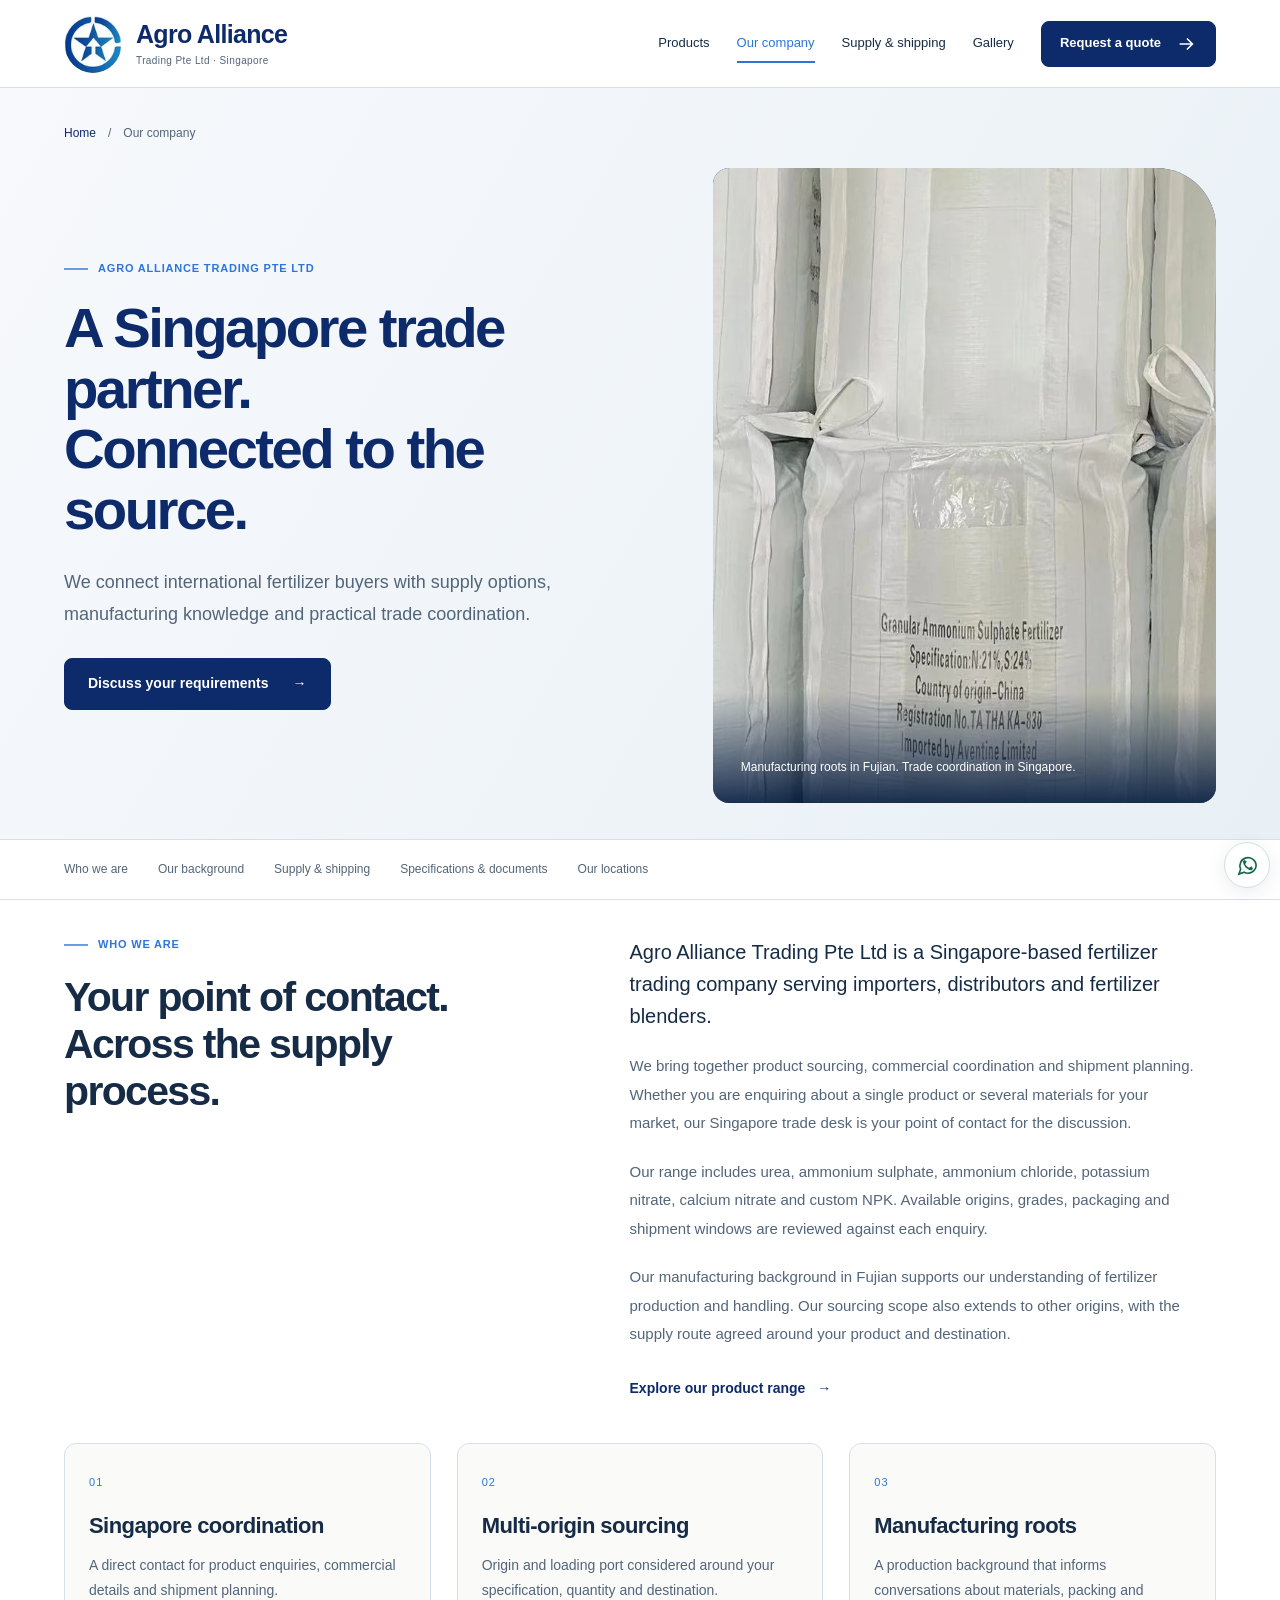
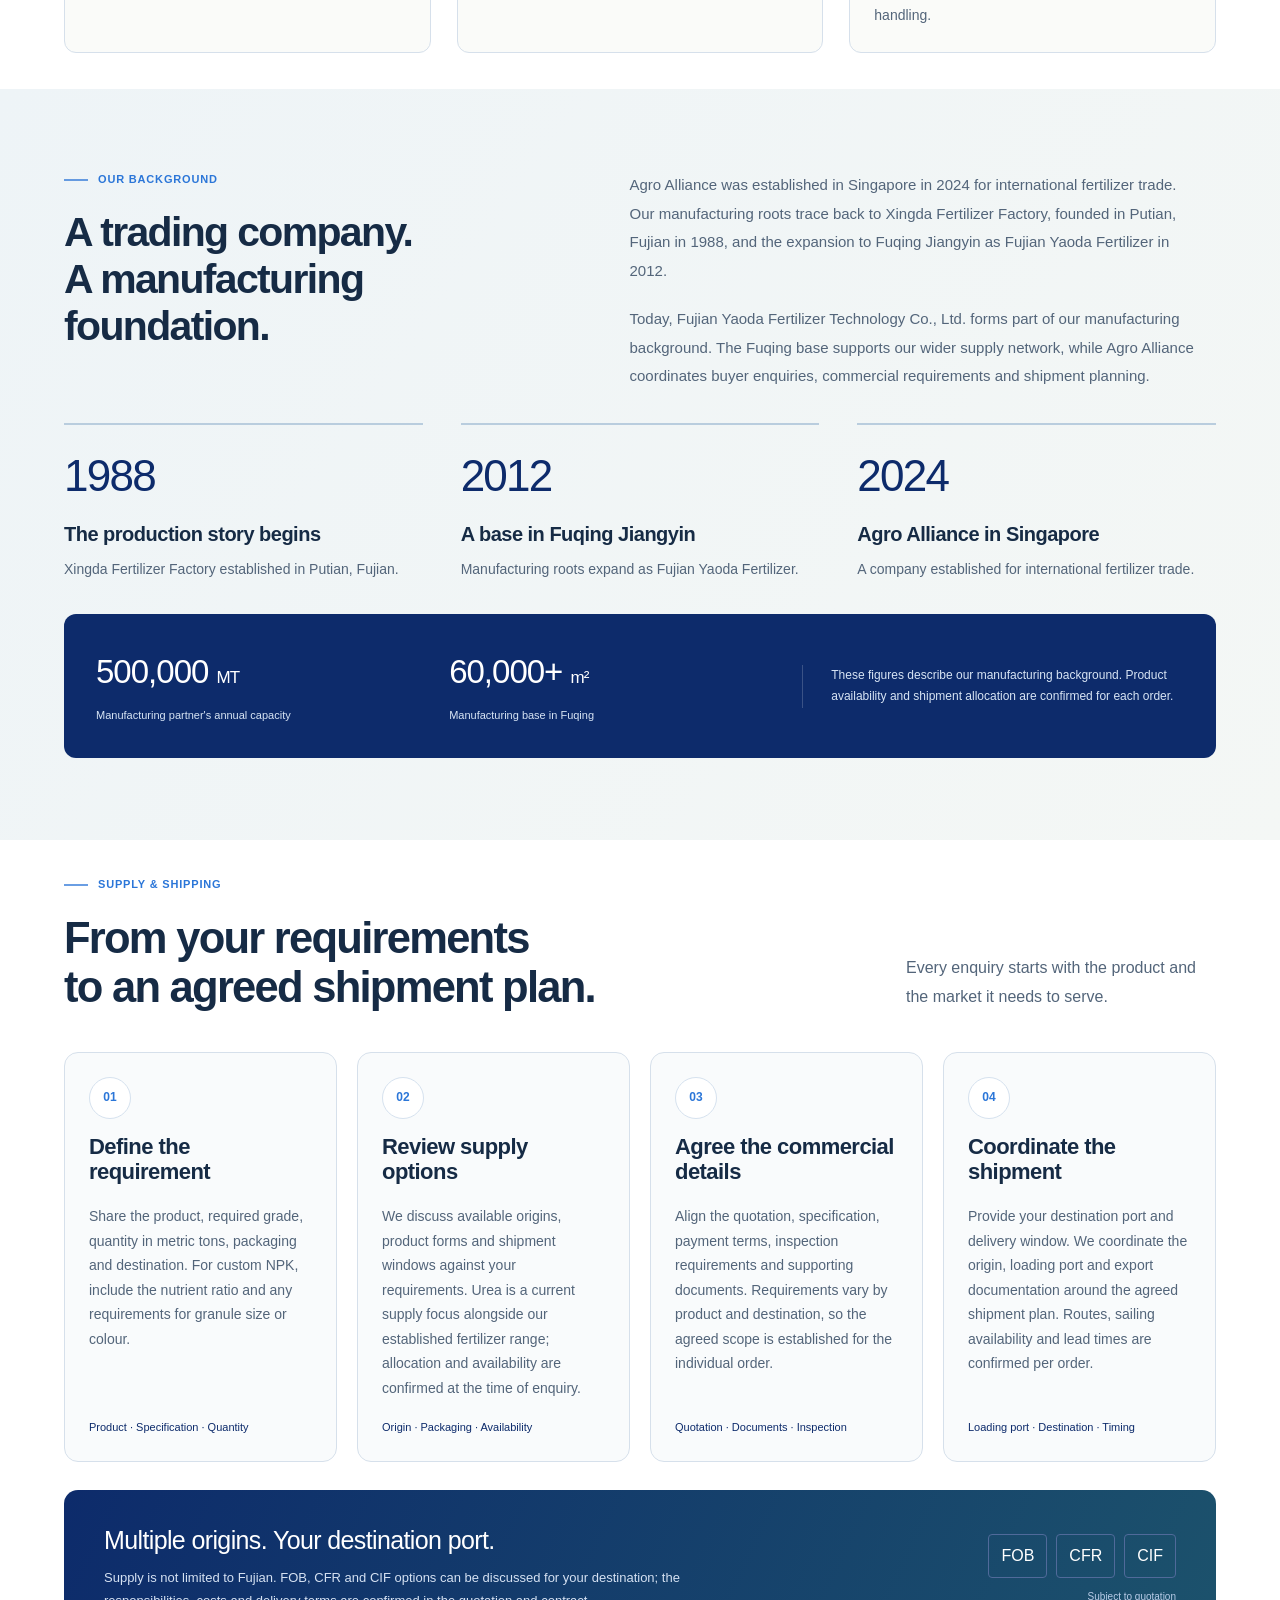
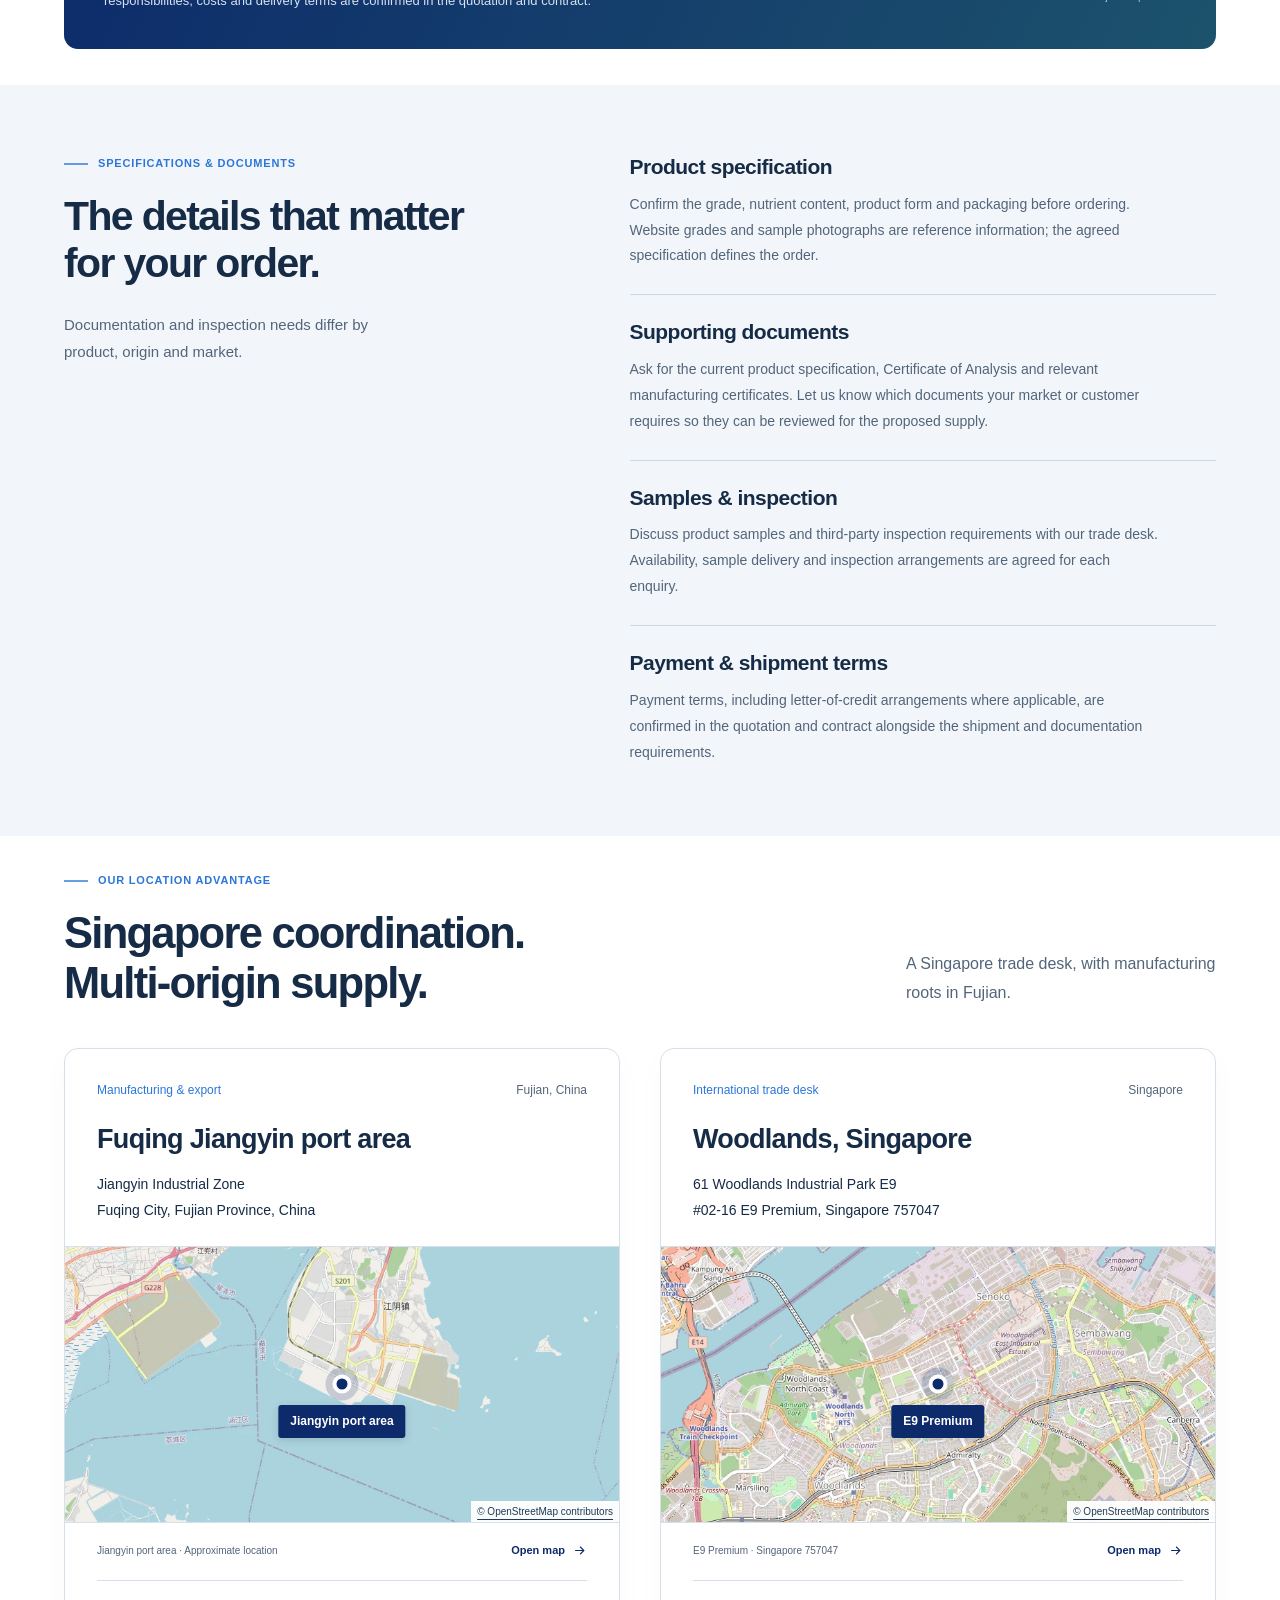
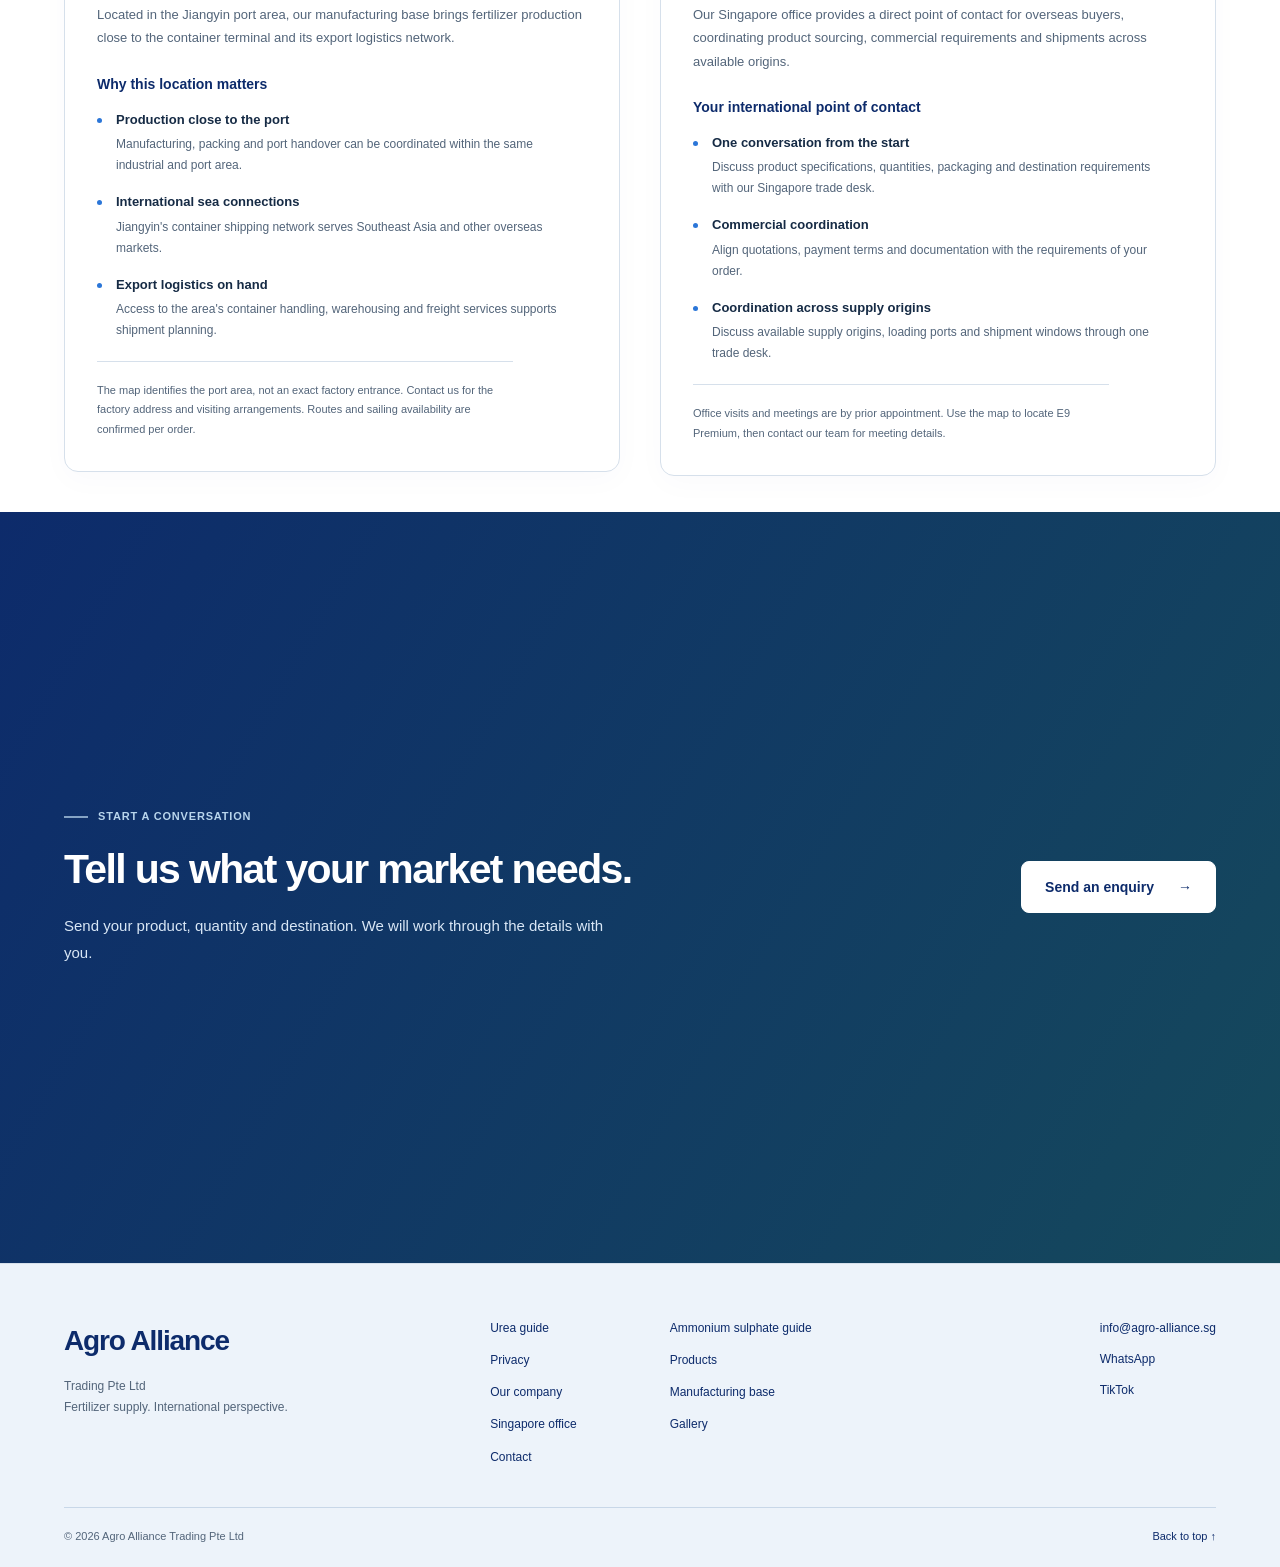
==== commit fdd220b9: "Publish approved product SEO pages and enquiry improvements — 2026-10-30 SGT Add independent urea an" ====
--- a/company.html
+++ b/company.html
@@ -1,119 +1,122 @@
-<!doctype html>
-<html lang="en">
-<head>
-<meta charset="utf-8">
-<meta name="viewport" content="width=device-width,initial-scale=1">
-<title>Our Company &amp; Supply | Agro Alliance</title>
-<meta name="description" content="About Agro Alliance: Singapore-based fertilizer trade, multi-origin sourcing, manufacturing roots in Fujian and shipment coordination.">
-<meta name="theme-color" content="#0d2b6b">
-<link rel="canonical" href="https://agro-alliance.sg/company.html">
-<link rel="icon" href="assets/favicon-96.png" type="image/png" sizes="96x96">
-<meta property="og:type" content="website">
-<meta property="og:site_name" content="Agro Alliance">
-<meta property="og:url" content="https://agro-alliance.sg/company.html">
-<meta property="og:title" content="Our Company &amp; Supply | Agro Alliance">
-<meta property="og:description" content="About Agro Alliance: Singapore-based fertilizer trade, multi-origin sourcing, manufacturing roots in Fujian and shipment coordination.">
-<meta property="og:image" content="https://agro-alliance.sg/assets/optimized/warehouse-loader-truck.webp">
-<meta property="og:image:alt" content="Fertilizer warehouse and loading operations in Fujian">
-<meta property="og:locale" content="en_SG">
-<meta name="twitter:card" content="summary_large_image">
-<link rel="stylesheet" href="assets/site.css?v=20261026-assets-preview">
-
-<script type="application/ld+json">{"@context":"https://schema.org","@graph":[{"@type":"WebSite","@id":"https://agro-alliance.sg/#website","name":"Agro Alliance","alternateName":["Agro Alliance Trading","Agro Alliance Trading Pte Ltd"],"url":"https://agro-alliance.sg/","inLanguage":"en","publisher":{"@id":"https://agro-alliance.sg/#organization"}},{"@type":"Organization","name":"Agro Alliance","url":"https://agro-alliance.sg/","logo":{"@type":"ImageObject","url":"https://agro-alliance.sg/assets/brand-logo.jpg","contentUrl":"https://agro-alliance.sg/assets/brand-logo.jpg","width":200,"height":200},"email":"info@agro-alliance.sg","telephone":"+65-9030-5772","address":{"@type":"PostalAddress","streetAddress":"61 Woodlands Industrial Park E9, #02-16 E9 Premium","postalCode":"757047","addressLocality":"Singapore","addressCountry":"SG"},"sameAs":["https://www.tiktok.com/@agro_alliance"],"@id":"https://agro-alliance.sg/#organization","legalName":"Agro Alliance Trading Pte Ltd","alternateName":"Agro Alliance Trading"}]}</script>
-<script src="assets/site.js?v=20261026-assets-preview" defer></script>
-<noscript><style>#quote-form,.menu-toggle,.filters,.gallery-controls{display:none}.site-header{height:auto}.site-header nav{display:flex;position:static;box-shadow:none;flex-wrap:wrap}.nav-wrap{flex-wrap:wrap;padding-block:16px}.gallery-stage{height:auto}.gallery-slide,.gallery-slide[hidden]{display:block!important;height:360px;margin-bottom:20px}</style></noscript>
-</head>
-<body class="company-page">
-<a class="skip-link" href="#main">Skip to content</a>
-<header class="site-header">
-  <span class="reading-progress" aria-hidden="true"></span>
-  <div class="nav-wrap container">
-    <a class="brand" href="index.html" aria-label="Agro Alliance home"><span class="brand-symbol"><img src="assets/brand-logo.jpg" width="200" height="200" alt=""></span><span><strong>Agro Alliance</strong><small>Trading Pte Ltd · Singapore</small></span></a>
-    <button class="menu-toggle" type="button" aria-expanded="false" aria-controls="main-nav"><span>Menu</span><svg viewBox="0 0 24 24" fill="none" stroke="currentColor" stroke-width="1.8" aria-hidden="true"><path d="M4 7h16M4 12h16M4 17h16"/></svg></button>
-    <nav id="main-nav" aria-label="Main navigation">
-      <a href="index.html#products">Products</a><a href="company.html" aria-current="page">Our company</a><a href="#capabilities">Supply & shipping</a><a href="index.html#gallery">Gallery</a><a class="button button-small" href="index.html#contact">Request a quote <svg viewBox="0 0 24 24" fill="none" stroke="currentColor" stroke-width="1.7" aria-hidden="true"><path d="M5 12h14M13 6l6 6-6 6"/></svg></a>
-    </nav>
-  </div>
-</header>
-<main id="main">
-<section class="company-hero" id="top" aria-labelledby="company-title">
-  <div class="container">
-    <nav class="breadcrumbs" aria-label="Breadcrumb"><a href="index.html">Home</a><span aria-hidden="true">/</span><span aria-current="page">Our company</span></nav>
-    <div class="company-hero-grid">
-      <div class="company-introduction"><p class="section-label">Agro Alliance Trading Pte Ltd</p><h1 id="company-title">A Singapore trade partner.<br>Connected to the source.</h1><p class="company-lead">We connect international fertilizer buyers with supply options, manufacturing knowledge and practical trade coordination.</p><a class="button" href="index.html#contact">Discuss your requirements <span aria-hidden="true">&rarr;</span></a></div>
-      <figure class="company-hero-photo"><img src="assets/optimized/bulk-bags-ammonium-sulphate.webp" alt="Bulk bags of ammonium sulphate at our manufacturing base" width="900" height="1100" fetchpriority="high"><figcaption>Manufacturing roots in Fujian. Trade coordination in Singapore.</figcaption></figure>
-    </div>
-  </div>
-</section>
-<nav class="company-chapters" aria-label="On this page"><div class="container"><a href="#overview">Who we are</a><a href="#heritage">Our background</a><a href="#capabilities">Supply &amp; shipping</a><a href="#documents">Specifications &amp; documents</a><a href="#locations">Our locations</a></div></nav>
-
-<section class="section company-overview" id="overview" aria-labelledby="overview-title"><div class="container editorial-grid">
-  <div><p class="section-label">Who we are</p><h2 id="overview-title">Your point of contact.<br>Across the supply process.</h2></div>
-  <div class="editorial-copy"><p class="lead-copy">Agro Alliance Trading Pte Ltd is a Singapore-based fertilizer trading company serving importers, distributors and fertilizer blenders.</p><p>We bring together product sourcing, commercial coordination and shipment planning. Whether you are enquiring about a single product or several materials for your market, our Singapore trade desk is your point of contact for the discussion.</p><p>Our range includes urea, ammonium sulphate, ammonium chloride, potassium nitrate, calcium nitrate and custom NPK. Available origins, grades, packaging and shipment windows are reviewed against each enquiry.</p><p>Our manufacturing background in Fujian supports our understanding of fertilizer production and handling. Our sourcing scope also extends to other origins, with the supply route agreed around your product and destination.</p><a class="text-link" href="index.html#products">Explore our product range <span aria-hidden="true">&rarr;</span></a></div>
-</div><div class="container company-pillars"><article><span class="pillar-index">01</span><h3>Singapore coordination</h3><p>A direct contact for product enquiries, commercial details and shipment planning.</p></article><article><span class="pillar-index">02</span><h3>Multi-origin sourcing</h3><p>Origin and loading port considered around your specification, quantity and destination.</p></article><article><span class="pillar-index">03</span><h3>Manufacturing roots</h3><p>A production background that informs conversations about materials, packing and handling.</p></article></div></section>
-
-<section class="section company-heritage" id="heritage" aria-labelledby="heritage-title"><div class="container">
-  <div class="editorial-grid"><div><p class="section-label">Our background</p><h2 id="heritage-title">A trading company.<br>A manufacturing foundation.</h2></div><div class="editorial-copy"><p>Agro Alliance was established in Singapore in 2024 for international fertilizer trade. Our manufacturing roots trace back to Xingda Fertilizer Factory, founded in Putian, Fujian in 1988, and the expansion to Fuqing Jiangyin as Fujian Yaoda Fertilizer in 2012.</p><p>Today, Fujian Yaoda Fertilizer Technology Co., Ltd. forms part of our manufacturing background. The Fuqing base supports our wider supply network, while Agro Alliance coordinates buyer enquiries, commercial requirements and shipment planning.</p></div></div>
-  <ol class="heritage-timeline" id="news"><li><strong>1988</strong><h3>The production story begins</h3><p>Xingda Fertilizer Factory established in Putian, Fujian.</p></li><li><strong>2012</strong><h3>A base in Fuqing Jiangyin</h3><p>Manufacturing roots expand as Fujian Yaoda Fertilizer.</p></li><li><strong>2024</strong><h3>Agro Alliance in Singapore</h3><p>A company established for international fertilizer trade.</p></li></ol>
-  <div class="heritage-facts"><div><strong>500,000 <span>MT</span></strong><p>Manufacturing partner's annual capacity</p></div><div><strong>60,000+ <span>m&sup2;</span></strong><p>Manufacturing base in Fuqing</p></div><p class="heritage-context">These figures describe our manufacturing background. Product availability and shipment allocation are confirmed for each order.</p></div>
-</div></section>
-
-<section class="section supply-section company-supply" id="capabilities" aria-labelledby="supply-title"><div class="container">
-  <div class="section-heading"><div><p class="section-label">Supply &amp; shipping</p><h2 id="supply-title">From your requirements<br>to an agreed shipment plan.</h2></div><p>Every enquiry starts with the product and the market it needs to serve.</p></div>
-  <ol class="company-process">
-    <li><span class="step-number">01</span><div><h3>Define the requirement</h3><p>Share the product, required grade, quantity in metric tons, packaging and destination. For custom NPK, include the nutrient ratio and any requirements for granule size or colour.</p><span class="process-note">Product &middot; Specification &middot; Quantity</span></div></li>
-    <li><span class="step-number">02</span><div><h3>Review supply options</h3><p>We discuss available origins, product forms and shipment windows against your requirements. Urea is a current supply focus alongside our established fertilizer range; allocation and availability are confirmed at the time of enquiry.</p><span class="process-note">Origin &middot; Packaging &middot; Availability</span></div></li>
-    <li><span class="step-number">03</span><div><h3>Agree the commercial details</h3><p>Align the quotation, specification, payment terms, inspection requirements and supporting documents. Requirements vary by product and destination, so the agreed scope is established for the individual order.</p><span class="process-note">Quotation &middot; Documents &middot; Inspection</span></div></li>
-    <li><span class="step-number">04</span><div><h3>Coordinate the shipment</h3><p>Provide your destination port and delivery window. We coordinate the origin, loading port and export documentation around the agreed shipment plan. Routes, sailing availability and lead times are confirmed per order.</p><span class="process-note">Loading port &middot; Destination &middot; Timing</span></div></li>
-  </ol>
-  <div class="shipping-band" id="markets"><div><h3>Multiple origins. Your destination port.</h3><p>Supply is not limited to Fujian. FOB, CFR and CIF options can be discussed for your destination; the responsibilities, costs and delivery terms are confirmed in the quotation and contract.</p></div><div class="shipping-terms"><span>FOB</span><span>CFR</span><span>CIF</span><small>Subject to quotation</small></div></div>
-</div></section>
-
-<section class="section company-documents" id="documents" aria-labelledby="documents-title"><div class="container editorial-grid">
-  <div><p class="section-label">Specifications &amp; documents</p><h2 id="documents-title">The details that matter<br>for your order.</h2><p class="editorial-aside">Documentation and inspection needs differ by product, origin and market.</p></div>
-  <div class="document-list" id="certifications"><article><h3>Product specification</h3><p>Confirm the grade, nutrient content, product form and packaging before ordering. Website grades and sample photographs are reference information; the agreed specification defines the order.</p></article><article><h3>Supporting documents</h3><p>Ask for the current product specification, Certificate of Analysis and relevant manufacturing certificates. Let us know which documents your market or customer requires so they can be reviewed for the proposed supply.</p></article><article><h3>Samples &amp; inspection</h3><p>Discuss product samples and third-party inspection requirements with our trade desk. Availability, sample delivery and inspection arrangements are agreed for each enquiry.</p></article><article><h3>Payment &amp; shipment terms</h3><p>Payment terms, including letter-of-credit arrangements where applicable, are confirmed in the quotation and contract alongside the shipment and documentation requirements.</p></article></div>
-</div></section>
-<section class="section locations-section" id="locations" aria-labelledby="locations-title">
-<div class="container">
-  <div class="section-heading"><div><p class="section-label">Our location advantage</p><h2 id="locations-title">Singapore coordination.<br>Multi-origin supply.</h2></div><p>A Singapore trade desk, with manufacturing roots in Fujian.</p></div>
-  <div class="locations-grid">
-    <article class="location" id="factory-location">
-      <div class="location-top"><span>Manufacturing & export</span><span>Fujian, China</span></div>
-      <h3>Fuqing Jiangyin port area</h3>
-      <address>Jiangyin Industrial Zone<br>Fuqing City, Fujian Province, China</address>
-      <div class="location-map-frame"><a class="static-map" href="https://www.google.com/maps/search/?api=1&amp;query=Jiangyin%20Port%2C%20Fuqing%2C%20Fujian%2C%20China" target="_blank" rel="noopener" aria-label="Open interactive map: Jiangyin port area"><img src="assets/optimized/map-jiangyin.webp" width="800" height="400" loading="lazy" alt="Street map showing Jiangyin port area and the surrounding area"><span class="map-pin" aria-hidden="true"></span><span class="map-place-label">Jiangyin port area</span></a><a class="map-attribution" href="https://www.openstreetmap.org/copyright" target="_blank" rel="noopener">© OpenStreetMap contributors</a></div>
-      <div class="map-caption"><span>Jiangyin port area · Approximate location</span><a href="https://www.google.com/maps/search/?api=1&amp;query=Jiangyin%20Port%2C%20Fuqing%2C%20Fujian%2C%20China" target="_blank" rel="noopener">Open map <svg viewBox="0 0 24 24" fill="none" stroke="currentColor" stroke-width="1.7" aria-hidden="true"><path d="M5 12h14M13 6l6 6-6 6"/></svg></a></div>
-<div class="company-location-detail">      <p class="location-intro">Located in the Jiangyin port area, our manufacturing base brings fertilizer production close to the container terminal and its export logistics network.</p>
-      <div class="location-benefits"><h4>Why this location matters</h4><ul>
-        <li><strong>Production close to the port</strong><p>Manufacturing, packing and port handover can be coordinated within the same industrial and port area.</p></li>
-        <li><strong>International sea connections</strong><p>Jiangyin's container shipping network serves Southeast Asia and other overseas markets.</p></li>
-        <li><strong>Export logistics on hand</strong><p>Access to the area's container handling, warehousing and freight services supports shipment planning.</p></li>
-      </ul></div>
-      <p class="location-note">The map identifies the port area, not an exact factory entrance. Contact us for the factory address and visiting arrangements. Routes and sailing availability are confirmed per order.</p>
-    </div>
-    </article>
-    <article class="location" id="office-location">
-      <div class="location-top"><span>International trade desk</span><span>Singapore</span></div>
-      <h3>Woodlands, Singapore</h3>
-      <address>61 Woodlands Industrial Park E9<br>#02-16 E9 Premium, Singapore 757047</address>
-      <div class="location-map-frame"><a class="static-map" href="https://www.google.com/maps/search/?api=1&amp;query=61%20Woodlands%20Industrial%20Park%20E9%2C%20Singapore%20757047" target="_blank" rel="noopener" aria-label="Open interactive map: E9 Premium"><img src="assets/optimized/map-woodlands.webp" width="800" height="400" loading="lazy" alt="Street map showing E9 Premium and the surrounding area"><span class="map-pin" aria-hidden="true"></span><span class="map-place-label">E9 Premium</span></a><a class="map-attribution" href="https://www.openstreetmap.org/copyright" target="_blank" rel="noopener">© OpenStreetMap contributors</a></div>
-      <div class="map-caption"><span>E9 Premium · Singapore 757047</span><a href="https://www.google.com/maps/search/?api=1&amp;query=61%20Woodlands%20Industrial%20Park%20E9%2C%20Singapore%20757047" target="_blank" rel="noopener">Open map <svg viewBox="0 0 24 24" fill="none" stroke="currentColor" stroke-width="1.7" aria-hidden="true"><path d="M5 12h14M13 6l6 6-6 6"/></svg></a></div>
-<div class="company-location-detail">      <p class="location-intro">Our Singapore office provides a direct point of contact for overseas buyers, coordinating product sourcing, commercial requirements and shipments across available origins.</p>
-      <div class="location-benefits"><h4>Your international point of contact</h4><ul>
-        <li><strong>One conversation from the start</strong><p>Discuss product specifications, quantities, packaging and destination requirements with our Singapore trade desk.</p></li>
-        <li><strong>Commercial coordination</strong><p>Align quotations, payment terms and documentation with the requirements of your order.</p></li>
-        <li><strong>Coordination across supply origins</strong><p>Discuss available supply origins, loading ports and shipment windows through one trade desk.</p></li>
-      </ul></div>
-      <p class="location-note">Office visits and meetings are by prior appointment. Use the map to locate E9 Premium, then contact our team for meeting details.</p>
-    </div>
-    </article>
-  </div>
-</div>
-</section>
-<section class="section company-cta"><div class="container"><div><p class="section-label">Start a conversation</p><h2>Tell us what your market needs.</h2><p>Send your product, quantity and destination. We will work through the details with you.</p></div><a class="button" href="index.html#contact">Send an enquiry <span aria-hidden="true">&rarr;</span></a></div></section>
-</main>
-<footer class="site-footer"><div class="container"><div class="footer-top"><div><a class="footer-brand" href="#top">Agro Alliance</a><p>Trading Pte Ltd<br>Fertilizer supply. International perspective.</p></div><div class="footer-nav"><a href="index.html#products">Products</a><a href="company.html">Our company</a><a href="#factory-location">Manufacturing base</a><a href="#office-location">Singapore office</a><a href="index.html#gallery">Gallery</a><a href="index.html#contact">Contact</a></div><div class="footer-contact"><a href="mailto:info@agro-alliance.sg">info@agro-alliance.sg</a><a href="https://wa.me/6590305772" target="_blank" rel="noopener">WhatsApp</a><a href="https://www.tiktok.com/@agro_alliance" target="_blank" rel="noopener">TikTok</a></div></div><div class="footer-bottom"><span>© <span id="copyright-year">2026</span> Agro Alliance Trading Pte Ltd</span><a href="#top">Back to top ↑</a></div></div></footer>
-<a class="floating-contact" href="https://wa.me/6590305772?text=Hello%20Agro%20Alliance%2C%20I%20would%20like%20to%20enquire%20about%20fertilizer%20supply." target="_blank" rel="noopener" aria-label="Chat with Agro Alliance on WhatsApp"><svg viewBox="0 0 24 24" fill="none" stroke="currentColor" stroke-width="1.7" aria-hidden="true"><path d="M21 11.5a8.5 8.5 0 0 1-12.5 7.5L3 21l1.8-5.2A8.5 8.5 0 1 1 21 11.5Z"/><path d="M8 7c0 5 4 9 9 9M8 7l2 1-1 2m8 6-1-2-2 1"/></svg><span>WhatsApp</span></a>
-</body>
-</html>
-
+<!doctype html>
+<html lang="en">
+<head>
+<meta charset="utf-8">
+<meta name="viewport" content="width=device-width,initial-scale=1">
+<title>Our Company &amp; Supply | Agro Alliance</title>
+<meta name="description" content="About Agro Alliance: Singapore-based fertilizer trade, multi-origin sourcing, manufacturing roots in Fujian and shipment coordination.">
+<meta name="theme-color" content="#0d2b6b">
+<link rel="canonical" href="https://agro-alliance.sg/company.html">
+<link rel="icon" href="assets/favicon-96.png" type="image/png" sizes="96x96">
+<meta property="og:type" content="website">
+<meta property="og:site_name" content="Agro Alliance">
+<meta property="og:url" content="https://agro-alliance.sg/company.html">
+<meta property="og:title" content="Our Company &amp; Supply | Agro Alliance">
+<meta property="og:description" content="About Agro Alliance: Singapore-based fertilizer trade, multi-origin sourcing, manufacturing roots in Fujian and shipment coordination.">
+<meta property="og:image" content="https://agro-alliance.sg/assets/optimized/warehouse-loader-truck.webp">
+<meta property="og:image:alt" content="Fertilizer warehouse and loading operations in Fujian">
+<meta property="og:locale" content="en_SG">
+<meta name="twitter:card" content="summary_large_image">
+<link rel="stylesheet" href="assets/site.css?v=20261029-enquiry-seo">
+
+<script type="application/ld+json">{"@context":"https://schema.org","@graph":[{"@type":"WebSite","@id":"https://agro-alliance.sg/#website","name":"Agro Alliance","alternateName":["Agro Alliance Trading","Agro Alliance Trading Pte Ltd"],"url":"https://agro-alliance.sg/","inLanguage":"en","publisher":{"@id":"https://agro-alliance.sg/#organization"}},{"@type":"Organization","name":"Agro Alliance","url":"https://agro-alliance.sg/","logo":{"@type":"ImageObject","url":"https://agro-alliance.sg/assets/brand-logo.jpg","contentUrl":"https://agro-alliance.sg/assets/brand-logo.jpg","width":200,"height":200},"email":"info@agro-alliance.sg","telephone":"+65-9030-5772","address":{"@type":"PostalAddress","streetAddress":"61 Woodlands Industrial Park E9, #02-16 E9 Premium","postalCode":"757047","addressLocality":"Singapore","addressCountry":"SG"},"sameAs":["https://www.tiktok.com/@agro_alliance"],"@id":"https://agro-alliance.sg/#organization","legalName":"Agro Alliance Trading Pte Ltd","alternateName":"Agro Alliance Trading"}]}</script>
+<script src="assets/site-config.js?v=20261029-enquiry-seo" defer></script>
+<script src="assets/analytics.js?v=20261029-enquiry-seo" defer></script>
+<script src="assets/site.js?v=20261029-enquiry-seo" defer></script>
+<noscript><style>#quote-form,.menu-toggle,.filters,.gallery-controls{display:none}.site-header{height:auto}.site-header nav{display:flex;position:static;box-shadow:none;flex-wrap:wrap}.nav-wrap{flex-wrap:wrap;padding-block:16px}.gallery-stage{height:auto}.gallery-slide,.gallery-slide[hidden]{display:block!important;height:360px;margin-bottom:20px}</style></noscript>
+<link rel="stylesheet" href="assets/growth.css?v=20261029-enquiry-seo">
+</head>
+<body class="company-page">
+<a class="skip-link" href="#main">Skip to content</a>
+<header class="site-header">
+  <span class="reading-progress" aria-hidden="true"></span>
+  <div class="nav-wrap container">
+    <a class="brand" href="index.html" aria-label="Agro Alliance home"><span class="brand-symbol"><img src="assets/brand-logo.jpg" width="200" height="200" alt=""></span><span><strong>Agro Alliance</strong><small>Trading Pte Ltd · Singapore</small></span></a>
+    <button class="menu-toggle" type="button" aria-expanded="false" aria-controls="main-nav"><span>Menu</span><svg viewBox="0 0 24 24" fill="none" stroke="currentColor" stroke-width="1.8" aria-hidden="true"><path d="M4 7h16M4 12h16M4 17h16"/></svg></button>
+    <nav id="main-nav" aria-label="Main navigation">
+      <a href="index.html#products">Products</a><a href="company.html" aria-current="page">Our company</a><a href="#capabilities">Supply & shipping</a><a href="index.html#gallery">Gallery</a><a class="button button-small" href="index.html#contact">Request a quote <svg viewBox="0 0 24 24" fill="none" stroke="currentColor" stroke-width="1.7" aria-hidden="true"><path d="M5 12h14M13 6l6 6-6 6"/></svg></a>
+    </nav>
+  </div>
+</header>
+<main id="main">
+<section class="company-hero" id="top" aria-labelledby="company-title">
+  <div class="container">
+    <nav class="breadcrumbs" aria-label="Breadcrumb"><a href="index.html">Home</a><span aria-hidden="true">/</span><span aria-current="page">Our company</span></nav>
+    <div class="company-hero-grid">
+      <div class="company-introduction"><p class="section-label">Agro Alliance Trading Pte Ltd</p><h1 id="company-title">A Singapore trade partner.<br>Connected to the source.</h1><p class="company-lead">We connect international fertilizer buyers with supply options, manufacturing knowledge and practical trade coordination.</p><a class="button" href="index.html#contact">Discuss your requirements <span aria-hidden="true">&rarr;</span></a></div>
+      <figure class="company-hero-photo"><img src="assets/optimized/bulk-bags-ammonium-sulphate.webp" alt="Bulk bags of ammonium sulphate at our manufacturing base" width="900" height="1100" fetchpriority="high"><figcaption>Manufacturing roots in Fujian. Trade coordination in Singapore.</figcaption></figure>
+    </div>
+  </div>
+</section>
+<nav class="company-chapters" aria-label="On this page"><div class="container"><a href="#overview">Who we are</a><a href="#heritage">Our background</a><a href="#capabilities">Supply &amp; shipping</a><a href="#documents">Specifications &amp; documents</a><a href="#locations">Our locations</a></div></nav>
+
+<section class="section company-overview" id="overview" aria-labelledby="overview-title"><div class="container editorial-grid">
+  <div><p class="section-label">Who we are</p><h2 id="overview-title">Your point of contact.<br>Across the supply process.</h2></div>
+  <div class="editorial-copy"><p class="lead-copy">Agro Alliance Trading Pte Ltd is a Singapore-based fertilizer trading company serving importers, distributors and fertilizer blenders.</p><p>We bring together product sourcing, commercial coordination and shipment planning. Whether you are enquiring about a single product or several materials for your market, our Singapore trade desk is your point of contact for the discussion.</p><p>Our range includes urea, ammonium sulphate, ammonium chloride, potassium nitrate, calcium nitrate and custom NPK. Available origins, grades, packaging and shipment windows are reviewed against each enquiry.</p><p>Our manufacturing background in Fujian supports our understanding of fertilizer production and handling. Our sourcing scope also extends to other origins, with the supply route agreed around your product and destination.</p><a class="text-link" href="index.html#products">Explore our product range <span aria-hidden="true">&rarr;</span></a></div>
+</div><div class="container company-pillars"><article><span class="pillar-index">01</span><h3>Singapore coordination</h3><p>A direct contact for product enquiries, commercial details and shipment planning.</p></article><article><span class="pillar-index">02</span><h3>Multi-origin sourcing</h3><p>Origin and loading port considered around your specification, quantity and destination.</p></article><article><span class="pillar-index">03</span><h3>Manufacturing roots</h3><p>A production background that informs conversations about materials, packing and handling.</p></article></div></section>
+
+<section class="section company-heritage" id="heritage" aria-labelledby="heritage-title"><div class="container">
+  <div class="editorial-grid"><div><p class="section-label">Our background</p><h2 id="heritage-title">A trading company.<br>A manufacturing foundation.</h2></div><div class="editorial-copy"><p>Agro Alliance was established in Singapore in 2024 for international fertilizer trade. Our manufacturing roots trace back to Xingda Fertilizer Factory, founded in Putian, Fujian in 1988, and the expansion to Fuqing Jiangyin as Fujian Yaoda Fertilizer in 2012.</p><p>Today, Fujian Yaoda Fertilizer Technology Co., Ltd. forms part of our manufacturing background. The Fuqing base supports our wider supply network, while Agro Alliance coordinates buyer enquiries, commercial requirements and shipment planning.</p></div></div>
+  <ol class="heritage-timeline" id="news"><li><strong>1988</strong><h3>The production story begins</h3><p>Xingda Fertilizer Factory established in Putian, Fujian.</p></li><li><strong>2012</strong><h3>A base in Fuqing Jiangyin</h3><p>Manufacturing roots expand as Fujian Yaoda Fertilizer.</p></li><li><strong>2024</strong><h3>Agro Alliance in Singapore</h3><p>A company established for international fertilizer trade.</p></li></ol>
+  <div class="heritage-facts"><div><strong>500,000 <span>MT</span></strong><p>Manufacturing partner's annual capacity</p></div><div><strong>60,000+ <span>m&sup2;</span></strong><p>Manufacturing base in Fuqing</p></div><p class="heritage-context">These figures describe our manufacturing background. Product availability and shipment allocation are confirmed for each order.</p></div>
+</div></section>
+
+<section class="section supply-section company-supply" id="capabilities" aria-labelledby="supply-title"><div class="container">
+  <div class="section-heading"><div><p class="section-label">Supply &amp; shipping</p><h2 id="supply-title">From your requirements<br>to an agreed shipment plan.</h2></div><p>Every enquiry starts with the product and the market it needs to serve.</p></div>
+  <ol class="company-process">
+    <li><span class="step-number">01</span><div><h3>Define the requirement</h3><p>Share the product, required grade, quantity in metric tons, packaging and destination. For custom NPK, include the nutrient ratio and any requirements for granule size or colour.</p><span class="process-note">Product &middot; Specification &middot; Quantity</span></div></li>
+    <li><span class="step-number">02</span><div><h3>Review supply options</h3><p>We discuss available origins, product forms and shipment windows against your requirements. Urea is a current supply focus alongside our established fertilizer range; allocation and availability are confirmed at the time of enquiry.</p><span class="process-note">Origin &middot; Packaging &middot; Availability</span></div></li>
+    <li><span class="step-number">03</span><div><h3>Agree the commercial details</h3><p>Align the quotation, specification, payment terms, inspection requirements and supporting documents. Requirements vary by product and destination, so the agreed scope is established for the individual order.</p><span class="process-note">Quotation &middot; Documents &middot; Inspection</span></div></li>
+    <li><span class="step-number">04</span><div><h3>Coordinate the shipment</h3><p>Provide your destination port and delivery window. We coordinate the origin, loading port and export documentation around the agreed shipment plan. Routes, sailing availability and lead times are confirmed per order.</p><span class="process-note">Loading port &middot; Destination &middot; Timing</span></div></li>
+  </ol>
+  <div class="shipping-band" id="markets"><div><h3>Multiple origins. Your destination port.</h3><p>Supply is not limited to Fujian. FOB, CFR and CIF options can be discussed for your destination; the responsibilities, costs and delivery terms are confirmed in the quotation and contract.</p></div><div class="shipping-terms"><span>FOB</span><span>CFR</span><span>CIF</span><small>Subject to quotation</small></div></div>
+</div></section>
+
+<section class="section company-documents" id="documents" aria-labelledby="documents-title"><div class="container editorial-grid">
+  <div><p class="section-label">Specifications &amp; documents</p><h2 id="documents-title">The details that matter<br>for your order.</h2><p class="editorial-aside">Documentation and inspection needs differ by product, origin and market.</p></div>
+  <div class="document-list" id="certifications"><article><h3>Product specification</h3><p>Confirm the grade, nutrient content, product form and packaging before ordering. Website grades and sample photographs are reference information; the agreed specification defines the order.</p></article><article><h3>Supporting documents</h3><p>Ask for the current product specification, Certificate of Analysis and relevant manufacturing certificates. Let us know which documents your market or customer requires so they can be reviewed for the proposed supply.</p></article><article><h3>Samples &amp; inspection</h3><p>Discuss product samples and third-party inspection requirements with our trade desk. Availability, sample delivery and inspection arrangements are agreed for each enquiry.</p></article><article><h3>Payment &amp; shipment terms</h3><p>Payment terms, including letter-of-credit arrangements where applicable, are confirmed in the quotation and contract alongside the shipment and documentation requirements.</p></article></div>
+</div></section>
+<section class="section locations-section" id="locations" aria-labelledby="locations-title">
+<div class="container">
+  <div class="section-heading"><div><p class="section-label">Our location advantage</p><h2 id="locations-title">Singapore coordination.<br>Multi-origin supply.</h2></div><p>A Singapore trade desk, with manufacturing roots in Fujian.</p></div>
+  <div class="locations-grid">
+    <article class="location" id="factory-location">
+      <div class="location-top"><span>Manufacturing & export</span><span>Fujian, China</span></div>
+      <h3>Fuqing Jiangyin port area</h3>
+      <address>Jiangyin Industrial Zone<br>Fuqing City, Fujian Province, China</address>
+      <div class="location-map-frame"><a class="static-map" href="https://www.google.com/maps/search/?api=1&amp;query=Jiangyin%20Port%2C%20Fuqing%2C%20Fujian%2C%20China" target="_blank" rel="noopener" aria-label="Open interactive map: Jiangyin port area"><img src="assets/optimized/map-jiangyin.webp" width="800" height="400" loading="lazy" alt="Street map showing Jiangyin port area and the surrounding area"><span class="map-pin" aria-hidden="true"></span><span class="map-place-label">Jiangyin port area</span></a><a class="map-attribution" href="https://www.openstreetmap.org/copyright" target="_blank" rel="noopener">© OpenStreetMap contributors</a></div>
+      <div class="map-caption"><span>Jiangyin port area · Approximate location</span><a href="https://www.google.com/maps/search/?api=1&amp;query=Jiangyin%20Port%2C%20Fuqing%2C%20Fujian%2C%20China" target="_blank" rel="noopener">Open map <svg viewBox="0 0 24 24" fill="none" stroke="currentColor" stroke-width="1.7" aria-hidden="true"><path d="M5 12h14M13 6l6 6-6 6"/></svg></a></div>
+<div class="company-location-detail">      <p class="location-intro">Located in the Jiangyin port area, our manufacturing base brings fertilizer production close to the container terminal and its export logistics network.</p>
+      <div class="location-benefits"><h4>Why this location matters</h4><ul>
+        <li><strong>Production close to the port</strong><p>Manufacturing, packing and port handover can be coordinated within the same industrial and port area.</p></li>
+        <li><strong>International sea connections</strong><p>Jiangyin's container shipping network serves Southeast Asia and other overseas markets.</p></li>
+        <li><strong>Export logistics on hand</strong><p>Access to the area's container handling, warehousing and freight services supports shipment planning.</p></li>
+      </ul></div>
+      <p class="location-note">The map identifies the port area, not an exact factory entrance. Contact us for the factory address and visiting arrangements. Routes and sailing availability are confirmed per order.</p>
+    </div>
+    </article>
+    <article class="location" id="office-location">
+      <div class="location-top"><span>International trade desk</span><span>Singapore</span></div>
+      <h3>Woodlands, Singapore</h3>
+      <address>61 Woodlands Industrial Park E9<br>#02-16 E9 Premium, Singapore 757047</address>
+      <div class="location-map-frame"><a class="static-map" href="https://www.google.com/maps/search/?api=1&amp;query=61%20Woodlands%20Industrial%20Park%20E9%2C%20Singapore%20757047" target="_blank" rel="noopener" aria-label="Open interactive map: E9 Premium"><img src="assets/optimized/map-woodlands.webp" width="800" height="400" loading="lazy" alt="Street map showing E9 Premium and the surrounding area"><span class="map-pin" aria-hidden="true"></span><span class="map-place-label">E9 Premium</span></a><a class="map-attribution" href="https://www.openstreetmap.org/copyright" target="_blank" rel="noopener">© OpenStreetMap contributors</a></div>
+      <div class="map-caption"><span>E9 Premium · Singapore 757047</span><a href="https://www.google.com/maps/search/?api=1&amp;query=61%20Woodlands%20Industrial%20Park%20E9%2C%20Singapore%20757047" target="_blank" rel="noopener">Open map <svg viewBox="0 0 24 24" fill="none" stroke="currentColor" stroke-width="1.7" aria-hidden="true"><path d="M5 12h14M13 6l6 6-6 6"/></svg></a></div>
+<div class="company-location-detail">      <p class="location-intro">Our Singapore office provides a direct point of contact for overseas buyers, coordinating product sourcing, commercial requirements and shipments across available origins.</p>
+      <div class="location-benefits"><h4>Your international point of contact</h4><ul>
+        <li><strong>One conversation from the start</strong><p>Discuss product specifications, quantities, packaging and destination requirements with our Singapore trade desk.</p></li>
+        <li><strong>Commercial coordination</strong><p>Align quotations, payment terms and documentation with the requirements of your order.</p></li>
+        <li><strong>Coordination across supply origins</strong><p>Discuss available supply origins, loading ports and shipment windows through one trade desk.</p></li>
+      </ul></div>
+      <p class="location-note">Office visits and meetings are by prior appointment. Use the map to locate E9 Premium, then contact our team for meeting details.</p>
+    </div>
+    </article>
+  </div>
+</div>
+</section>
+<section class="section company-cta"><div class="container"><div><p class="section-label">Start a conversation</p><h2>Tell us what your market needs.</h2><p>Send your product, quantity and destination. We will work through the details with you.</p></div><a class="button" href="index.html#contact">Send an enquiry <span aria-hidden="true">&rarr;</span></a></div></section>
+</main>
+<footer class="site-footer"><div class="container"><div class="footer-top"><div><a class="footer-brand" href="#top">Agro Alliance</a><p>Trading Pte Ltd<br>Fertilizer supply. International perspective.</p></div><div class="footer-nav"><a href="urea.html">Urea guide</a><a href="ammonium-sulphate.html">Ammonium sulphate guide</a><a href="privacy.html">Privacy</a><button type="button" data-analytics-settings hidden>Analytics preferences</button><a href="index.html#products">Products</a><a href="company.html">Our company</a><a href="#factory-location">Manufacturing base</a><a href="#office-location">Singapore office</a><a href="index.html#gallery">Gallery</a><a href="index.html#contact">Contact</a></div><div class="footer-contact"><a href="mailto:info@agro-alliance.sg">info@agro-alliance.sg</a><a href="https://wa.me/6590305772" target="_blank" rel="noopener">WhatsApp</a><a href="https://www.tiktok.com/@agro_alliance" target="_blank" rel="noopener">TikTok</a></div></div><div class="footer-bottom"><span>© <span id="copyright-year">2026</span> Agro Alliance Trading Pte Ltd</span><a href="#top">Back to top ↑</a></div></div></footer>
+<a class="floating-contact" href="https://wa.me/6590305772?text=Hello%20Agro%20Alliance%2C%20I%20would%20like%20to%20enquire%20about%20fertilizer%20supply." target="_blank" rel="noopener" aria-label="Chat with Agro Alliance on WhatsApp"><svg viewBox="0 0 24 24" fill="none" stroke="currentColor" stroke-width="1.7" aria-hidden="true"><path d="M21 11.5a8.5 8.5 0 0 1-12.5 7.5L3 21l1.8-5.2A8.5 8.5 0 1 1 21 11.5Z"/><path d="M8 7c0 5 4 9 9 9M8 7l2 1-1 2m8 6-1-2-2 1"/></svg><span>WhatsApp</span></a>
+</body>
+</html>
+
--- a/assets/growth.css
+++ b/assets/growth.css
@@ -0,0 +1,81 @@
+/* Enquiries and product guides, October 2026. */
+.home-page #quote-form.enquiry-form{display:block}
+.home-page #quote-form.enquiry-form>.form-grid{display:grid;grid-template-columns:minmax(0,1fr) minmax(0,1fr);gap:16px}
+.enquiry-form .form-grid{display:grid;grid-template-columns:1fr 1fr;gap:16px}
+.enquiry-form .form-intro{margin:8px 0 16px}
+.enquiry-form label small{color:var(--muted);font-weight:400}
+.enquiry-form .quantity-choice{display:flex;align-items:center;gap:9px;margin:8px 0 0;font-size:12px;font-weight:400;cursor:pointer}
+.enquiry-form .quantity-choice input{min-height:0;width:16px;height:16px;margin:0;accent-color:var(--navy)}
+#quote-form.enquiry-form .quantity-choice input{width:16px;min-width:16px;min-height:16px;height:16px;padding:0;margin:0;flex:none}
+.enquiry-form input:disabled{background:#edf1f5;color:#617086}
+.enquiry-form .field-hint{font-size:11px;color:var(--muted);margin-top:5px}
+.enquiry-form .enquiry-extras{border-block:1px solid var(--line);margin:7px 0 18px;padding:0}
+.enquiry-form .enquiry-extras summary{display:flex;justify-content:space-between;align-items:center;min-height:44px;font-size:13px;font-weight:600;color:var(--navy);list-style:none}
+.enquiry-extras summary::-webkit-details-marker{display:none}
+.enquiry-extras[open] summary span{transform:rotate(45deg)}
+.enquiry-extras .details-content{padding-top:10px}
+.enquiry-form .form-actions{display:grid;grid-template-columns:1fr;margin:0;gap:10px}
+.enquiry-form .form-actions .button{font-size:14px;min-height:48px;white-space:normal}
+.enquiry-form .form-alternatives{display:flex;align-items:center;justify-content:center;gap:8px 16px;flex-wrap:wrap;font-size:12px;color:var(--muted)}
+.form-alternatives button{padding:8px 3px;background:transparent;color:var(--navy);font-size:12px;font-weight:600;text-decoration:underline;text-underline-offset:4px;min-height:36px}
+.enquiry-form .form-privacy{font-size:11px;margin-top:12px}
+.enquiry-form .preview-note{padding:9px 12px;margin-bottom:16px;border:1px dashed #d29c34;background:#fff9e9;color:#6e4c0c;font-size:12px;border-radius:6px}
+.enquiry-form .form-status[data-state=success]{background:#e8f4ee;color:#215741;border-left:3px solid #39865d}
+.enquiry-form .form-status[data-state=error]{background:#fff1ee;color:#893c2d;border-left:3px solid #bc5c47}
+.enquiry-form .form-status[data-state=preview]{background:#fff9e9;color:#6e4c0c}
+.enquiry-form #new-enquiry{margin-top:12px;background:transparent;color:var(--navy);font-weight:600;text-decoration:underline;padding:8px 0}
+.enquiry-form .bot-trap{position:absolute!important;left:-10000px!important;width:1px;height:1px;overflow:hidden}
+.enquiry-form .fallback-actions{display:flex;flex-wrap:wrap;gap:10px;align-items:center;margin-top:12px;font-size:13px}
+.enquiry-form .fallback-actions button{background:var(--pale);color:var(--navy);padding:9px 12px;border-radius:5px}
+.product-guide-link{display:inline-block;margin-top:12px;color:var(--navy);font-size:13px;font-weight:600}
+.guide-links{display:flex;gap:12px;flex-wrap:wrap;font-size:12px;margin-top:8px;color:var(--muted)}
+.guide-links a{color:var(--navy);font-weight:600}
+.guide-page{background:#fbfcfe}
+.guide-hero{padding:30px 0 64px;background:linear-gradient(125deg,#edf3fa,#fff 65%)}
+.guide-hero .breadcrumbs{padding:0;margin-bottom:32px;flex-wrap:wrap}
+.guide-hero-grid{display:grid;grid-template-columns:1.05fr 1fr;gap:clamp(32px,5vw,90px);align-items:center}
+.guide-hero h1{color:var(--navy);font-size:clamp(42px,5vw,76px);font-weight:500;max-width:11ch}
+.guide-lead{color:var(--muted);font-size:18px;line-height:1.75;margin:24px 0;max-width:49ch}
+.guide-hero .hero-actions{margin-top:24px;display:flex;gap:16px;flex-wrap:wrap}
+.guide-image{border:1px solid #d8e3ed;border-radius:14px 42px 14px 14px;overflow:hidden;background:#f1f4f7}
+.guide-image img{width:100%;height:340px;object-fit:contain;background:#edf0f3}
+.guide-image figcaption{font-size:12px;padding:16px 20px;color:var(--muted);background:#fff}
+.guide-facts{display:grid;grid-template-columns:repeat(3,1fr);gap:16px;margin:30px 0 0}
+.guide-facts div{border-top:1px solid #cbd7e5;padding-top:12px}
+.guide-facts dt{font-size:11px;text-transform:uppercase;letter-spacing:.07em;color:var(--muted)}
+.guide-facts dd{margin:5px 0 0;color:var(--navy);font-size:14px;font-weight:600}
+.guide-section{padding:64px 0}
+.guide-section h2{font-size:clamp(30px,3vw,44px);color:var(--navy)}
+.guide-section .section-heading{margin-bottom:28px}
+.guide-grid{display:grid;grid-template-columns:repeat(3,minmax(0,1fr));gap:22px}
+.guide-grid article{border:1px solid var(--line);border-radius:12px;padding:28px;background:#fff}
+.guide-grid article>span{display:block;color:#3874a8;font-size:12px;margin-bottom:18px}
+.guide-grid h3{font-size:22px;margin-bottom:15px;line-height:1.25}
+.guide-grid p{font-size:15px;color:var(--muted);line-height:1.8}
+.guide-grid a{display:inline-block;margin-top:20px;font-size:14px;color:var(--navy);font-weight:600}
+.guide-two{display:grid;grid-template-columns:1fr 1fr;gap:clamp(30px,6vw,90px);align-items:start}
+.guide-two p{color:var(--muted);line-height:1.85;margin-top:20px}
+.guide-two ul{margin:24px 0;padding-left:20px;color:var(--muted)}
+.guide-two li{padding-left:5px;margin-bottom:12px}
+.guide-section.tinted{background:#edf3f8}
+.guide-note{font-size:13px;color:var(--muted);margin-top:25px;padding-top:18px;border-top:1px solid var(--line)}
+.guide-cta{padding:40px;background:var(--navy);color:#fff;border-radius:14px;display:flex;align-items:center;justify-content:space-between;gap:32px}
+.guide-cta h2{color:#fff;font-size:34px}
+.guide-cta p{color:#dce7f5;margin-top:14px;max-width:48ch}
+.guide-cta .button{background:#fff;color:var(--navy);flex:none}
+.privacy-copy{max-width:850px;padding:52px 0 72px}
+.privacy-copy h1{font-size:44px;color:var(--navy);margin-bottom:24px}
+.privacy-copy h2{font-size:24px;margin:32px 0 14px}
+.privacy-copy p,.privacy-copy li{color:var(--muted);font-size:16px;line-height:1.85}
+.privacy-copy ul{padding-left:22px}
+@media(max-width:650px){.home-page #quote-form.enquiry-form>.form-grid{grid-template-columns:1fr;gap:0}}
+.analytics-choice{position:fixed;bottom:20px;left:20px;max-width:620px;z-index:1000;padding:22px;background:#fff;border:1px solid var(--line);border-radius:12px;box-shadow:0 12px 45px #0d2b6b22;display:flex;gap:22px;align-items:center}
+.analytics-choice strong{display:block;color:var(--navy);font-size:15px;margin-bottom:7px}
+.analytics-choice span{display:block;color:var(--muted);font-size:12px;line-height:1.7}
+.analytics-choice>div{display:flex;gap:8px;flex-direction:column;flex:none}
+.analytics-choice button{padding:10px 14px;min-height:42px;background:var(--pale);color:var(--navy);border-radius:5px;font-size:12px}
+.analytics-choice button[data-choice=granted]{background:var(--navy);color:#fff}
+[data-analytics-settings]{background:transparent;padding:0;text-align:left;color:inherit;font:inherit;text-decoration:underline;text-underline-offset:4px;cursor:pointer}
+@media(min-width:901px){.home-page .contact-grid{grid-template-columns:1fr 1.15fr}.home-page .enquiry-form .field{margin-bottom:12px}.home-page .enquiry-form .form-grid{display:grid}.home-page .enquiry-form .field input,.home-page .enquiry-form .field select{min-height:42px}}
+@media(max-width:900px){.guide-hero-grid{grid-template-columns:1fr}.guide-hero h1{max-width:none;font-size:52px}.guide-image img{height:300px}.guide-grid{grid-template-columns:1fr}.guide-two{grid-template-columns:1fr}.guide-cta{align-items:flex-start;flex-direction:column}.guide-section{padding-block:48px}}
+@media(max-width:650px){.enquiry-form .form-grid{grid-template-columns:1fr;gap:0}.guide-hero{padding-bottom:40px}.guide-hero h1{font-size:42px}.guide-lead{font-size:16px}.guide-facts{gap:12px}.guide-facts dd{font-size:12px}.guide-image img{height:260px}.guide-grid article{padding:24px}.guide-cta{padding:26px}.guide-cta h2{font-size:28px}.analytics-choice{left:12px;right:12px;bottom:12px;flex-direction:column;align-items:stretch;padding:18px;gap:14px}.analytics-choice>div{flex-direction:row}.analytics-choice button{flex:1}.privacy-copy h1{font-size:36px}}
